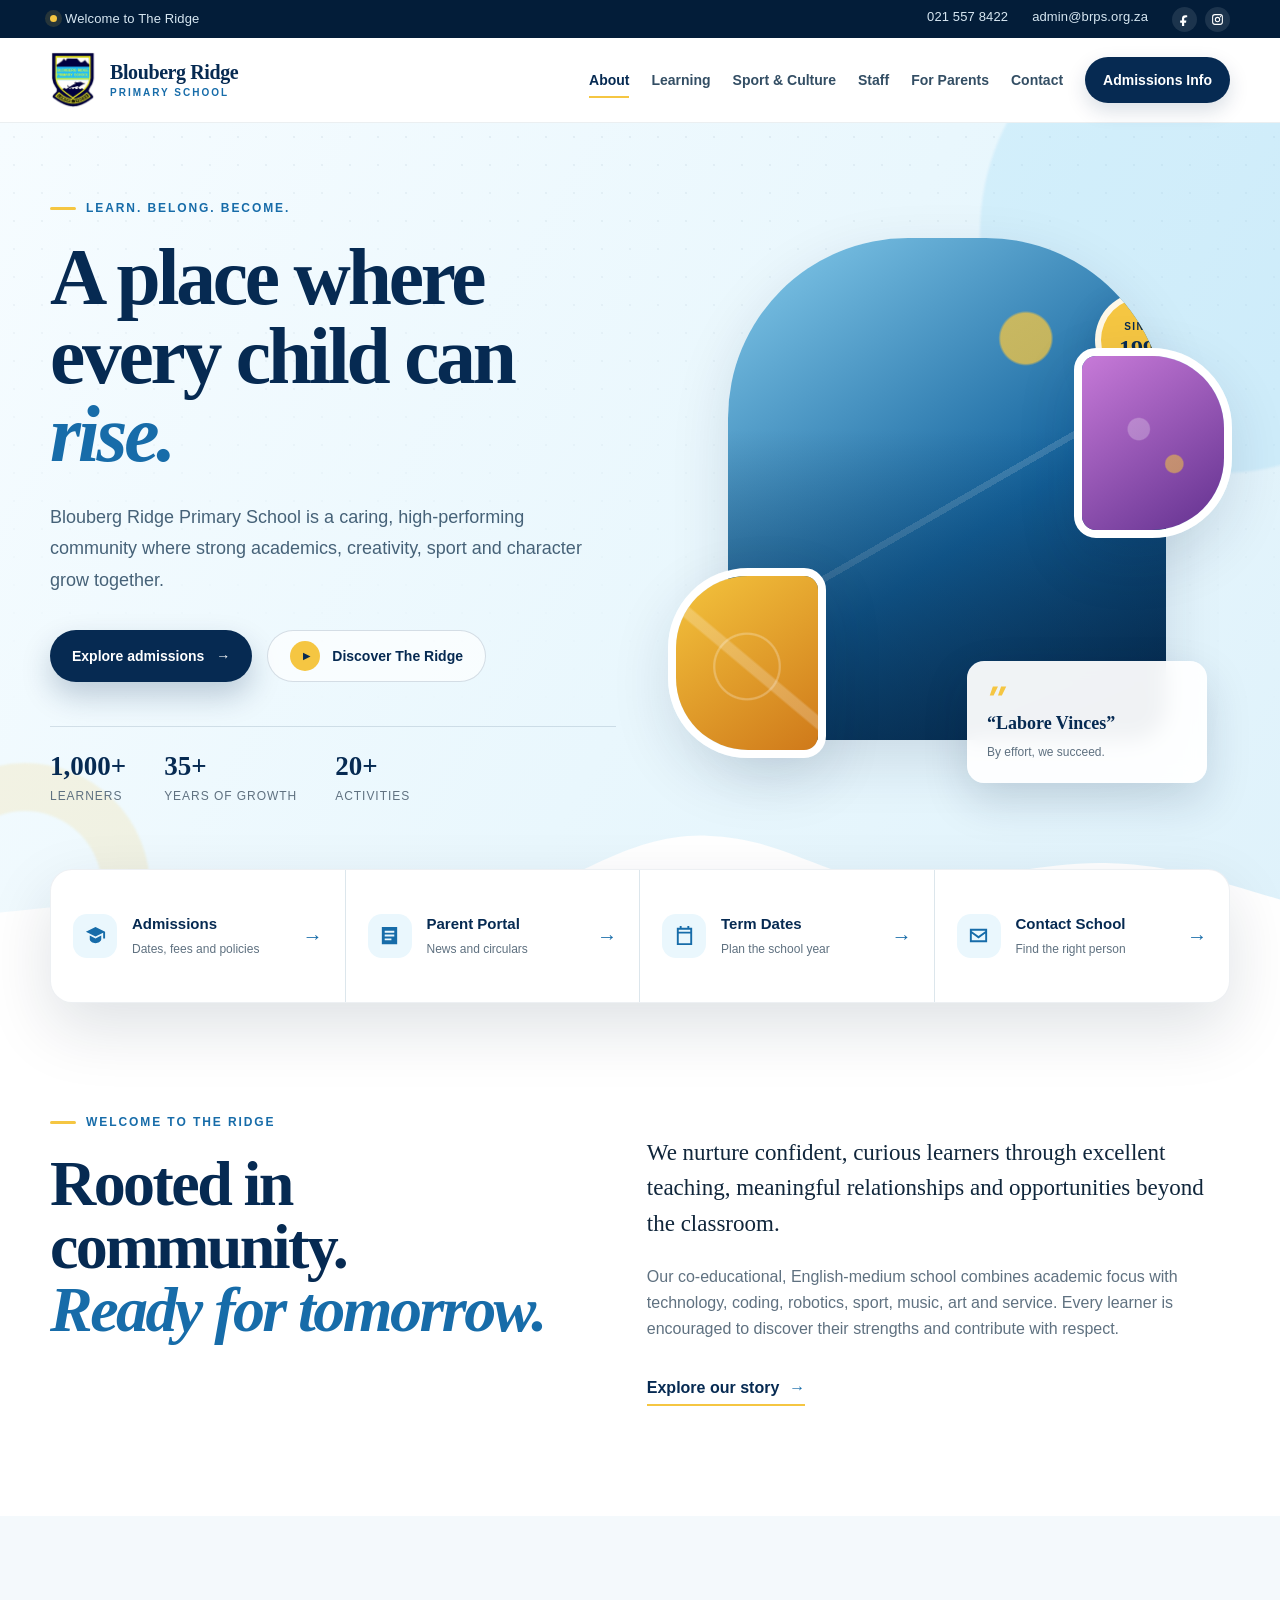
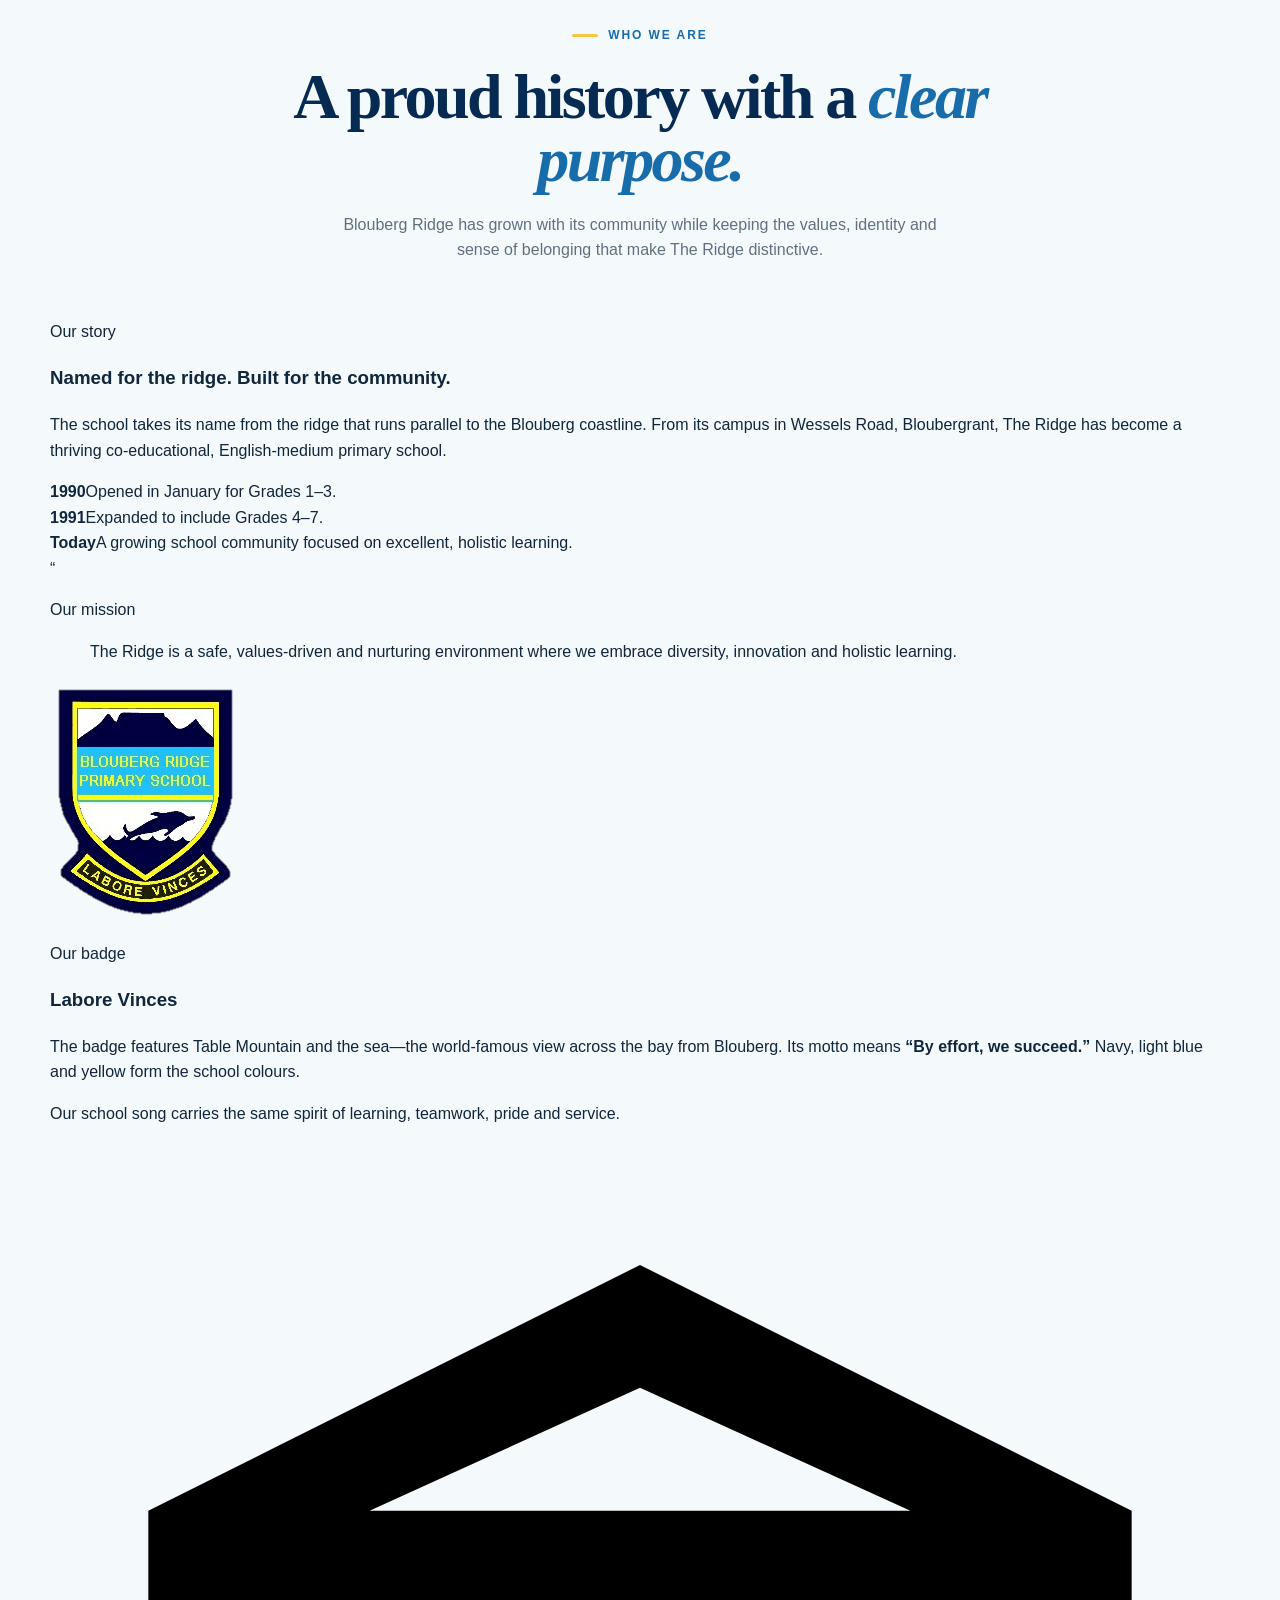
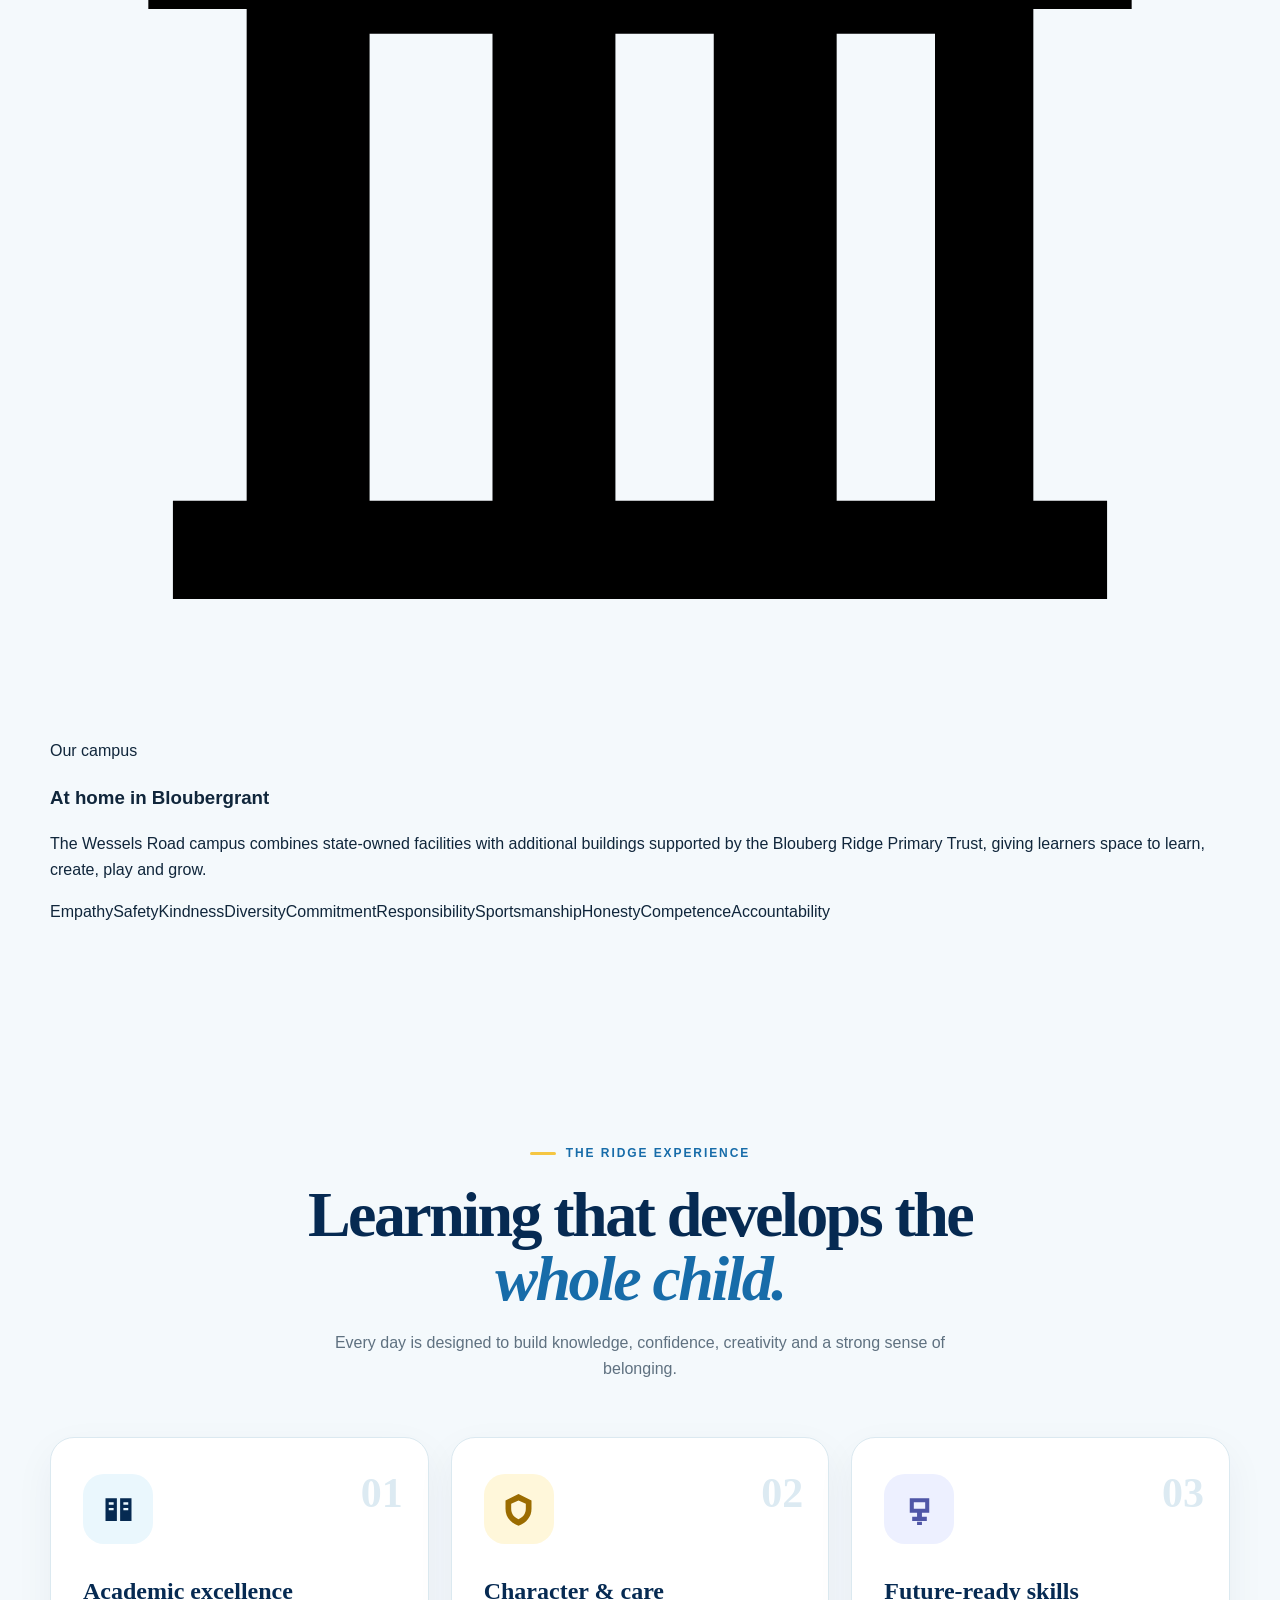
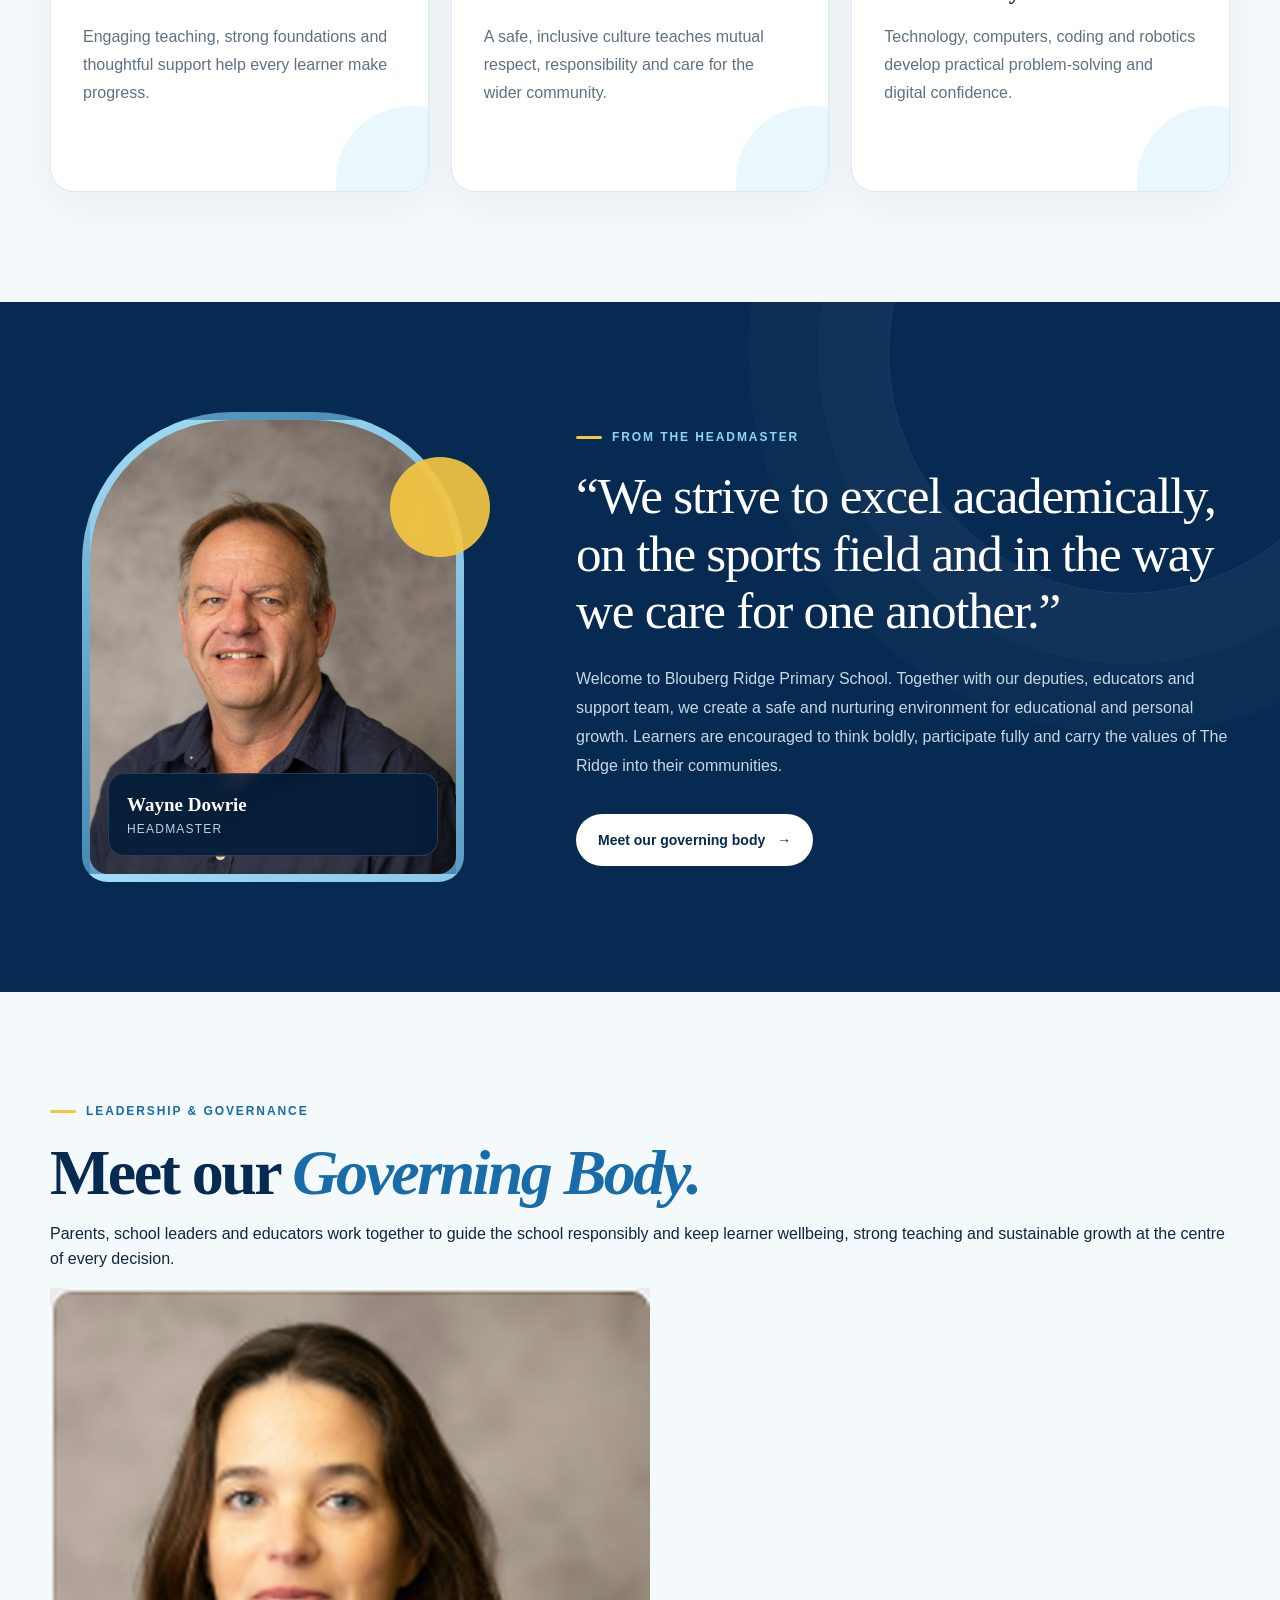
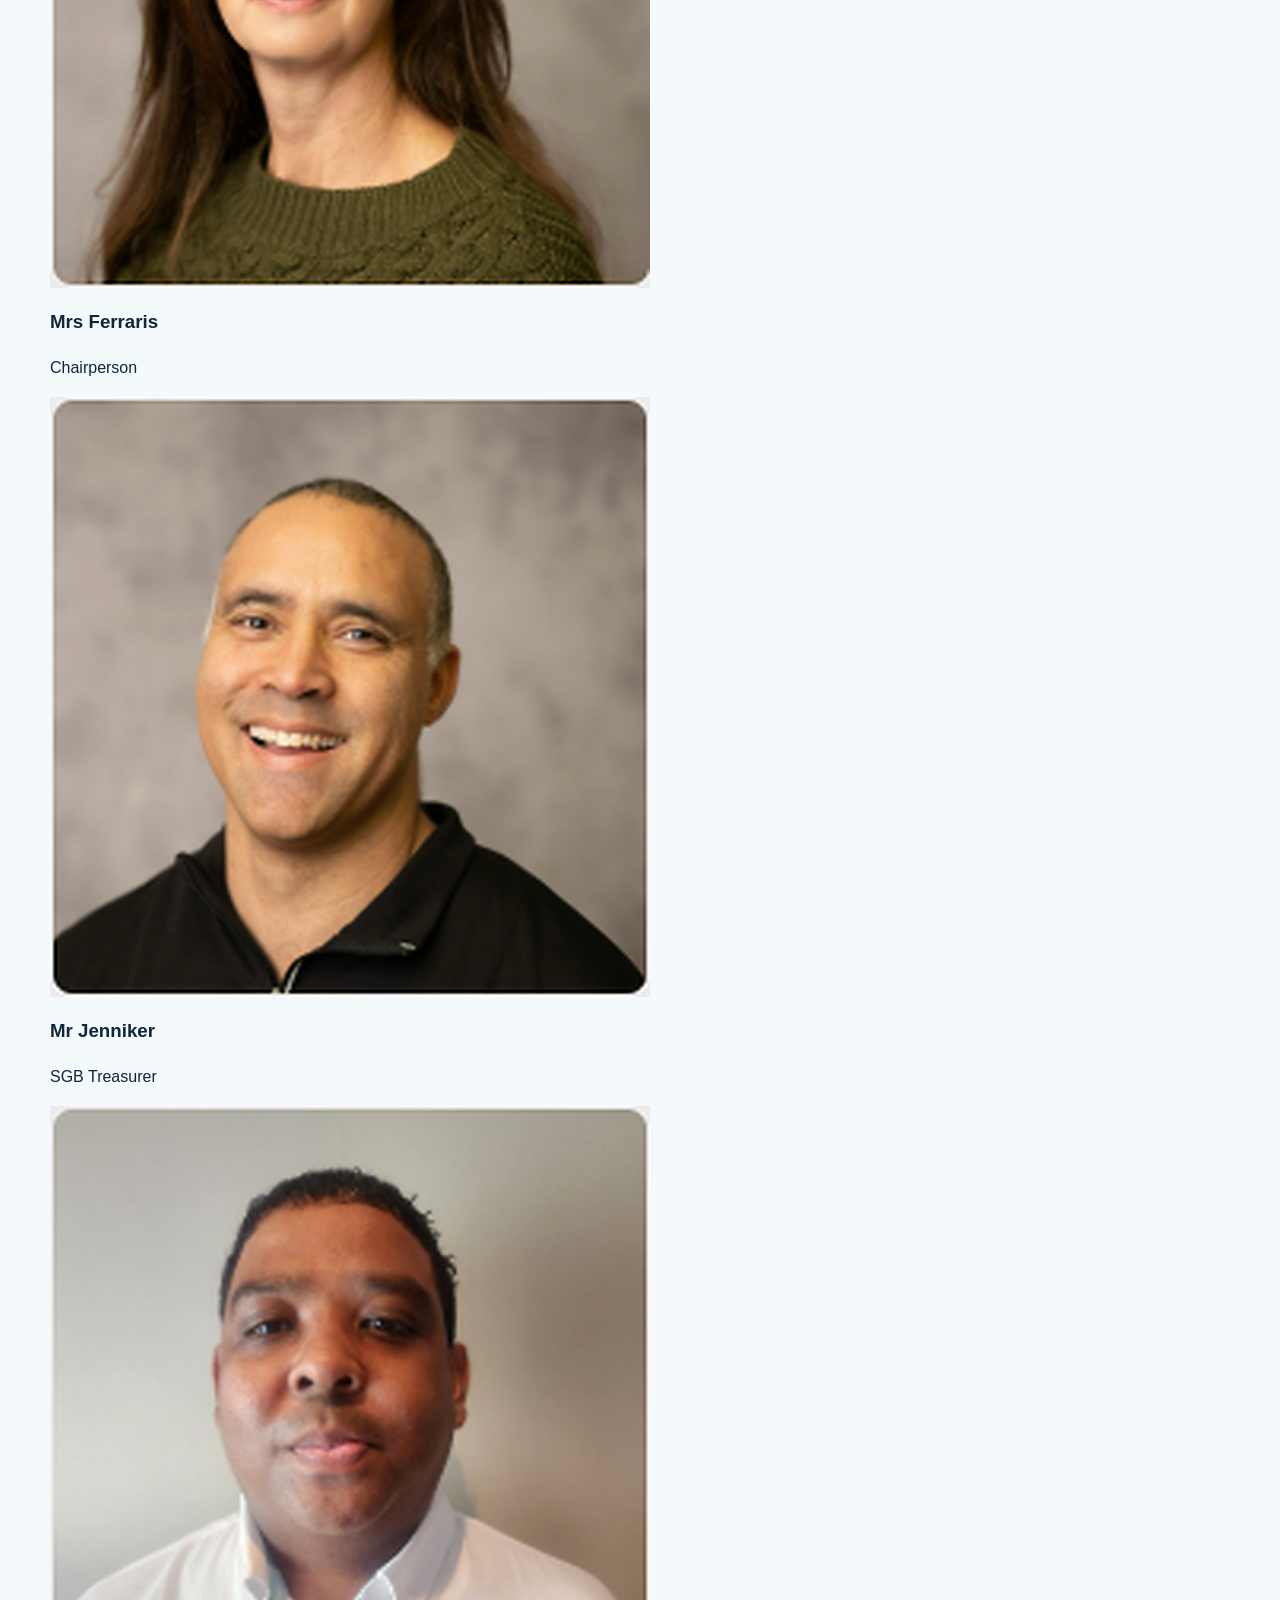
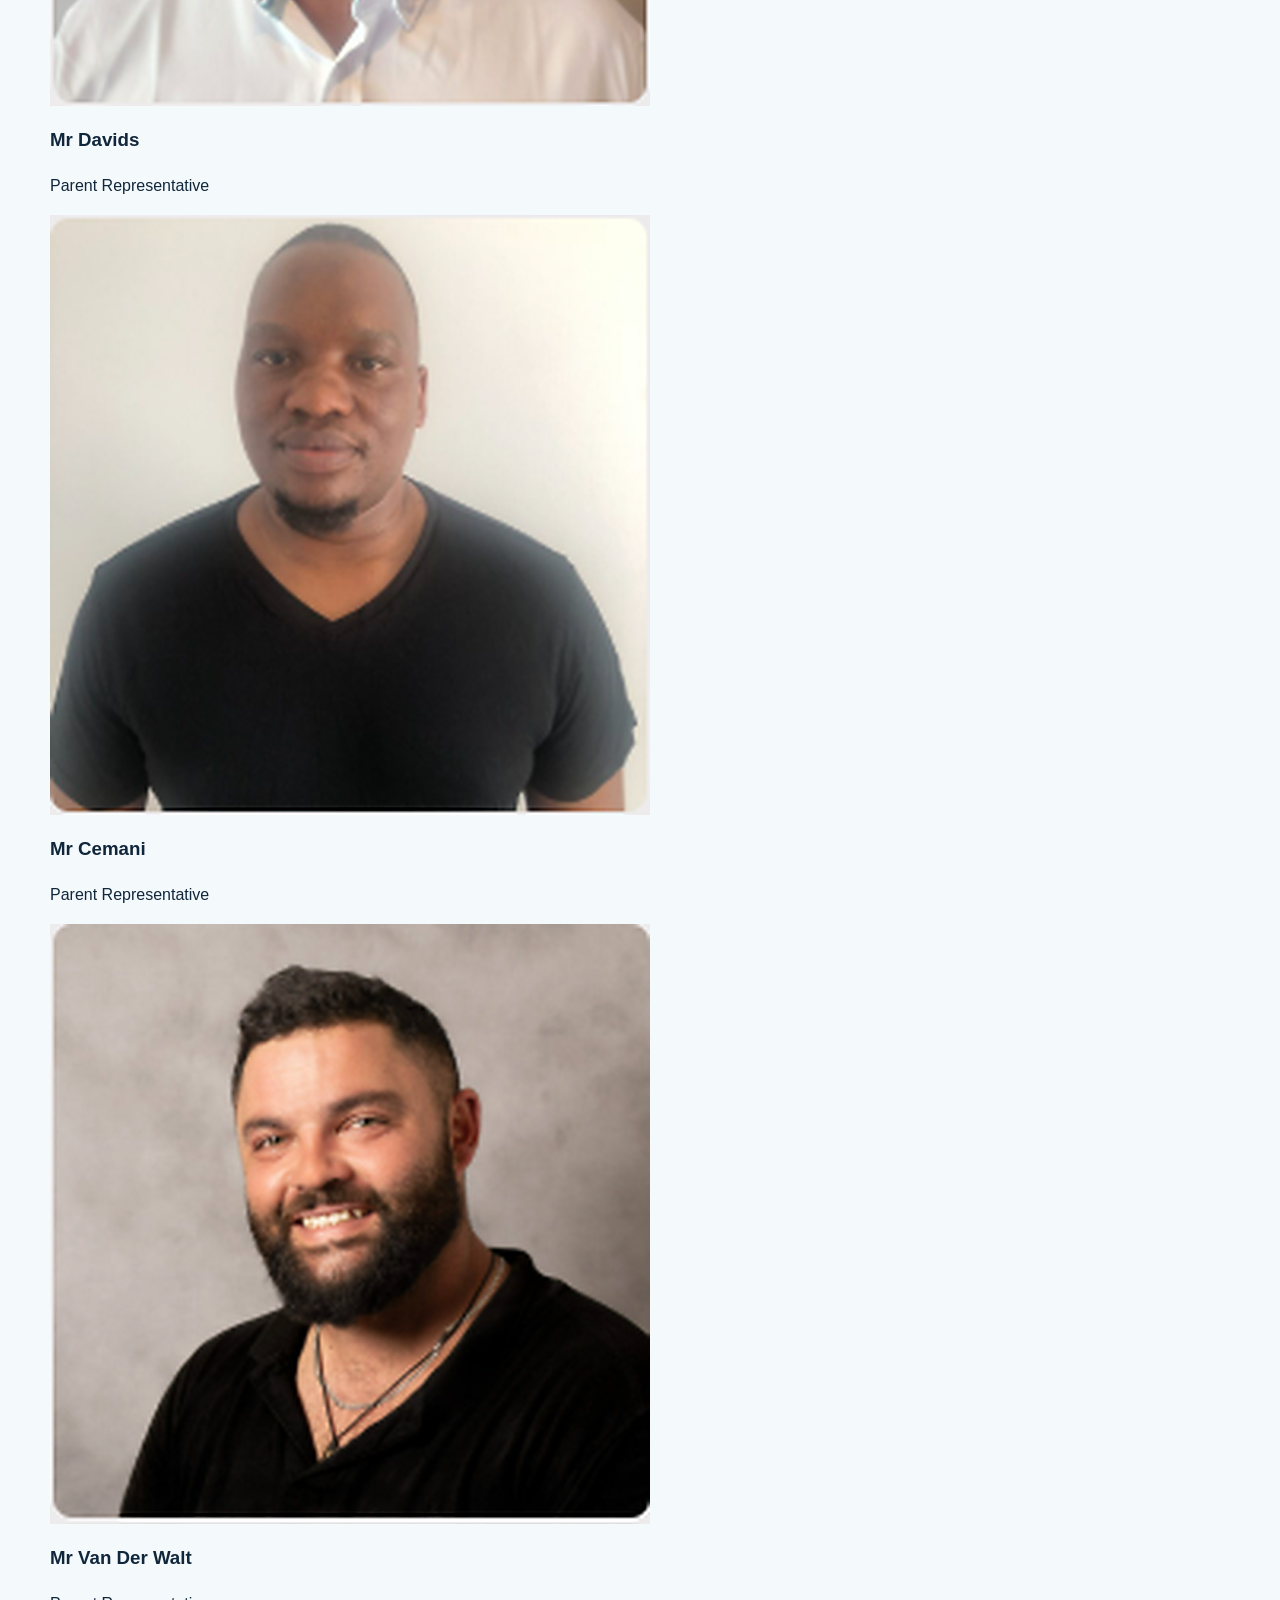
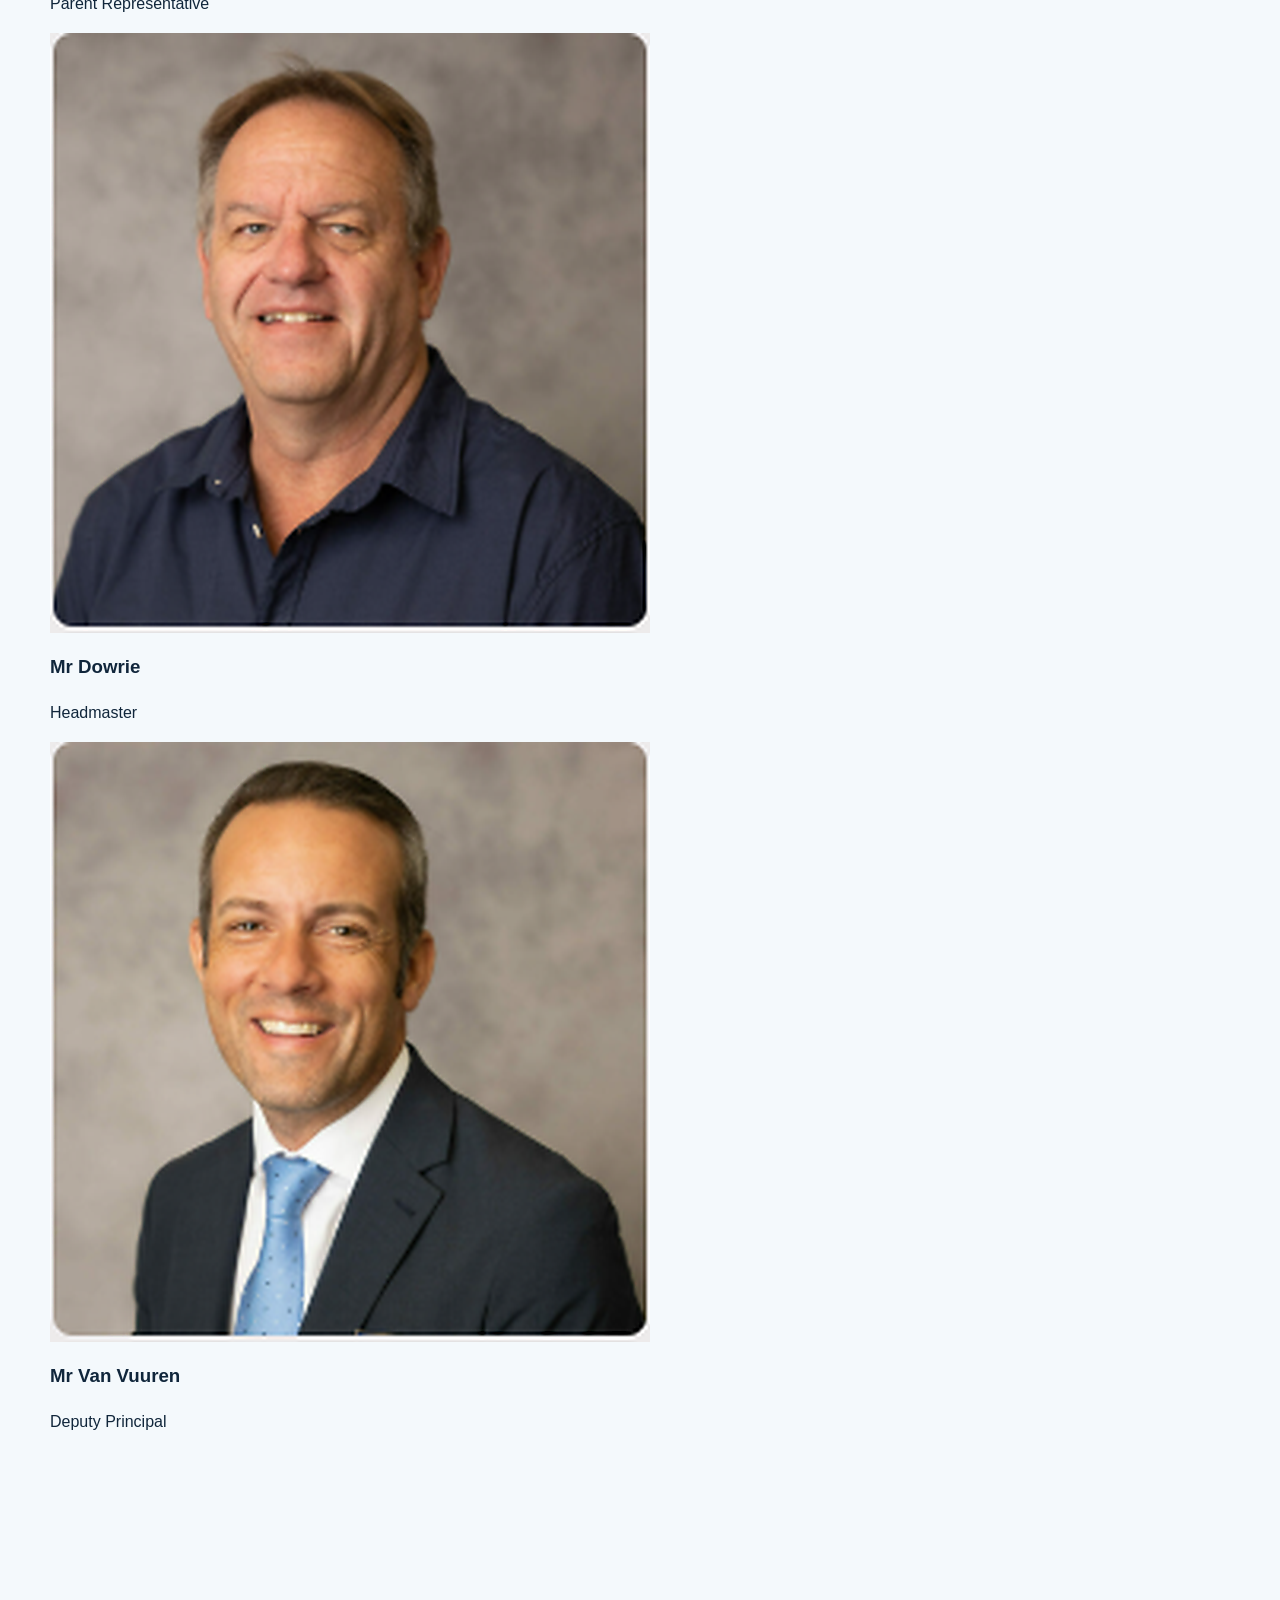
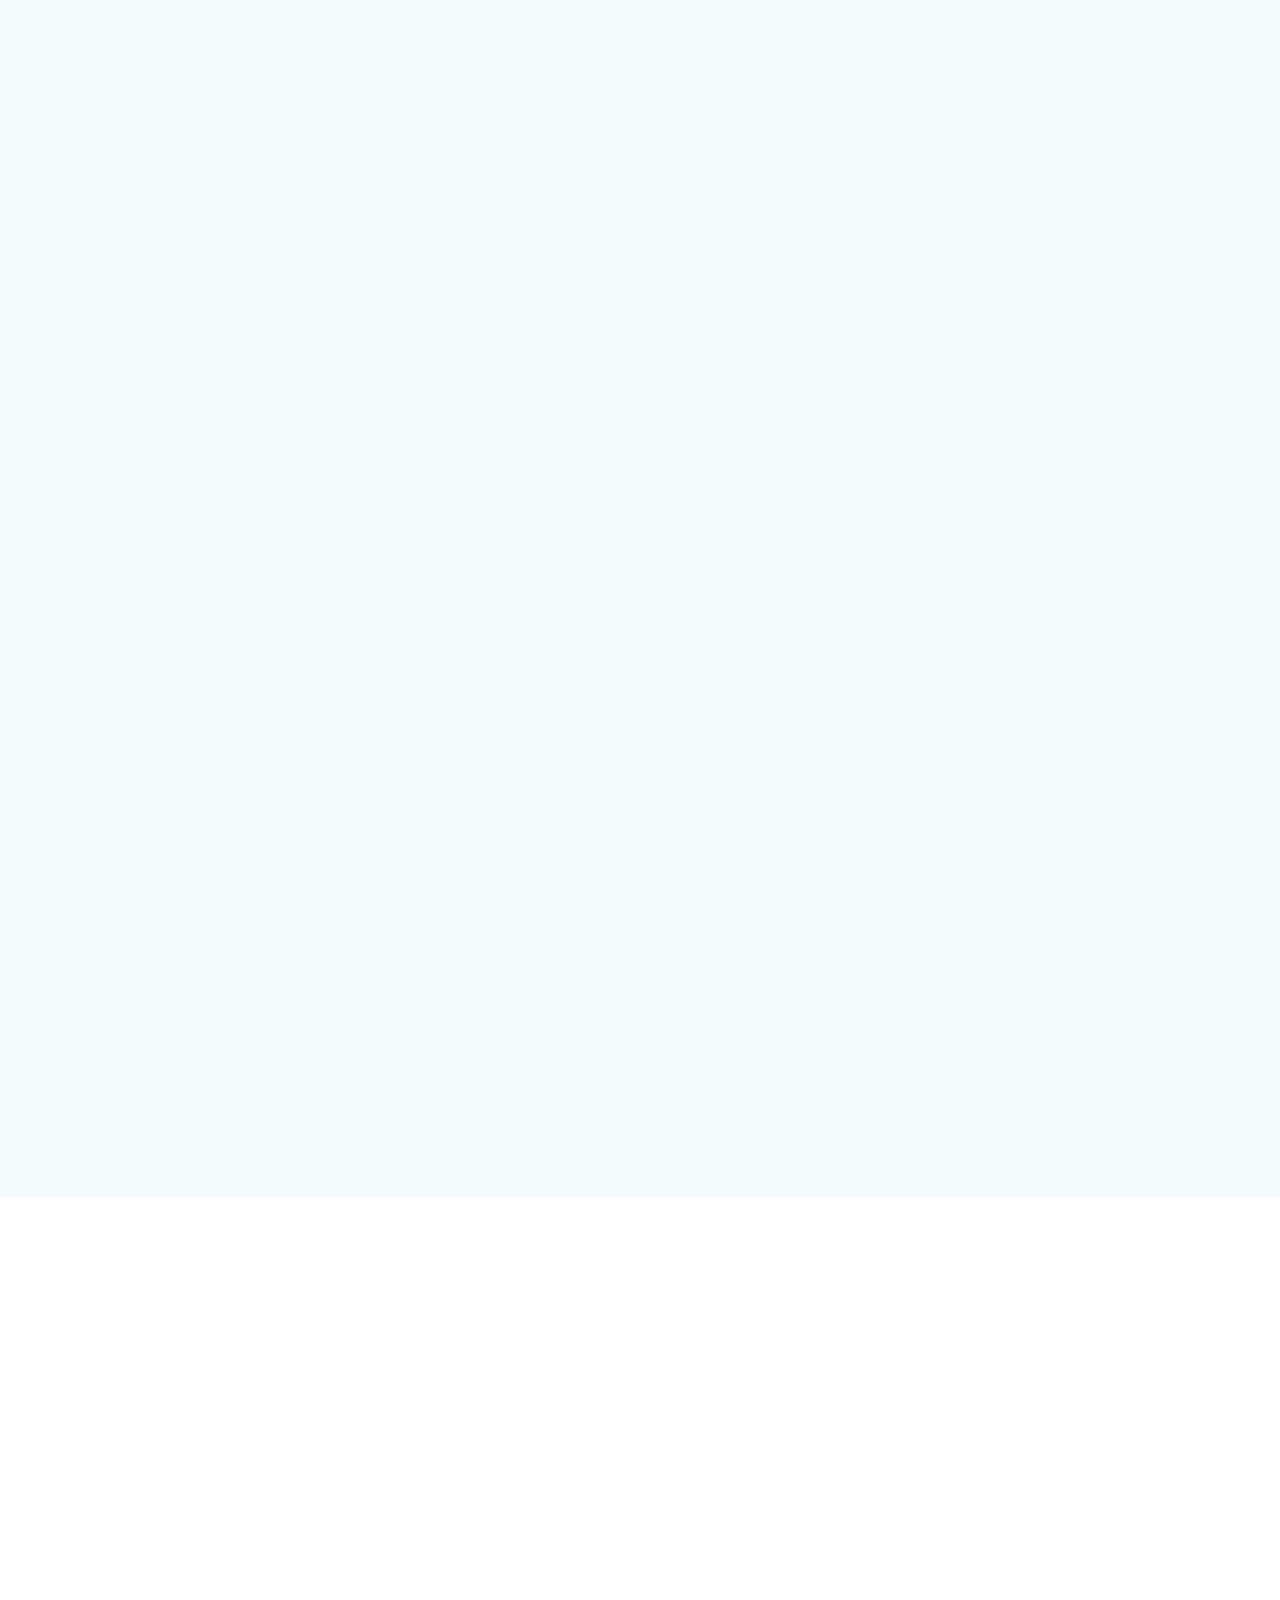
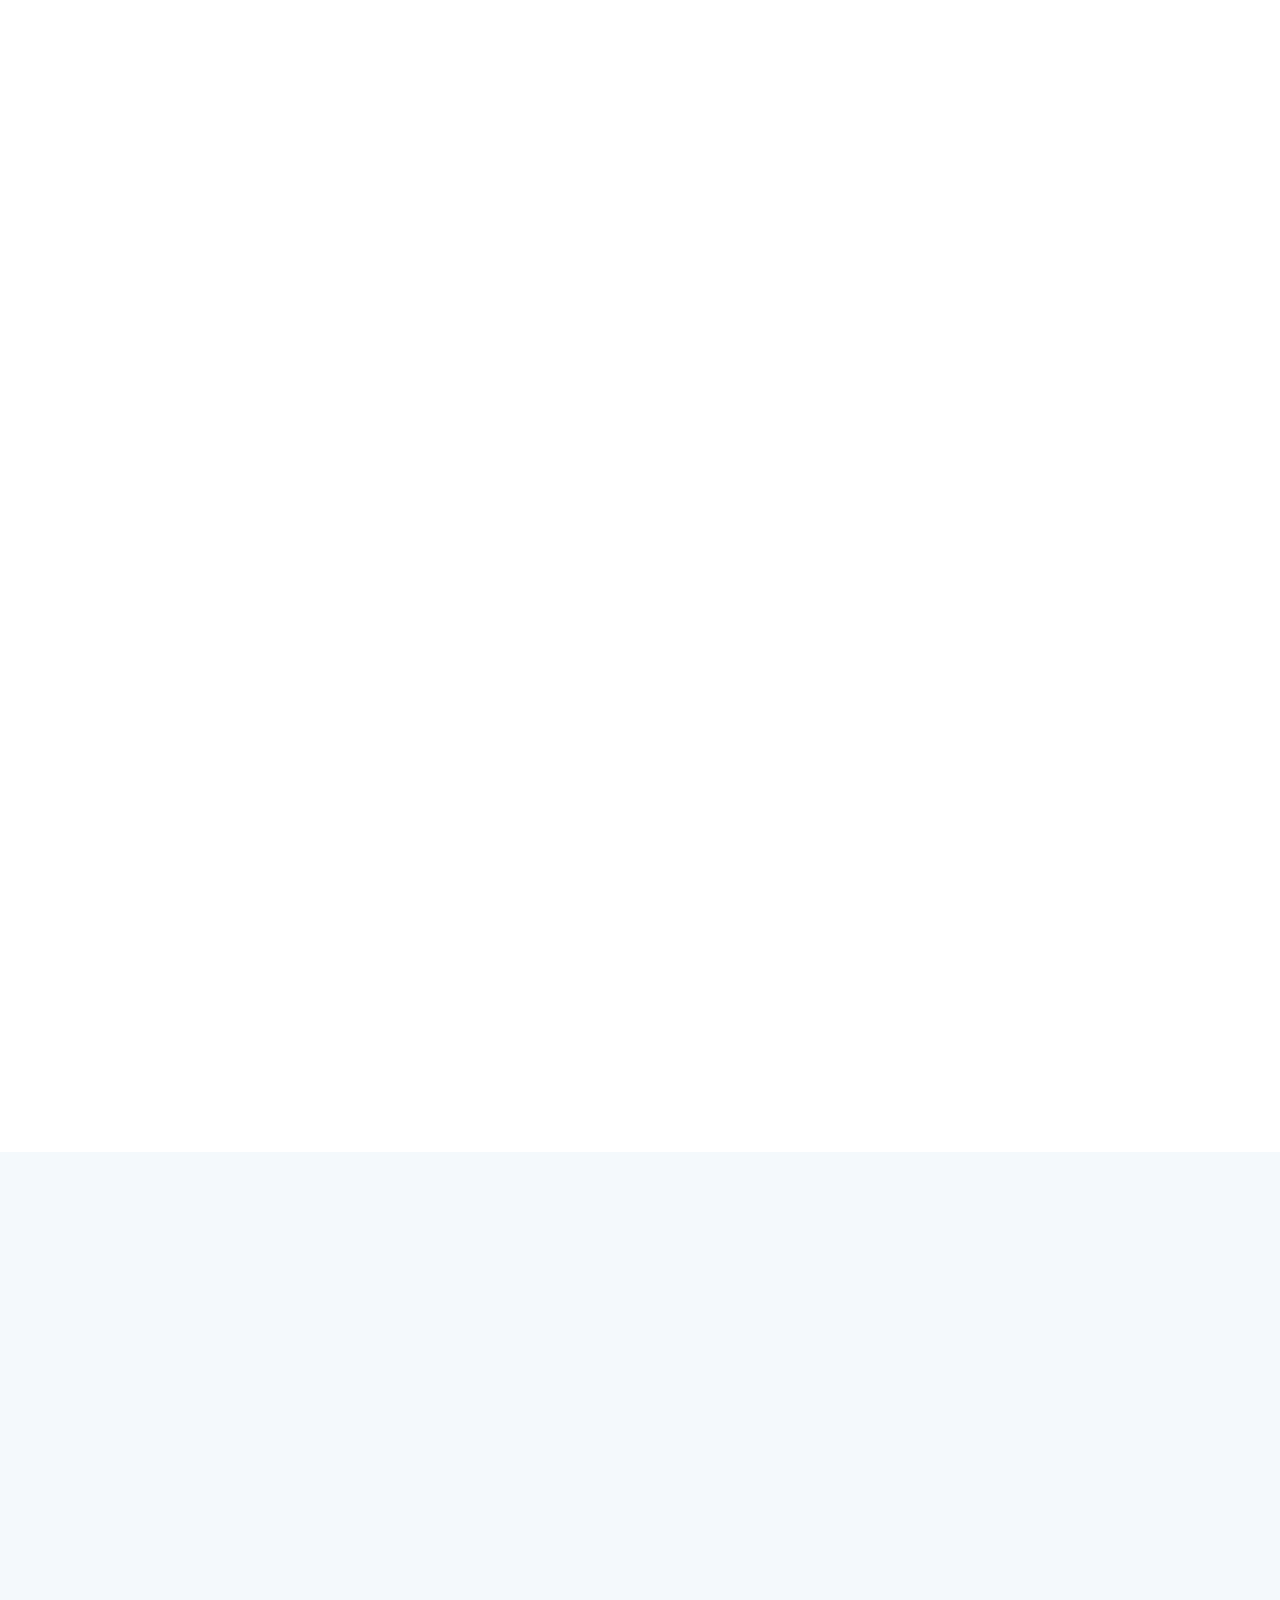
==== index.html @ 6272993c "Complete BRPS website redesign" ====
<!DOCTYPE html>

<html lang="en">
<head>
<meta charset="utf-8"/>
<meta content="width=device-width, initial-scale=1.0" name="viewport"/>
<meta content="Blouberg Ridge Primary School — a modern, inclusive school community in Bloubergrant, Cape Town." name="description"/>
<title>Blouberg Ridge Primary School — Redesign Concept</title>
<link href="assets/brps-badge.png" rel="icon" type="image/png"/>
<link href="styles.css" rel="stylesheet"/>
</head>
<body>
<a class="skip-link" href="#main">Skip to content</a>
<div class="topbar">
<div class="shell topbar__inner">
<p><span class="pulse"></span> Welcome to The Ridge</p>
<div class="topbar__links">
<a href="tel:+27215578422">021 557 8422</a>
<a href="mailto:admin@brps.org.za">admin@brps.org.za</a>
<span aria-label="School social media" class="topbar__socials">
<a aria-label="Blouberg Ridge Primary School on Facebook" class="social-icon social-icon--compact" href="https://www.facebook.com/BloubergRidgePrimarySchool" rel="noopener noreferrer" target="_blank" title="Facebook">
<svg aria-hidden="true" viewbox="0 0 24 24"><path d="M14 8h3V4.5c-.7-.1-2-.3-3.7-.3-3.6 0-6 2.2-6 6.2V14H4v4h3.3v6h4.1v-6h3.4l.6-4h-4v-3.2c0-1.2.3-2 2.6-2Z"></path></svg>
</a>
<a aria-label="Blouberg Ridge Primary School on Instagram" class="social-icon social-icon--compact" href="https://www.instagram.com/bloubergridgeprimaryschool/" rel="noopener noreferrer" target="_blank" title="Instagram">
<svg aria-hidden="true" viewbox="0 0 24 24"><path d="M7.2 2h9.6A5.2 5.2 0 0 1 22 7.2v9.6a5.2 5.2 0 0 1-5.2 5.2H7.2A5.2 5.2 0 0 1 2 16.8V7.2A5.2 5.2 0 0 1 7.2 2Zm0 2A3.2 3.2 0 0 0 4 7.2v9.6A3.2 3.2 0 0 0 7.2 20h9.6a3.2 3.2 0 0 0 3.2-3.2V7.2A3.2 3.2 0 0 0 16.8 4H7.2Zm10.3 1.5a1.2 1.2 0 1 1 0 2.4 1.2 1.2 0 0 1 0-2.4ZM12 7a5 5 0 1 1 0 10 5 5 0 0 1 0-10Zm0 2a3 3 0 1 0 0 6 3 3 0 0 0 0-6Z"></path></svg>
</a>
</span>
</div>
</div>
</div>
<header class="site-header" id="top">
<div class="shell nav-wrap">
<a aria-label="Blouberg Ridge Primary School home" class="brand" href="index.html">
<span class="brand__crest">
<img alt="Blouberg Ridge Primary School badge" src="assets/brps-badge.png"/>
</span>
<span class="brand__copy">
<strong>Blouberg Ridge</strong>
<small>Primary School</small>
</span>
</a>
<button aria-controls="primary-nav" aria-expanded="false" class="menu-toggle">
<span></span><span></span><span></span>
<span class="sr-only">Toggle navigation</span>
</button>
<nav aria-label="Primary navigation" class="primary-nav" id="primary-nav"><a aria-current="page" class="active" href="index.html#about">About</a><a href="learning.html">Learning</a><a href="sport-culture.html">Sport &amp; Culture</a><a href="staff.html">Staff</a><a href="parents.html">For Parents</a><a href="contact.html">Contact</a><a class="nav-cta" href="admissions.html">Admissions Info</a></nav>
</div>
</header>
<main id="main">
<section class="hero">
<div class="hero__shape hero__shape--one"></div>
<div class="hero__shape hero__shape--two"></div>
<div class="shell hero__grid">
<div class="hero__content reveal">
<p class="eyebrow"><span></span> Learn. Belong. Become.</p>
<h1>A place where every child can <em>rise.</em></h1>
<p class="hero__lead">Blouberg Ridge Primary School is a caring, high-performing community where strong academics, creativity, sport and character grow together.</p>
<div class="hero__actions">
<a class="button button--primary" href="#admissions">Explore admissions <span aria-hidden="true">→</span></a>
<a class="button button--ghost" href="#about"><span class="play">▶</span> Discover The Ridge</a>
</div>
<div aria-label="School highlights" class="hero__proof">
<div><strong>1,000+</strong><span>learners</span></div>
<div><strong>35+</strong><span>years of growth</span></div>
<div><strong>20+</strong><span>activities</span></div>
</div>
</div>
<div class="hero__visual reveal reveal--delay">
<div aria-label="Learners enjoying school life" class="photo photo--main" role="img">
<div class="photo__badge"><span>Since</span><strong>1990</strong></div>
</div>
<div aria-label="School sport" class="photo photo--small photo--sport" role="img"></div>
<div aria-label="Culture and creativity" class="photo photo--small photo--culture" role="img"></div>
<div class="hero__quote">
<svg aria-hidden="true" viewbox="0 0 24 24"><path d="M7.2 17H3l3.4-10H12L7.2 17Zm9 0H12l3.4-10H21l-4.8 10Z"></path></svg>
<p>“Labore Vinces”</p>
<span>By effort, we succeed.</span>
</div>
</div>
</div>
<div aria-hidden="true" class="mountain-line">
<svg preserveaspectratio="none" viewbox="0 0 1440 160">
<path d="M0 135c145-13 250-38 360-34 66 2 112 20 179 20 92 0 152-78 256-75 93 3 135 54 222 55 86 0 153-26 233-23 72 2 125 23 190 42v40H0v-25Z"></path>
</svg>
</div>
</section>
<section aria-label="Quick links" class="quick-links" id="parents">
<div class="shell quick-links__grid">
<a class="quick-card" href="#admissions">
<span class="quick-card__icon">
<svg viewbox="0 0 24 24"><path d="M12 3 2 8l10 5 8-4v6h2V8L12 3Zm-6 9v4c0 2 3 4 6 4s6-2 6-4v-4l-6 3-6-3Z"></path></svg>
</span>
<span><strong>Admissions</strong><small>Dates, fees and policies</small></span>
<b>→</b>
</a>
<a class="quick-card" href="https://d6.co.za" rel="noopener" target="_blank">
<span class="quick-card__icon">
<svg viewbox="0 0 24 24"><path d="M4 3h16v18H4V3Zm3 4v2h10V7H7Zm0 4v2h10v-2H7Zm0 4v2h7v-2H7Z"></path></svg>
</span>
<span><strong>Parent Portal</strong><small>News and circulars</small></span>
<b>→</b>
</a>
<a class="quick-card" href="https://www.westerncape.gov.za/education" rel="noopener" target="_blank">
<span class="quick-card__icon">
<svg viewbox="0 0 24 24"><path d="M7 2h2v2h6V2h2v2h3v18H4V4h3V2Zm11 8H6v10h12V10ZM6 6v2h12V6H6Z"></path></svg>
</span>
<span><strong>Term Dates</strong><small>Plan the school year</small></span>
<b>→</b>
</a>
<a class="quick-card" href="#contact">
<span class="quick-card__icon">
<svg viewbox="0 0 24 24"><path d="M3 5h18v14H3V5Zm2 2v.5l7 5 7-5V7H5Zm14 10V10l-7 5-7-5v7h14Z"></path></svg>
</span>
<span><strong>Contact School</strong><small>Find the right person</small></span>
<b>→</b>
</a>
</div>
</section>
<section class="intro section" id="about">
<div class="shell intro__grid">
<div class="section-heading reveal">
<p class="eyebrow eyebrow--dark"><span></span> Welcome to The Ridge</p>
<h2>Rooted in community.<br/><em>Ready for tomorrow.</em></h2>
</div>
<div class="intro__copy reveal reveal--delay">
<p class="intro__lead">We nurture confident, curious learners through excellent teaching, meaningful relationships and opportunities beyond the classroom.</p>
<p>Our co-educational, English-medium school combines academic focus with technology, coding, robotics, sport, music, art and service. Every learner is encouraged to discover their strengths and contribute with respect.</p>
<a class="text-link" href="#our-story">Explore our story <span>→</span></a>
</div>
</div>
</section>
<section class="heritage section section--soft" id="our-story">
<div class="shell">
<div class="section-heading section-heading--center reveal">
<p class="eyebrow eyebrow--dark"><span></span> Who we are</p>
<h2>A proud history with a <em>clear purpose.</em></h2>
<p>Blouberg Ridge has grown with its community while keeping the values, identity and sense of belonging that make The Ridge distinctive.</p>
</div>
<div class="heritage__grid">
<article class="heritage-card heritage-card--story reveal">
<p class="card-kicker">Our story</p>
<h3>Named for the ridge. Built for the community.</h3>
<p>The school takes its name from the ridge that runs parallel to the Blouberg coastline. From its campus in Wessels Road, Bloubergrant, The Ridge has become a thriving co-educational, English-medium primary school.</p>
<div aria-label="School history timeline" class="heritage-timeline">
<div><strong>1990</strong><span>Opened in January for Grades 1–3.</span></div>
<div><strong>1991</strong><span>Expanded to include Grades 4–7.</span></div>
<div><strong>Today</strong><span>A growing school community focused on excellent, holistic learning.</span></div>
</div>
</article>
<article class="heritage-card heritage-card--mission reveal reveal--delay-sm">
<div aria-hidden="true" class="mission-mark">“</div>
<p class="card-kicker">Our mission</p>
<blockquote>The Ridge is a safe, values-driven and nurturing environment where we embrace diversity, innovation and holistic learning.</blockquote>
</article>
<article class="heritage-card heritage-card--badge reveal reveal--delay-sm">
<div class="badge-feature">
<img alt="Blouberg Ridge Primary School badge" src="assets/brps-badge.png"/>
</div>
<div>
<p class="card-kicker">Our badge</p>
<h3>Labore Vinces</h3>
<p>The badge features Table Mountain and the sea—the world-famous view across the bay from Blouberg. Its motto means <strong>“By effort, we succeed.”</strong> Navy, light blue and yellow form the school colours.</p>
<p class="school-spirit">Our school song carries the same spirit of learning, teamwork, pride and service.</p>
</div>
</article>
<article class="heritage-card heritage-card--campus reveal reveal--delay-md">
<div aria-hidden="true" class="campus-icon">
<svg viewbox="0 0 48 48"><path d="M24 5 4 15v4h4v20H5v4h38v-4h-3V19h4v-4L24 5Zm0 5 11 5H13l11-5ZM13 20h5v19h-5V20Zm10 0h4v19h-4V20Zm9 0h4v19h-4V20Z"></path></svg>
</div>
<div>
<p class="card-kicker">Our campus</p>
<h3>At home in Bloubergrant</h3>
<p>The Wessels Road campus combines state-owned facilities with additional buildings supported by the Blouberg Ridge Primary Trust, giving learners space to learn, create, play and grow.</p>
</div>
</article>
</div>
<div aria-label="School values" class="school-values reveal">
<span>Empathy</span><span>Safety</span><span>Kindness</span><span>Diversity</span><span>Commitment</span><span>Responsibility</span><span>Sportsmanship</span><span>Honesty</span><span>Competence</span><span>Accountability</span>
</div>
</div>
</section>
<section class="values section section--soft" id="learning">
<div class="shell">
<div class="section-heading section-heading--center reveal">
<p class="eyebrow eyebrow--dark"><span></span> The Ridge experience</p>
<h2>Learning that develops the <em>whole child.</em></h2>
<p>Every day is designed to build knowledge, confidence, creativity and a strong sense of belonging.</p>
</div>
<div class="values__grid">
<article class="value-card reveal">
<div class="value-card__number">01</div>
<div class="value-card__icon">
<svg viewbox="0 0 48 48"><path d="M8 10h14v28H8V10Zm18 0h14v28H26V10ZM12 15v3h6v-3h-6Zm0 7v3h6v-3h-6Zm18-7v3h6v-3h-6Zm0 7v3h6v-3h-6Z"></path></svg>
</div>
<h3>Academic excellence</h3>
<p>Engaging teaching, strong foundations and thoughtful support help every learner make progress.</p>
</article>
<article class="value-card reveal reveal--delay-sm">
<div class="value-card__number">02</div>
<div class="value-card__icon">
<svg viewbox="0 0 48 48"><path d="M24 5 8 13v10c0 10 6 17 16 21 10-4 16-11 16-21V13L24 5Zm0 8 9 4v6c0 6-3 10-9 13-6-3-9-7-9-13v-6l9-4Z"></path></svg>
</div>
<h3>Character &amp; care</h3>
<p>A safe, inclusive culture teaches mutual respect, responsibility and care for the wider community.</p>
</article>
<article class="value-card reveal reveal--delay-md">
<div class="value-card__number">03</div>
<div class="value-card__icon">
<svg viewbox="0 0 48 48"><path d="M12 10h24v18H27v5h6v5H15v-5h6v-5h-9V10Zm5 5v8h14v-8H17Zm4 24h6v4h-6v-4Z"></path></svg>
</div>
<h3>Future-ready skills</h3>
<p>Technology, computers, coding and robotics develop practical problem-solving and digital confidence.</p>
</article>
</div>
</div>
</section>
<section class="headmaster section">
<div class="shell headmaster__grid">
<div class="headmaster__portrait reveal">
<div class="portrait-card">
<div class="portrait-card__figure">
<img alt="Wayne Dowrie, Headmaster of Blouberg Ridge Primary School" src="teachers/pic 1.png"/>
</div>
<div class="portrait-card__caption"><strong>Wayne Dowrie</strong><span>Headmaster</span></div>
</div>
<div class="portrait-accent"></div>
</div>
<div class="headmaster__copy reveal reveal--delay">
<p class="eyebrow eyebrow--light"><span></span> From the Headmaster</p>
<blockquote>“We strive to excel academically, on the sports field and in the way we care for one another.”</blockquote>
<p>Welcome to Blouberg Ridge Primary School. Together with our deputies, educators and support team, we create a safe and nurturing environment for educational and personal growth. Learners are encouraged to think boldly, participate fully and carry the values of The Ridge into their communities.</p>
<a class="button button--white" href="#governing-body">Meet our governing body <span>→</span></a>
</div>
</div>
</section>
<section class="governing section section--soft" id="governing-body">
<div class="shell">
<div class="governing__header">
<div class="section-heading reveal">
<p class="eyebrow eyebrow--dark"><span></span> Leadership &amp; governance</p>
<h2>Meet our <em>Governing Body.</em></h2>
</div>
<p class="governing__intro reveal reveal--delay">Parents, school leaders and educators work together to guide the school responsibly and keep learner wellbeing, strong teaching and sustainable growth at the centre of every decision.</p>
</div>
<div class="governors-grid">
<article class="governor-card reveal">
<div class="governor-card__photo"><img alt="Mrs Ferraris, Chairperson" loading="lazy" src="teachers/governing-body/mrs-ferraris.png"/></div>
<div class="governor-card__body"><h3>Mrs Ferraris</h3><p>Chairperson</p></div>
</article>
<article class="governor-card reveal reveal--delay-sm">
<div class="governor-card__photo"><img alt="Mr Jenniker, SGB Treasurer" loading="lazy" src="teachers/governing-body/mr-jenniker.png"/></div>
<div class="governor-card__body"><h3>Mr Jenniker</h3><p>SGB Treasurer</p></div>
</article>
<article class="governor-card reveal reveal--delay-md">
<div class="governor-card__photo"><img alt="Mr Davids, Parent Representative" loading="lazy" src="teachers/governing-body/mr-davids.png"/></div>
<div class="governor-card__body"><h3>Mr Davids</h3><p>Parent Representative</p></div>
</article>
<article class="governor-card reveal">
<div class="governor-card__photo"><img alt="Mr Cemani, Parent Representative" loading="lazy" src="teachers/governing-body/mr-cemani.png"/></div>
<div class="governor-card__body"><h3>Mr Cemani</h3><p>Parent Representative</p></div>
</article>
<article class="governor-card reveal">
<div class="governor-card__photo"><img alt="Mr Van Der Walt, Parent Representative" loading="lazy" src="teachers/governing-body/mr-van-der-walt.png"/></div>
<div class="governor-card__body"><h3>Mr Van Der Walt</h3><p>Parent Representative</p></div>
</article>
<article class="governor-card reveal reveal--delay-sm">
<div class="governor-card__photo"><img alt="Mr Dowrie, Headmaster" loading="lazy" src="teachers/governing-body/mr-dowrie.png"/></div>
<div class="governor-card__body"><h3>Mr Dowrie</h3><p>Headmaster</p></div>
</article>
<article class="governor-card reveal reveal--delay-md">
<div class="governor-card__photo"><img alt="Mr Van Vuuren, Deputy Principal" loading="lazy" src="teachers/governing-body/mr-van-vuuren.png"/></div>
<div class="governor-card__body"><h3>Mr Van Vuuren</h3><p>Deputy Principal</p></div>
</article>
<article class="governor-card reveal">
<div class="governor-card__photo"><img alt="Mrs Scholtz, Deputy Principal" loading="lazy" src="teachers/governing-body/mrs-scholtz.png"/></div>
<div class="governor-card__body"><h3>Mrs Scholtz</h3><p>Deputy Principal</p></div>
</article>
<article class="governor-card reveal">
<div class="governor-card__photo"><img alt="Mrs Prinsloo, Educator Representative" loading="lazy" src="teachers/governing-body/mrs-prinsloo.png"/></div>
<div class="governor-card__body"><h3>Mrs Prinsloo</h3><p>Educator Representative</p></div>
</article>
<article class="governor-card reveal reveal--delay-sm">
<div class="governor-card__photo"><img alt="Mr Van Der Merwe, Educator Representative" loading="lazy" src="teachers/governing-body/mr-van-der-merwe.png"/></div>
<div class="governor-card__body"><h3>Mr Van Der Merwe</h3><p>Educator Representative</p></div>
</article>
<article class="governor-card reveal reveal--delay-md">
<div class="governor-card__photo"><img alt="Mrs Naude, Secretary" loading="lazy" src="teachers/governing-body/mrs-naude.png"/></div>
<div class="governor-card__body"><h3>Mrs Naude</h3><p>Secretary</p></div>
</article>
</div>
</div>
</section>
<section class="school-life section" id="school-life">
<div class="shell">
<div class="section-heading reveal">
<p class="eyebrow eyebrow--dark"><span></span> Beyond the classroom</p>
<h2>There is more than one way to <em>shine.</em></h2>
</div>
<div class="life-grid">
<a class="life-card life-card--large reveal" href="#">
<div class="life-card__visual life-card__visual--sport">
<span class="life-card__tag">Sport</span>
<svg aria-hidden="true" viewbox="0 0 180 180"><circle cx="90" cy="90" r="64"></circle><path d="m90 31 24 17-9 29H75l-9-29 24-17Zm-49 48 24-2 11 28-20 16-15-42Zm98 0-15 42-20-16 11-28 24 2Zm-83 42 24 11v24c-18-4-31-16-38-32l14-3Zm68 0 14 3c-7 16-20 28-38 32v-24l24-11Z"></path></svg>
</div>
<div class="life-card__body"><h3>Move with purpose</h3><p>From athletics and rugby to hockey, netball, cricket, soccer and more.</p><span>Explore sport →</span></div>
</a>
<a class="life-card reveal reveal--delay-sm" href="#">
<div class="life-card__visual life-card__visual--culture">
<span class="life-card__tag">Culture</span>
<svg aria-hidden="true" viewbox="0 0 180 180"><path d="M44 39h56v77c0 18-12 31-29 31-14 0-25-9-25-22s11-23 25-23c7 0 12 2 17 6V53H44V39Zm66 21h27v56c0 16-10 27-25 27-12 0-22-8-22-20s10-20 22-20c5 0 9 1 13 4V73h-15V60Z"></path></svg>
</div>
<div class="life-card__body"><h3>Create and perform</h3><p>Choir, drama, art, marimba, music and clubs for every creative voice.</p><span>Explore culture →</span></div>
</a>
<a class="life-card reveal reveal--delay-md" href="#">
<div class="life-card__visual life-card__visual--robotics">
<span class="life-card__tag">Innovation</span>
<svg aria-hidden="true" viewbox="0 0 180 180"><path d="M80 29h20v21h-20V29Zm-35 35h90v77H45V64Zm15 17v43h60V81H60Zm12 10h12v12H72V91Zm24 0h12v12H96V91Zm-23 22h34v7H73v-7ZM29 82h12v39H29V82Zm110 0h12v39h-12V82Z"></path></svg>
</div>
<div class="life-card__body"><h3>Build the future</h3><p>Coding, computers and robotics turn curiosity into real-world skills.</p><span>Explore innovation →</span></div>
</a>
</div>
</div>
</section>
<section class="admissions section" id="admissions">
<div class="shell admissions__box reveal">
<div class="admissions__content">
<p class="eyebrow eyebrow--light"><span></span> Admissions</p>
<h2>Start your journey at <em>The Ridge.</em></h2>
<p>Find application dates, the WCED application link, school fees, the admission policy and code of conduct in one clear place.</p>
<div class="admissions__actions">
<a class="button button--yellow" href="https://www.brps.org.za/admissions-2/" rel="noopener" target="_blank">View admissions information <span>→</span></a>
<a class="admissions__phone" href="tel:+27215578422"><small>Admissions office</small><strong>021 557 8422</strong></a>
</div>
</div>
<div aria-label="Admissions steps" class="admissions__steps">
<div><span>1</span><p><strong>Check dates</strong><small>Review the WCED timeline.</small></p></div>
<div><span>2</span><p><strong>Prepare documents</strong><small>Gather the required information.</small></p></div>
<div><span>3</span><p><strong>Apply online</strong><small>Complete the WCED application.</small></p></div>
</div>
</div>
</section>
<section class="news section section--soft">
<div class="shell">
<div class="news__header">
<div class="section-heading reveal">
<p class="eyebrow eyebrow--dark"><span></span> News &amp; notices</p>
<h2>What’s happening at <em>The Ridge.</em></h2>
</div>
<a class="text-link reveal" href="https://www.facebook.com/BloubergRidgePrimarySchool" rel="noopener noreferrer" target="_blank">Follow school updates <span>→</span></a>
</div>
<div class="news__grid">
<article class="news-card reveal">
<div class="news-card__image news-card__image--one"><span>School life</span></div>
<div class="news-card__body"><time datetime="2026-07-18">18 July 2026</time><h3>A strong start to the new term</h3><p>Key dates, reminders and highlights for learners and parents.</p><a href="#">Read update →</a></div>
</article>
<article class="news-card reveal reveal--delay-sm">
<div class="news-card__image news-card__image--two"><span>Sport</span></div>
<div class="news-card__body"><time datetime="2026-07-12">12 July 2026</time><h3>Winter sport fixtures and results</h3><p>Keep up with the latest teams, fixtures and achievements.</p><a href="#">Read update →</a></div>
</article>
<article class="news-card reveal reveal--delay-md">
<div class="news-card__image news-card__image--three"><span>Culture</span></div>
<div class="news-card__body"><time datetime="2026-07-05">5 July 2026</time><h3>Celebrating creativity at The Ridge</h3><p>A look at performances, art and cultural activities this term.</p><a href="#">Read update →</a></div>
</article>
</div>
</div>
</section>
</main>
<footer class="site-footer" id="contact">
<div class="shell footer__top">
<div class="footer__brand">
<a class="brand brand--footer" href="#top">
<span class="brand__crest">
<img alt="Blouberg Ridge Primary School badge" src="assets/brps-badge.png"/>
</span>
<span class="brand__copy"><strong>Blouberg Ridge</strong><small>Primary School</small></span>
</a>
<p>A caring, inclusive school community helping every learner rise.</p>
<div aria-label="Follow Blouberg Ridge Primary School" class="footer-socials">
<a aria-label="Facebook" class="social-icon" href="https://www.facebook.com/BloubergRidgePrimarySchool" rel="noopener noreferrer" target="_blank" title="Facebook">
<svg aria-hidden="true" viewbox="0 0 24 24"><path d="M14 8h3V4.5c-.7-.1-2-.3-3.7-.3-3.6 0-6 2.2-6 6.2V14H4v4h3.3v6h4.1v-6h3.4l.6-4h-4v-3.2c0-1.2.3-2 2.6-2Z"></path></svg>
</a>
<a aria-label="Instagram" class="social-icon" href="https://www.instagram.com/bloubergridgeprimaryschool/" rel="noopener noreferrer" target="_blank" title="Instagram">
<svg aria-hidden="true" viewbox="0 0 24 24"><path d="M7.2 2h9.6A5.2 5.2 0 0 1 22 7.2v9.6a5.2 5.2 0 0 1-5.2 5.2H7.2A5.2 5.2 0 0 1 2 16.8V7.2A5.2 5.2 0 0 1 7.2 2Zm0 2A3.2 3.2 0 0 0 4 7.2v9.6A3.2 3.2 0 0 0 7.2 20h9.6a3.2 3.2 0 0 0 3.2-3.2V7.2A3.2 3.2 0 0 0 16.8 4H7.2Zm10.3 1.5a1.2 1.2 0 1 1 0 2.4 1.2 1.2 0 0 1 0-2.4ZM12 7a5 5 0 1 1 0 10 5 5 0 0 1 0-10Zm0 2a3 3 0 1 0 0 6 3 3 0 0 0 0-6Z"></path></svg>
</a>
</div>
</div>
<div class="footer__col"><h3>Explore</h3><a href="index.html#about">About us</a><a href="learning.html">Learning</a><a href="sport-culture.html">Sport &amp; culture</a><a href="staff.html">Staff</a><a href="parents.html">For parents</a><a href="admissions.html">Admissions</a></div>
<div class="footer__col"><h3>For parents</h3><a href="https://karripay.com" rel="noopener" target="_blank">Karri</a><a href="https://d6.co.za" rel="noopener" target="_blank">D6 Communicator</a><a href="https://www.classdojo.com" rel="noopener" target="_blank">ClassDojo</a><a href="https://www.westerncape.gov.za/education" rel="noopener" target="_blank">WCED term dates</a></div>
<div class="footer__col footer__contact"><h3>Contact</h3><p>Wessels Road, Bloubergrant<br/>Cape Town, South Africa</p><a href="tel:+27215578422">021 557 8422</a><a href="mailto:admin@brps.org.za">admin@brps.org.za</a></div>
</div>
<div class="shell footer__bottom"><p>© 2026 Blouberg Ridge Primary School. Redesign concept.</p><div><a href="#">Privacy</a><a href="#">Terms</a></div></div>
</footer>
<script src="script.js"></script>
</body>
</html>
---- styles.css ----
:root {
  --navy: #062a52;
  --navy-deep: #031d39;
  --blue: #176ca9;
  --sky: #8dd5f7;
  --sky-pale: #eaf7fd;
  --yellow: #f5c642;
  --cream: #fffdf7;
  --ink: #10263b;
  --muted: #5f7180;
  --line: #dce6ec;
  --white: #ffffff;
  --shadow: 0 20px 60px rgba(2, 35, 67, .12);
  --radius: 24px;
  --shell: min(1180px, calc(100% - 40px));
}

* { box-sizing: border-box; }
html { scroll-behavior: smooth; }
body { margin: 0; color: var(--ink); background: var(--white); font-family: "Inter", "Lato", Arial, sans-serif; line-height: 1.6; -webkit-font-smoothing: antialiased; }
a { color: inherit; text-decoration: none; }
img, svg { display: block; max-width: 100%; }
button, input { font: inherit; }
.shell { width: var(--shell); margin-inline: auto; }
.sr-only { position: absolute; width: 1px; height: 1px; overflow: hidden; clip: rect(0,0,0,0); white-space: nowrap; }
.skip-link { position: fixed; top: 8px; left: 8px; padding: 10px 14px; background: var(--yellow); color: var(--navy); transform: translateY(-140%); z-index: 999; border-radius: 8px; font-weight: 800; }
.skip-link:focus { transform: none; }

.topbar { background: var(--navy-deep); color: #d7e7f2; font-size: 13px; letter-spacing: .01em; }
.topbar__inner { min-height: 38px; display: flex; align-items: center; justify-content: space-between; gap: 24px; }
.topbar p { margin: 0; display: flex; align-items: center; gap: 8px; }
.pulse { width: 7px; height: 7px; border-radius: 50%; background: var(--yellow); box-shadow: 0 0 0 5px rgba(245,198,66,.14); }
.topbar__links { display: flex; gap: 24px; }
.topbar a:hover { color: var(--white); }

.topbar__socials, .footer-socials { display: inline-flex; align-items: center; gap: 8px; }
.social-icon { width: 38px; height: 38px; display: inline-grid; place-items: center; border-radius: 50%; background: rgba(255,255,255,.09); color: var(--white); transition: transform .2s ease, background .2s ease; }
.social-icon svg { width: 18px; height: 18px; fill: currentColor; }
.social-icon:hover { transform: translateY(-2px); background: var(--blue); }
.social-icon--compact { width: 25px; height: 25px; background: rgba(255,255,255,.1); }
.social-icon--compact svg { width: 13px; height: 13px; }
.footer-socials { margin-top: 20px; }

.site-header { position: sticky; top: 0; z-index: 80; background: rgba(255,255,255,.94); backdrop-filter: blur(14px); border-bottom: 1px solid rgba(7, 50, 84, .08); }
.nav-wrap { position: relative; min-height: 84px; display: flex; align-items: center; justify-content: space-between; gap: 40px; }
.brand { display: inline-flex; align-items: center; gap: 12px; flex: 0 0 auto; }
.brand__crest { width: 48px; color: var(--navy); }
.brand__copy { display: flex; flex-direction: column; line-height: 1.02; }
.brand__copy strong { color: var(--navy); font-family: Georgia, "Times New Roman", serif; font-size: 20px; letter-spacing: -.02em; }
.brand__copy small { margin-top: 5px; color: var(--blue); font-size: 10px; text-transform: uppercase; letter-spacing: .2em; font-weight: 800; }
.primary-nav { display: flex; align-items: center; gap: 22px; font-size: 14px; font-weight: 700; }
.primary-nav > a:not(.nav-cta) { position: relative; padding: 30px 0; color: #334e64; }
.primary-nav > a:not(.nav-cta)::after { content: ""; position: absolute; left: 0; right: 100%; bottom: 23px; height: 2px; background: var(--yellow); transition: right .25s ease; }
.primary-nav > a:hover::after, .primary-nav > a.active::after { right: 0; }
.primary-nav > a:hover, .primary-nav > a.active { color: var(--navy); }
.nav-cta { padding: 12px 18px; border-radius: 999px; background: var(--navy); color: var(--white); box-shadow: 0 8px 20px rgba(6,42,82,.15); }
.nav-cta:hover, .nav-cta.active { transform: translateY(-2px); background: var(--blue); }
.menu-toggle { display: none; border: 0; padding: 8px; background: transparent; }
.menu-toggle span:not(.sr-only) { display: block; width: 26px; height: 2px; margin: 5px; background: var(--navy); transition: .25s; }

.hero { position: relative; overflow: hidden; background: linear-gradient(120deg, #f6fcff 0%, #e9f7fd 55%, #dff2fb 100%); min-height: 740px; display: grid; align-items: center; }
.hero::before { content: ""; position: absolute; inset: 0; background-image: radial-gradient(rgba(6,42,82,.055) 1px, transparent 1px); background-size: 28px 28px; mask-image: linear-gradient(to bottom, #000 0%, transparent 75%); }
.hero__shape { position: absolute; border-radius: 50%; filter: blur(1px); }
.hero__shape--one { width: 480px; height: 480px; background: rgba(141,213,247,.24); right: -180px; top: -130px; }
.hero__shape--two { width: 250px; height: 250px; border: 48px solid rgba(245,198,66,.14); left: -100px; bottom: -80px; }
.hero__grid { position: relative; z-index: 2; display: grid; grid-template-columns: 1.02fr .98fr; gap: 70px; align-items: center; padding: 76px 0 126px; }
.eyebrow { margin: 0 0 20px; display: flex; align-items: center; gap: 10px; color: var(--blue); text-transform: uppercase; letter-spacing: .16em; font-size: 12px; font-weight: 900; }
.eyebrow span { width: 26px; height: 3px; background: var(--yellow); border-radius: 99px; }
.hero h1, .section-heading h2, .admissions h2 { margin: 0; color: var(--navy); font-family: Georgia, "Times New Roman", serif; letter-spacing: -.04em; line-height: .99; }
.hero h1 { max-width: 650px; font-size: clamp(54px, 6.2vw, 82px); }
.hero h1 em, .section-heading h2 em, .admissions h2 em { color: var(--blue); font-weight: inherit; }
.hero__lead { max-width: 620px; margin: 28px 0 0; color: #466278; font-size: 18px; line-height: 1.75; }
.hero__actions { display: flex; align-items: center; gap: 15px; margin-top: 34px; flex-wrap: wrap; }
.button { min-height: 52px; display: inline-flex; align-items: center; justify-content: center; gap: 12px; padding: 0 22px; border-radius: 999px; font-size: 14px; font-weight: 800; transition: transform .2s ease, box-shadow .2s ease, background .2s ease; }
.button:hover { transform: translateY(-3px); }
.button--primary { background: var(--navy); color: var(--white); box-shadow: 0 14px 30px rgba(6,42,82,.22); }
.button--primary:hover { background: var(--blue); box-shadow: 0 17px 35px rgba(23,108,169,.25); }
.button--ghost { border: 1px solid rgba(6,42,82,.15); background: rgba(255,255,255,.66); color: var(--navy); }
.play { width: 30px; height: 30px; border-radius: 50%; display: grid; place-items: center; background: var(--yellow); font-size: 9px; padding-left: 2px; }
.hero__proof { margin-top: 44px; padding-top: 26px; border-top: 1px solid rgba(6,42,82,.13); display: flex; gap: 38px; }
.hero__proof div { display: flex; flex-direction: column; }
.hero__proof strong { color: var(--navy); font-family: Georgia, serif; font-size: 27px; line-height: 1; }
.hero__proof span { margin-top: 7px; color: var(--muted); font-size: 12px; text-transform: uppercase; letter-spacing: .08em; }

.hero__visual { min-height: 530px; position: relative; }
.photo { position: absolute; overflow: hidden; box-shadow: var(--shadow); background-position: center; background-size: cover; isolation: isolate; }
.photo::before { content: ""; position: absolute; inset: 0; z-index: -1; background: linear-gradient(145deg, #5aabd4, #0a4678 70%); }
.photo::after { content: ""; position: absolute; inset: 0; background: linear-gradient(to top, rgba(3,29,57,.34), transparent 56%), repeating-linear-gradient(135deg, transparent 0 24px, rgba(255,255,255,.055) 24px 25px); }
.photo--main { inset: 0 64px 28px 42px; border-radius: 180px 180px 34px 34px; background-image: url('https://www.brps.org.za/wp-content/uploads/2023/09/DSC3767WEB-e1700041843620.jpg'); }
.photo--main::before { background: linear-gradient(145deg, #86ccec 0%, #14639d 58%, #052b51 100%); }
.photo--main::after { background: linear-gradient(to top, rgba(3,29,57,.55), transparent 62%), radial-gradient(circle at 68% 20%, rgba(245,198,66,.75) 0 5%, transparent 5.5%), linear-gradient(150deg, transparent 0 52%, rgba(255,255,255,.15) 52% 53%, transparent 53%); }
.photo__badge { position: absolute; z-index: 3; top: 54px; right: -25px; width: 96px; height: 96px; border-radius: 50%; background: var(--yellow); color: var(--navy); display: grid; place-content: center; text-align: center; box-shadow: 0 16px 34px rgba(6,42,82,.22); border: 6px solid rgba(255,255,255,.88); }
.photo__badge span { font-size: 10px; text-transform: uppercase; letter-spacing: .14em; font-weight: 800; }
.photo__badge strong { font-family: Georgia, serif; font-size: 24px; line-height: 1.1; }
.photo--small { width: 158px; height: 190px; border: 8px solid var(--white); }
.photo--sport { left: -18px; bottom: 10px; border-radius: 80px 22px 22px 80px; background-image: url('https://www.brps.org.za/wp-content/uploads/2023/09/rugbyWEB-2-Copy.jpg'); }
.photo--sport::before { background: linear-gradient(145deg, #f4c43d, #cf791a); }
.photo--sport::after { background: radial-gradient(circle at 50% 52%, transparent 0 27%, rgba(255,255,255,.25) 28% 29%, transparent 30%), linear-gradient(40deg, transparent 47%, rgba(255,255,255,.22) 48% 52%, transparent 53%); }
.photo--culture { right: -2px; top: 110px; border-radius: 22px 80px 80px 22px; background-image: url('https://www.brps.org.za/wp-content/uploads/2023/11/DSC3700-copy-scaled-e1700042125342.jpg'); }
.photo--culture::before { background: linear-gradient(145deg, #c77ad8, #62318f); }
.photo--culture::after { background: radial-gradient(circle at 40% 42%, rgba(255,255,255,.25) 0 8%, transparent 9%), radial-gradient(circle at 65% 62%, rgba(245,198,66,.55) 0 6%, transparent 7%); }
.hero__quote { position: absolute; right: 23px; bottom: -15px; width: 240px; padding: 19px 20px; border-radius: 17px; background: rgba(255,255,255,.94); box-shadow: 0 18px 45px rgba(2,35,67,.15); backdrop-filter: blur(10px); }
.hero__quote svg { width: 22px; fill: var(--yellow); margin-bottom: 7px; }
.hero__quote p { margin: 0; color: var(--navy); font-family: Georgia, serif; font-size: 18px; font-weight: 700; }
.hero__quote span { color: var(--muted); font-size: 12px; }
.mountain-line { position: absolute; z-index: 1; left: 0; right: 0; bottom: -1px; height: 138px; color: var(--white); }
.mountain-line svg { width: 100%; height: 100%; fill: currentColor; }

.quick-links { position: relative; z-index: 5; margin-top: -64px; }
.quick-links__grid { display: grid; grid-template-columns: repeat(4, 1fr); background: var(--white); border-radius: 22px; box-shadow: 0 25px 65px rgba(3,29,57,.13); border: 1px solid rgba(6,42,82,.07); overflow: hidden; }
.quick-card { min-height: 132px; padding: 24px 22px; display: grid; grid-template-columns: auto 1fr auto; align-items: center; gap: 15px; border-right: 1px solid var(--line); transition: background .2s, transform .2s; }
.quick-card:last-child { border-right: 0; }
.quick-card:hover { background: var(--sky-pale); transform: translateY(-4px); }
.quick-card__icon { width: 44px; height: 44px; border-radius: 14px; display: grid; place-items: center; background: var(--sky-pale); color: var(--blue); }
.quick-card__icon svg { width: 23px; fill: currentColor; }
.quick-card > span:nth-child(2) { display: flex; flex-direction: column; }
.quick-card strong { color: var(--navy); font-size: 15px; }
.quick-card small { color: var(--muted); font-size: 12px; margin-top: 4px; }
.quick-card b { color: var(--blue); font-size: 20px; }

.section { padding: 110px 0; }
.section--soft { background: #f4f9fc; }
.intro__grid { display: grid; grid-template-columns: .92fr 1.08fr; gap: 100px; align-items: start; }
.section-heading h2 { font-size: clamp(42px, 5vw, 64px); }
.eyebrow--dark { color: var(--blue); }
.intro__copy { padding-top: 22px; }
.intro__copy p { color: var(--muted); font-size: 16px; }
.intro__copy .intro__lead { margin-top: 0; color: var(--ink); font-size: 23px; line-height: 1.55; font-family: Georgia, serif; }
.text-link { display: inline-flex; align-items: center; gap: 10px; margin-top: 18px; color: var(--navy); font-weight: 800; border-bottom: 2px solid var(--yellow); padding-bottom: 3px; }
.text-link span { color: var(--blue); transition: transform .2s; }
.text-link:hover span { transform: translateX(5px); }

.section-heading--center { max-width: 720px; margin: 0 auto 56px; text-align: center; }
.section-heading--center .eyebrow { justify-content: center; }
.section-heading--center > p:last-child { max-width: 620px; margin: 20px auto 0; color: var(--muted); }
.values__grid { display: grid; grid-template-columns: repeat(3, 1fr); gap: 22px; }
.value-card { position: relative; min-height: 355px; padding: 36px 32px 31px; border: 1px solid #dbe9f0; border-radius: var(--radius); background: var(--white); box-shadow: 0 14px 40px rgba(6,42,82,.05); overflow: hidden; transition: transform .25s, box-shadow .25s; }
.value-card:hover { transform: translateY(-8px); box-shadow: var(--shadow); }
.value-card::after { content: ""; position: absolute; width: 150px; height: 150px; border-radius: 50%; right: -58px; bottom: -65px; background: var(--sky-pale); }
.value-card__number { position: absolute; right: 25px; top: 22px; color: #dceaf2; font-family: Georgia, serif; font-size: 42px; font-weight: 700; }
.value-card__icon { width: 70px; height: 70px; border-radius: 21px; display: grid; place-items: center; color: var(--navy); background: var(--sky-pale); }
.value-card:nth-child(2) .value-card__icon { background: #fff7da; color: #9b6c00; }
.value-card:nth-child(3) .value-card__icon { background: #edf0ff; color: #4f56a7; }
.value-card__icon svg { width: 39px; fill: currentColor; }
.value-card h3 { margin: 28px 0 12px; color: var(--navy); font-family: Georgia, serif; font-size: 24px; }
.value-card p { margin: 0; color: var(--muted); line-height: 1.75; }

.headmaster { background: var(--navy); color: var(--white); position: relative; overflow: hidden; }
.headmaster::before { content: ""; position: absolute; width: 480px; height: 480px; border: 1px solid rgba(255,255,255,.09); border-radius: 50%; right: -90px; top: -190px; box-shadow: 0 0 0 70px rgba(255,255,255,.025), 0 0 0 140px rgba(255,255,255,.018); }
.headmaster__grid { position: relative; z-index: 2; display: grid; grid-template-columns: .8fr 1.2fr; gap: 90px; align-items: center; }
.headmaster__portrait { position: relative; min-height: 470px; }
.portrait-card { position: absolute; inset: 0 22px 0 32px; border-radius: 150px 150px 26px 26px; overflow: hidden; background: linear-gradient(160deg, #96d9f5, #367eac); border: 8px solid rgba(255,255,255,.09); }
.portrait-card__figure { height: 100%; display: grid; place-items: end center; overflow: hidden; }
.portrait-card__figure svg { width: 90%; fill: rgba(255,255,255,.76); }
.portrait-card__caption { position: absolute; left: 18px; right: 18px; bottom: 18px; padding: 16px 18px; display: flex; flex-direction: column; background: rgba(3,29,57,.88); border: 1px solid rgba(255,255,255,.14); border-radius: 16px; backdrop-filter: blur(8px); }
.portrait-card__caption strong { font-family: Georgia, serif; font-size: 19px; }
.portrait-card__caption span { color: #b9d3e4; font-size: 12px; text-transform: uppercase; letter-spacing: .1em; }
.portrait-accent { position: absolute; width: 100px; height: 100px; right: -4px; top: 45px; border-radius: 50%; background: var(--yellow); opacity: .92; }
.eyebrow--light { color: var(--sky); }
.headmaster__copy blockquote { margin: 0 0 26px; max-width: 680px; font-family: Georgia, serif; font-size: clamp(34px, 4vw, 53px); line-height: 1.12; letter-spacing: -.025em; }
.headmaster__copy > p:not(.eyebrow) { color: #c6d8e4; font-size: 16px; line-height: 1.8; }
.button--white { margin-top: 18px; background: var(--white); color: var(--navy); }
.button--white:hover { background: var(--yellow); }

.school-life .section-heading { max-width: 700px; margin-bottom: 50px; }
.life-grid { display: grid; grid-template-columns: 1.25fr .875fr .875fr; gap: 22px; }
.life-card { min-width: 0; border-radius: var(--radius); background: var(--white); border: 1px solid var(--line); overflow: hidden; box-shadow: 0 14px 35px rgba(6,42,82,.06); transition: transform .25s, box-shadow .25s; }
.life-card:hover { transform: translateY(-7px); box-shadow: var(--shadow); }
.life-card__visual { height: 265px; position: relative; overflow: hidden; display: grid; place-items: center; }
.life-card--large .life-card__visual { height: 310px; }
.life-card__visual svg { width: 155px; fill: rgba(255,255,255,.75); }
.life-card__visual::after { content: ""; position: absolute; inset: 0; background: radial-gradient(circle at 20% 15%, rgba(255,255,255,.25), transparent 35%), repeating-linear-gradient(45deg, transparent 0 26px, rgba(255,255,255,.05) 26px 27px); }
.life-card__visual--sport { background: linear-gradient(145deg, #0f77ac, #05365f); }
.life-card__visual--culture { background: linear-gradient(145deg, #a14ba0, #502665); }
.life-card__visual--robotics { background: linear-gradient(145deg, #e39d24, #a14e08); }
.life-card__tag { position: absolute; z-index: 2; top: 18px; left: 18px; padding: 7px 11px; border-radius: 999px; color: var(--white); background: rgba(3,29,57,.42); backdrop-filter: blur(8px); font-size: 11px; font-weight: 900; text-transform: uppercase; letter-spacing: .12em; }
.life-card__body { padding: 25px 25px 27px; }
.life-card__body h3 { margin: 0; color: var(--navy); font-family: Georgia, serif; font-size: 24px; }
.life-card__body p { margin: 11px 0 18px; color: var(--muted); }
.life-card__body span { color: var(--blue); font-weight: 800; font-size: 13px; }

.admissions { padding-top: 70px; }
.admissions__box { position: relative; min-height: 430px; padding: 62px 65px; border-radius: 36px; background: linear-gradient(125deg, var(--navy) 0%, #084477 100%); color: var(--white); display: grid; grid-template-columns: 1.1fr .9fr; gap: 70px; align-items: center; overflow: hidden; box-shadow: 0 30px 80px rgba(6,42,82,.22); }
.admissions__box::before { content: ""; position: absolute; width: 340px; height: 340px; border-radius: 50%; background: rgba(141,213,247,.11); left: -130px; bottom: -180px; }
.admissions__box::after { content: ""; position: absolute; width: 290px; height: 290px; border-radius: 50%; border: 45px solid rgba(245,198,66,.11); right: -95px; top: -120px; }
.admissions__content, .admissions__steps { position: relative; z-index: 2; }
.admissions h2 { color: var(--white); font-size: clamp(42px, 5vw, 61px); }
.admissions h2 em { color: var(--yellow); }
.admissions__content > p:not(.eyebrow) { color: #c9dce8; max-width: 620px; }
.admissions__actions { display: flex; align-items: center; gap: 25px; margin-top: 28px; flex-wrap: wrap; }
.button--yellow { background: var(--yellow); color: var(--navy); }
.button--yellow:hover { background: #ffdc6c; }
.admissions__phone { display: flex; flex-direction: column; }
.admissions__phone small { color: #b8d4e3; font-size: 11px; text-transform: uppercase; letter-spacing: .12em; }
.admissions__phone strong { font-size: 18px; }
.admissions__steps { display: grid; gap: 12px; }
.admissions__steps > div { display: grid; grid-template-columns: 46px 1fr; gap: 15px; align-items: center; padding: 16px 18px; border-radius: 17px; background: rgba(255,255,255,.08); border: 1px solid rgba(255,255,255,.1); backdrop-filter: blur(10px); }
.admissions__steps span { width: 42px; height: 42px; border-radius: 50%; display: grid; place-items: center; background: rgba(141,213,247,.16); color: var(--yellow); font-family: Georgia, serif; font-weight: 700; }
.admissions__steps p { margin: 0; display: flex; flex-direction: column; }
.admissions__steps strong { font-size: 14px; }
.admissions__steps small { color: #bcd3e1; }

.news__header { display: flex; justify-content: space-between; align-items: end; gap: 30px; margin-bottom: 42px; }
.news__header .section-heading { max-width: 670px; }
.news__grid { display: grid; grid-template-columns: repeat(3, 1fr); gap: 22px; }
.news-card { background: var(--white); border: 1px solid var(--line); border-radius: var(--radius); overflow: hidden; box-shadow: 0 12px 32px rgba(6,42,82,.05); transition: transform .25s, box-shadow .25s; }
.news-card:hover { transform: translateY(-6px); box-shadow: var(--shadow); }
.news-card__image { height: 205px; position: relative; overflow: hidden; display: grid; place-items: center; }
.news-card__image::before { content: ""; width: 120px; height: 120px; border-radius: 50%; border: 24px solid rgba(255,255,255,.15); }
.news-card__image span { position: absolute; left: 17px; bottom: 16px; padding: 6px 10px; border-radius: 99px; background: rgba(3,29,57,.55); color: var(--white); font-size: 10px; text-transform: uppercase; letter-spacing: .12em; font-weight: 900; }
.news-card__image--one { background: linear-gradient(140deg, #72c9ed, #176ca9); }
.news-card__image--two { background: linear-gradient(140deg, #f5c642, #d37816); }
.news-card__image--three { background: linear-gradient(140deg, #b47bc9, #653079); }
.news-card__body { padding: 24px; }
.news-card time { color: var(--blue); font-size: 11px; font-weight: 900; letter-spacing: .08em; text-transform: uppercase; }
.news-card h3 { margin: 10px 0; color: var(--navy); font-family: Georgia, serif; font-size: 23px; line-height: 1.2; }
.news-card p { color: var(--muted); }
.news-card a { color: var(--navy); font-weight: 800; font-size: 13px; }

.site-footer { background: var(--navy-deep); color: #c4d6e2; padding: 75px 0 25px; }
.footer__top { display: grid; grid-template-columns: 1.35fr .7fr .9fr 1fr; gap: 55px; padding-bottom: 55px; }
.brand--footer .brand__crest { color: var(--white); }
.brand--footer .brand__copy strong { color: var(--white); }
.footer__brand > p { max-width: 300px; margin-top: 22px; color: #91aec1; }
.footer__col { display: flex; flex-direction: column; gap: 10px; }
.footer__col h3 { margin: 5px 0 12px; color: var(--white); font-size: 12px; text-transform: uppercase; letter-spacing: .14em; }
.footer__col a, .footer__col p { color: #9bb4c5; font-size: 14px; }
.footer__col a:hover { color: var(--yellow); }
.footer__contact p { margin: 0 0 8px; }
.footer__bottom { padding-top: 22px; border-top: 1px solid rgba(255,255,255,.09); display: flex; justify-content: space-between; gap: 20px; font-size: 12px; color: #7594a9; }
.footer__bottom p { margin: 0; }
.footer__bottom div { display: flex; gap: 20px; }

.reveal { opacity: 0; transform: translateY(24px); transition: opacity .75s ease, transform .75s ease; }
.reveal.is-visible { opacity: 1; transform: none; }
.reveal--delay, .reveal--delay-sm, .reveal--delay-md { transition-delay: .13s; }
.reveal--delay-sm { transition-delay: .1s; }
.reveal--delay-md { transition-delay: .2s; }

@media (max-width: 1050px) {
  .menu-toggle { display: block; position: relative; z-index: 91; }
  .primary-nav { position: absolute; top: calc(100% + 10px); right: 0; width: min(370px, calc(100vw - 28px)); padding: 22px; border: 1px solid var(--line); border-radius: 22px; background: rgba(255,255,255,.98); box-shadow: var(--shadow); flex-direction: column; align-items: stretch; gap: 0; transform: translateY(-12px); opacity: 0; visibility: hidden; pointer-events: none; transition: .25s; }
  .primary-nav.is-open { transform: none; opacity: 1; visibility: visible; pointer-events: auto; }
  .primary-nav > a:not(.nav-cta) { display: block; padding: 12px 8px; }
  .primary-nav > a:not(.nav-cta)::after { display: none; }
  .nav-cta { margin-top: 10px; text-align: center; }
  .menu-toggle.is-open span:nth-child(1) { transform: translateY(7px) rotate(45deg); }
  .menu-toggle.is-open span:nth-child(2) { opacity: 0; }
  .menu-toggle.is-open span:nth-child(3) { transform: translateY(-7px) rotate(-45deg); }
  .hero__grid { gap: 30px; }
  .hero__visual { transform: scale(.9); transform-origin: center; }
  .quick-links__grid { grid-template-columns: repeat(2, 1fr); }
  .quick-card:nth-child(2) { border-right: 0; }
  .quick-card:nth-child(-n+2) { border-bottom: 1px solid var(--line); }
  .life-grid { grid-template-columns: repeat(2, 1fr); }
  .life-card--large { grid-column: 1 / -1; display: grid; grid-template-columns: 1.1fr .9fr; }
  .life-card--large .life-card__visual { height: 100%; min-height: 300px; }
  .life-card--large .life-card__body { align-self: center; }
  .footer__top { grid-template-columns: 1.4fr 1fr 1fr; }
  .footer__contact { grid-column: 2 / -1; }
}

@media (max-width: 800px) {
  :root { --shell: min(100% - 28px, 680px); }
  .topbar__links a:first-child { display: none; }
  .nav-wrap { min-height: 72px; }
  .brand__crest { width: 41px; }
  .brand__copy strong { font-size: 18px; }
  .hero { min-height: auto; }
  .hero__grid { grid-template-columns: 1fr; padding-top: 65px; padding-bottom: 120px; }
  .hero__content { text-align: center; }
  .eyebrow { justify-content: center; }
  .hero__lead { margin-inline: auto; }
  .hero__actions, .hero__proof { justify-content: center; }
  .hero__visual { margin: 0 auto; width: min(100%, 570px); min-height: 500px; transform: none; }
  .quick-links { margin-top: -45px; }
  .section { padding: 82px 0; }
  .intro__grid, .headmaster__grid, .admissions__box { grid-template-columns: 1fr; gap: 45px; }
  .section-heading, .intro__copy { text-align: center; }
  .intro__copy { padding-top: 0; }
  .section-heading .eyebrow { justify-content: center; }
  .values__grid, .news__grid { grid-template-columns: 1fr; }
  .value-card { min-height: 0; }
  .headmaster__portrait { width: min(100%, 420px); margin-inline: auto; }
  .headmaster__copy { text-align: center; }
  .headmaster__copy .eyebrow { justify-content: center; }
  .admissions__box { padding: 48px 35px; }
  .admissions__content { text-align: center; }
  .admissions__content .eyebrow, .admissions__actions { justify-content: center; }
  .news__header { display: block; text-align: center; }
  .news__header .text-link { margin-top: 25px; }
  .footer__top { grid-template-columns: repeat(2, 1fr); }
  .footer__brand, .footer__contact { grid-column: 1 / -1; }
}

@media (max-width: 560px) {
  .topbar { display: none; }
  .site-header { top: 0; }
  .hero h1 { font-size: 50px; }
  .hero__lead { font-size: 16px; }
  .hero__proof { gap: 17px; }
  .hero__proof strong { font-size: 23px; }
  .hero__proof span { font-size: 9px; }
  .hero__visual { min-height: 420px; }
  .photo--main { inset: 0 35px 20px 35px; }
  .photo--small { width: 115px; height: 140px; border-width: 6px; }
  .photo--sport { left: 0; }
  .photo--culture { right: 0; top: 90px; }
  .hero__quote { width: 200px; right: 20px; }
  .photo__badge { width: 78px; height: 78px; right: -13px; }
  .photo__badge strong { font-size: 19px; }
  .quick-links__grid { grid-template-columns: 1fr; }
  .quick-card { min-height: 105px; border-right: 0; border-bottom: 1px solid var(--line); }
  .quick-card:last-child { border-bottom: 0; }
  .section-heading h2, .admissions h2 { font-size: 42px; }
  .intro__copy .intro__lead { font-size: 20px; }
  .life-grid { grid-template-columns: 1fr; }
  .life-card--large { grid-column: auto; display: block; }
  .life-card--large .life-card__visual { min-height: 0; height: 265px; }
  .admissions__box { padding: 42px 22px; border-radius: 25px; }
  .admissions__actions { align-items: stretch; flex-direction: column; }
  .footer__top { grid-template-columns: 1fr; }
  .footer__brand, .footer__contact { grid-column: auto; }
  .footer__bottom { flex-direction: column; }
}

@media (prefers-reduced-motion: reduce) {
  *, *::before, *::after { scroll-behavior: auto !important; transition: none !important; animation: none !important; }
  .reveal { opacity: 1; transform: none; }
}
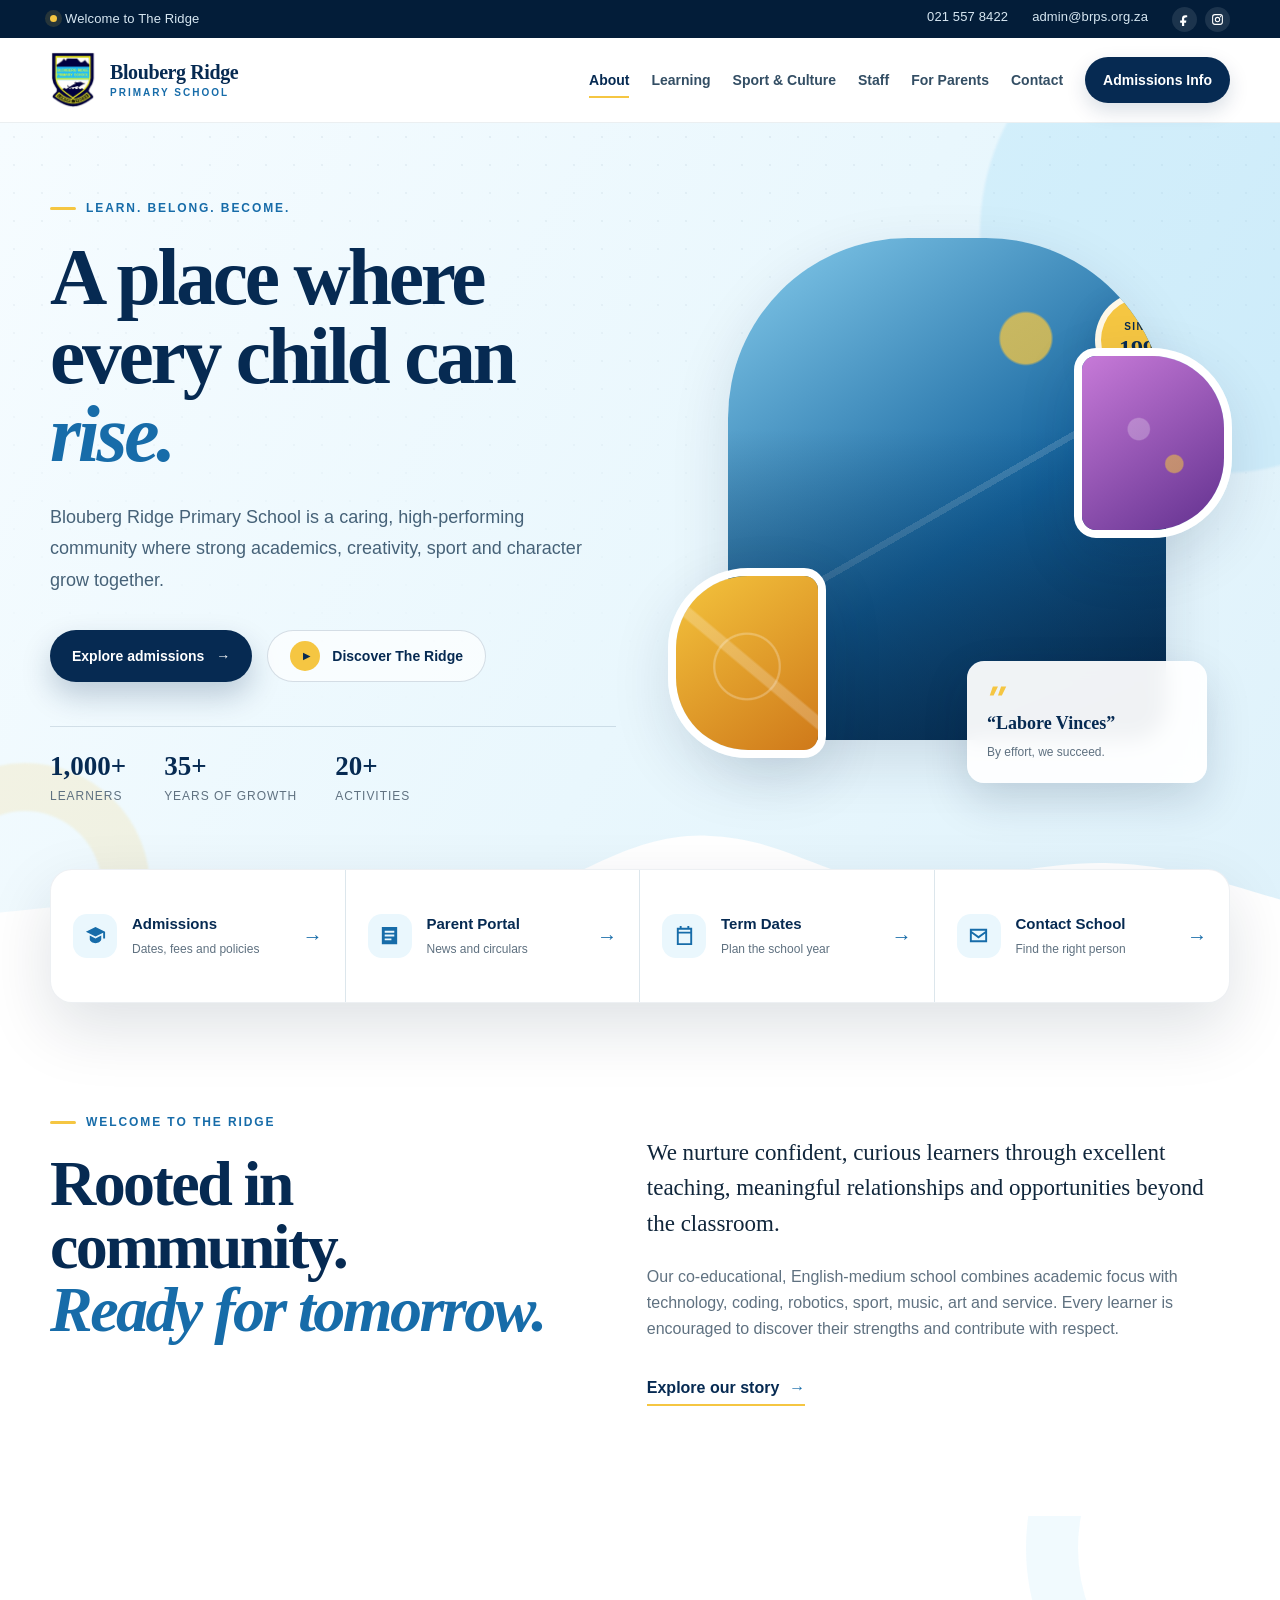
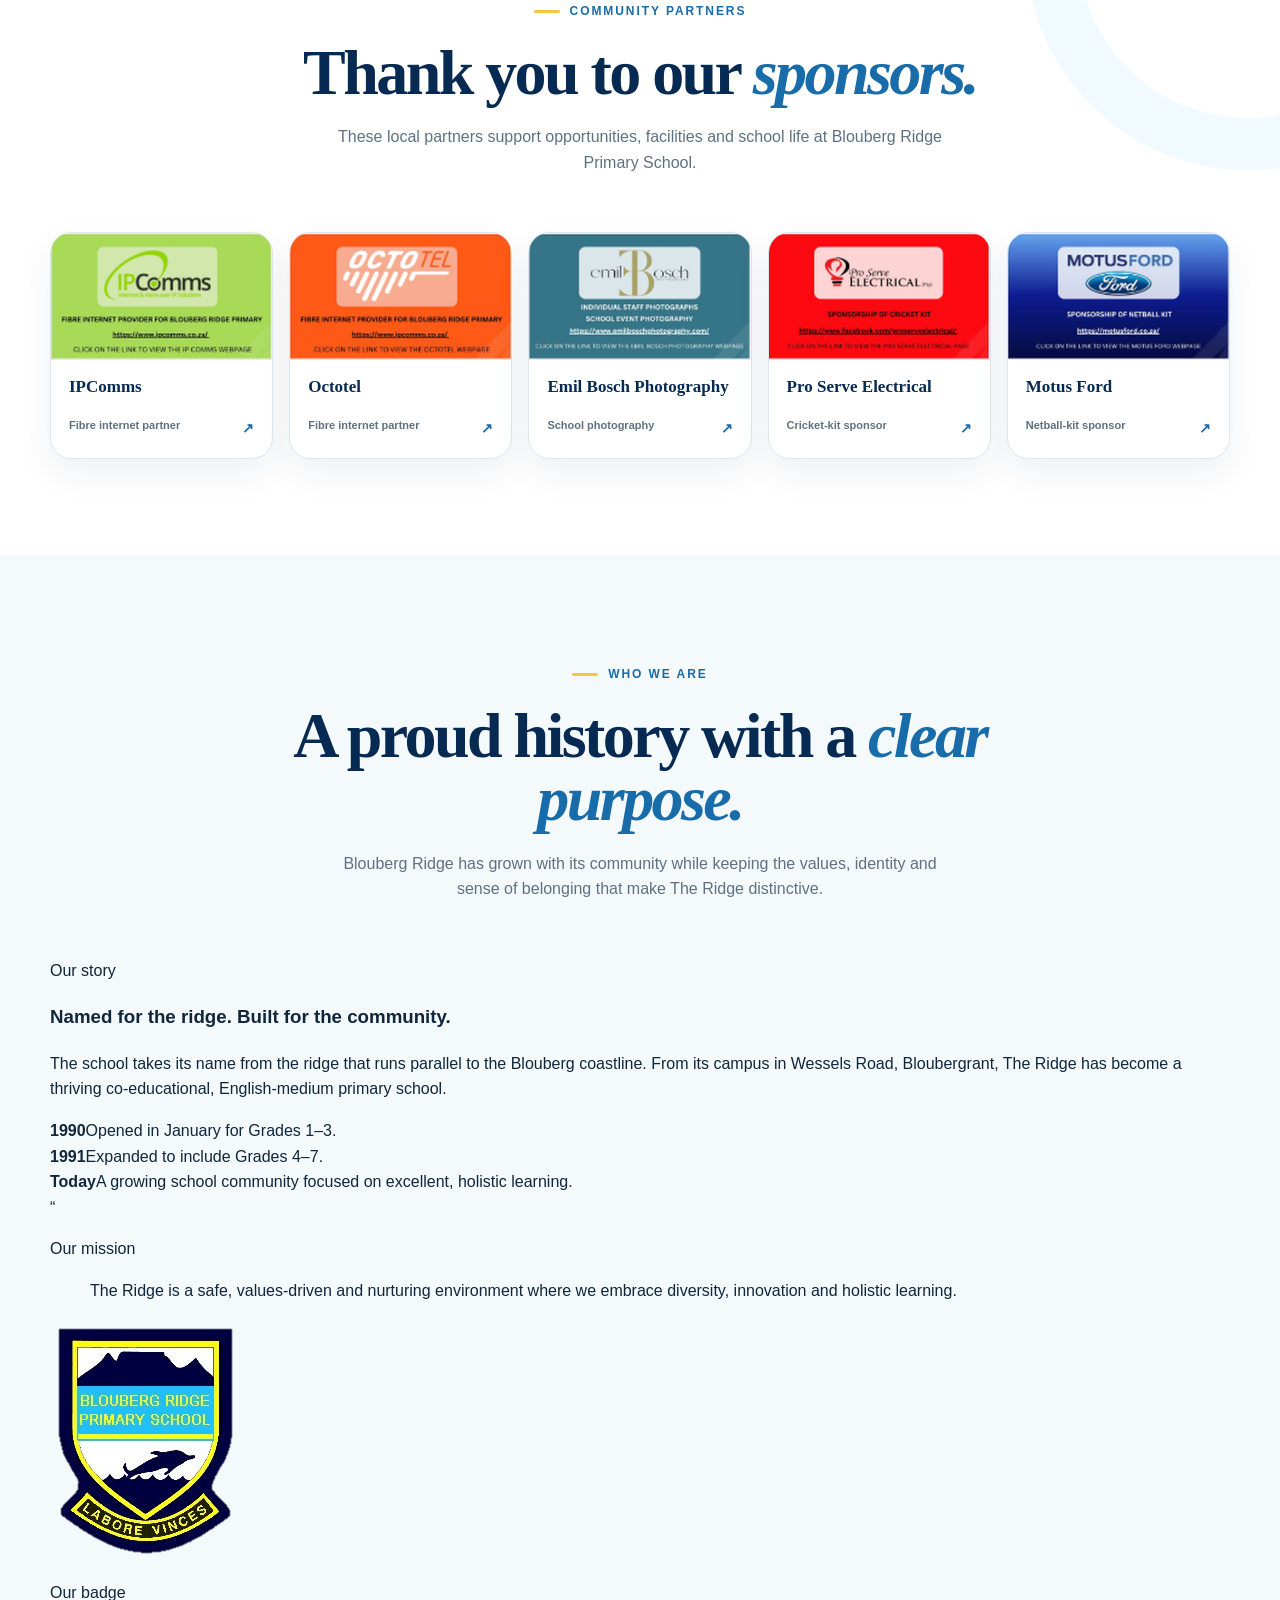
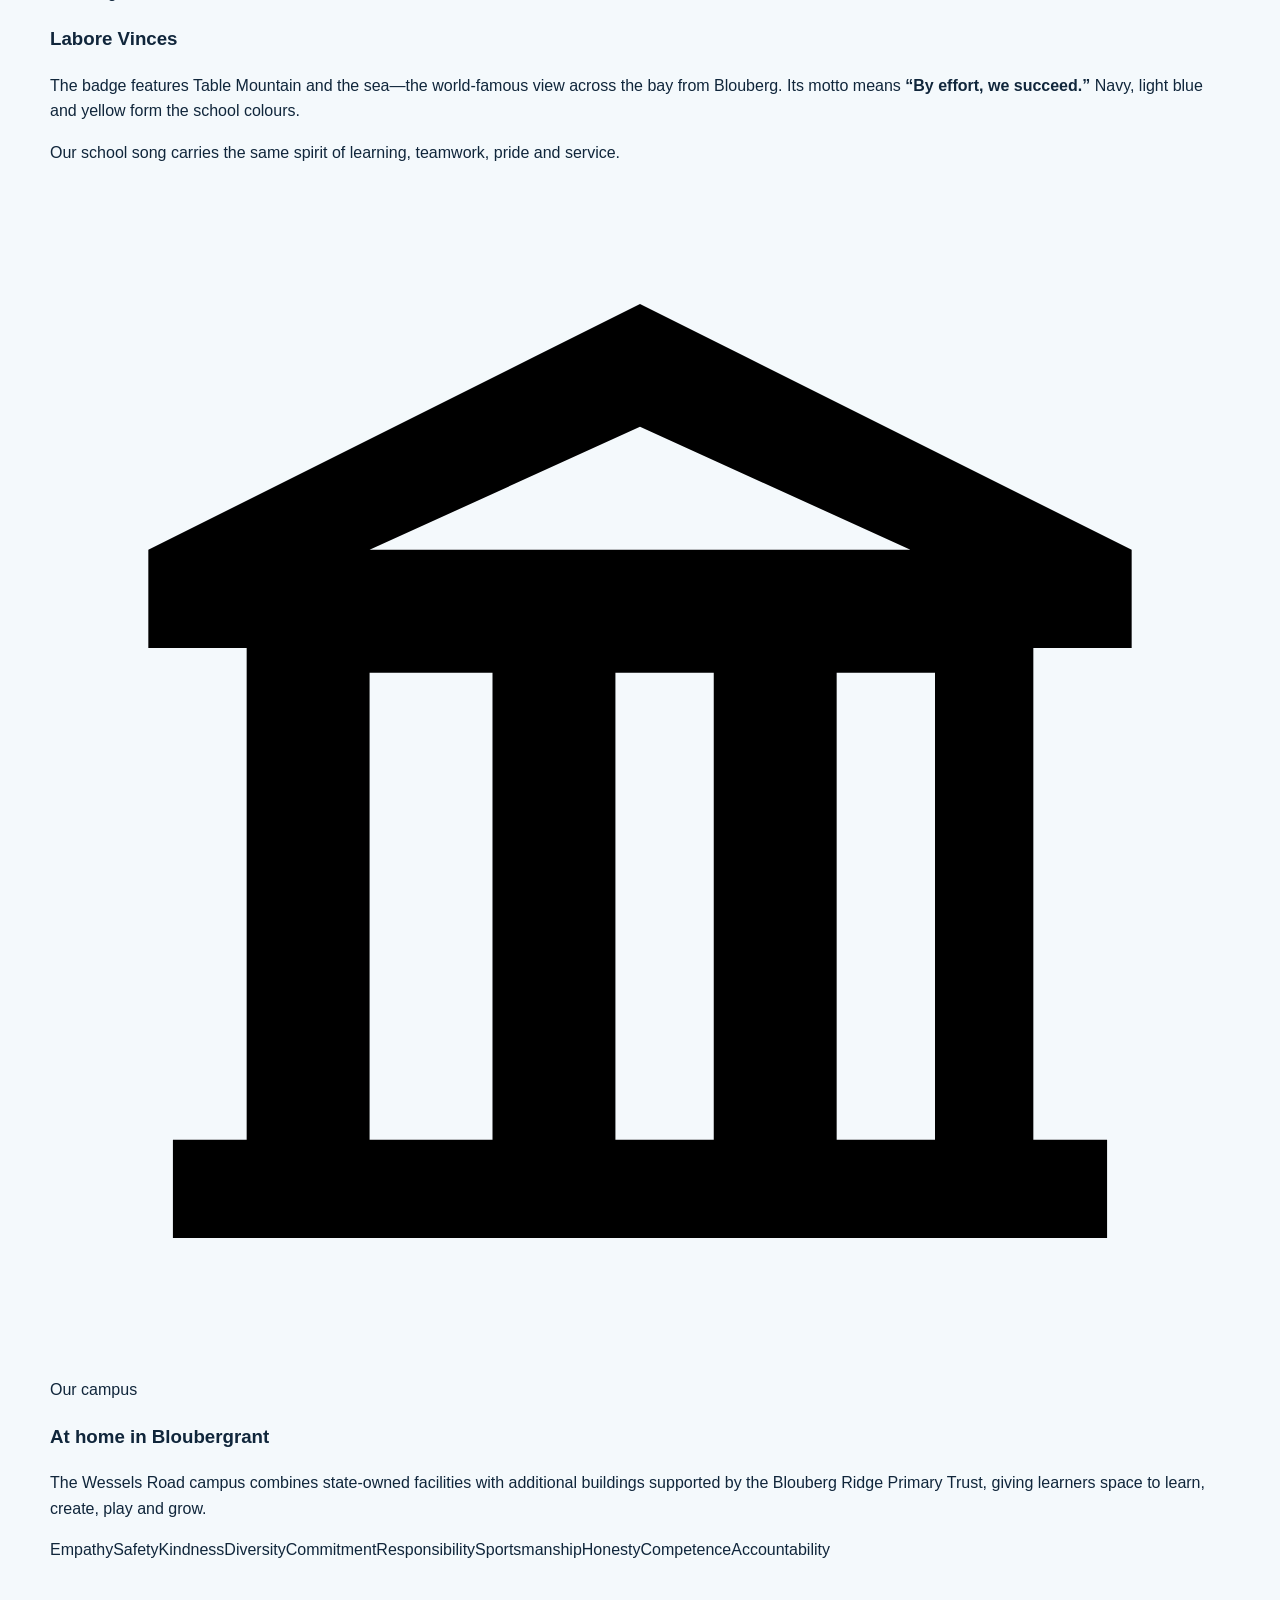
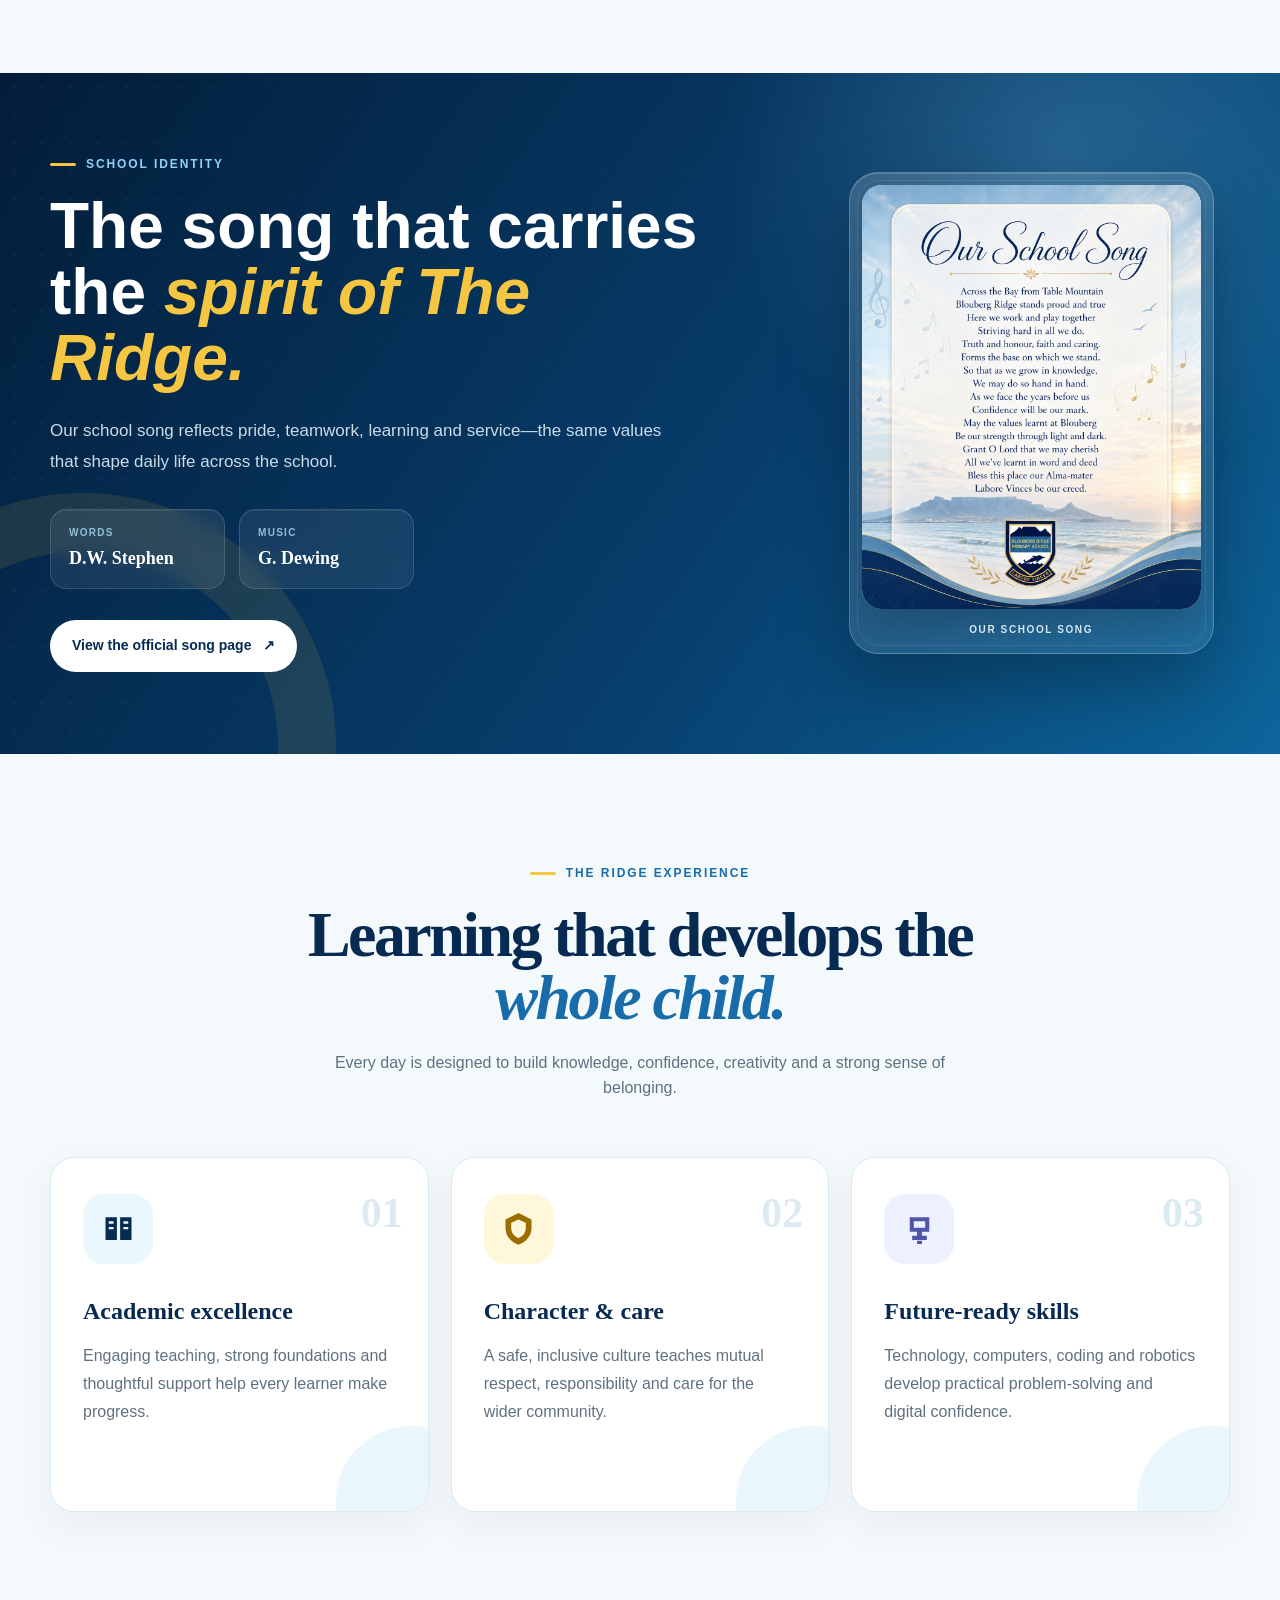
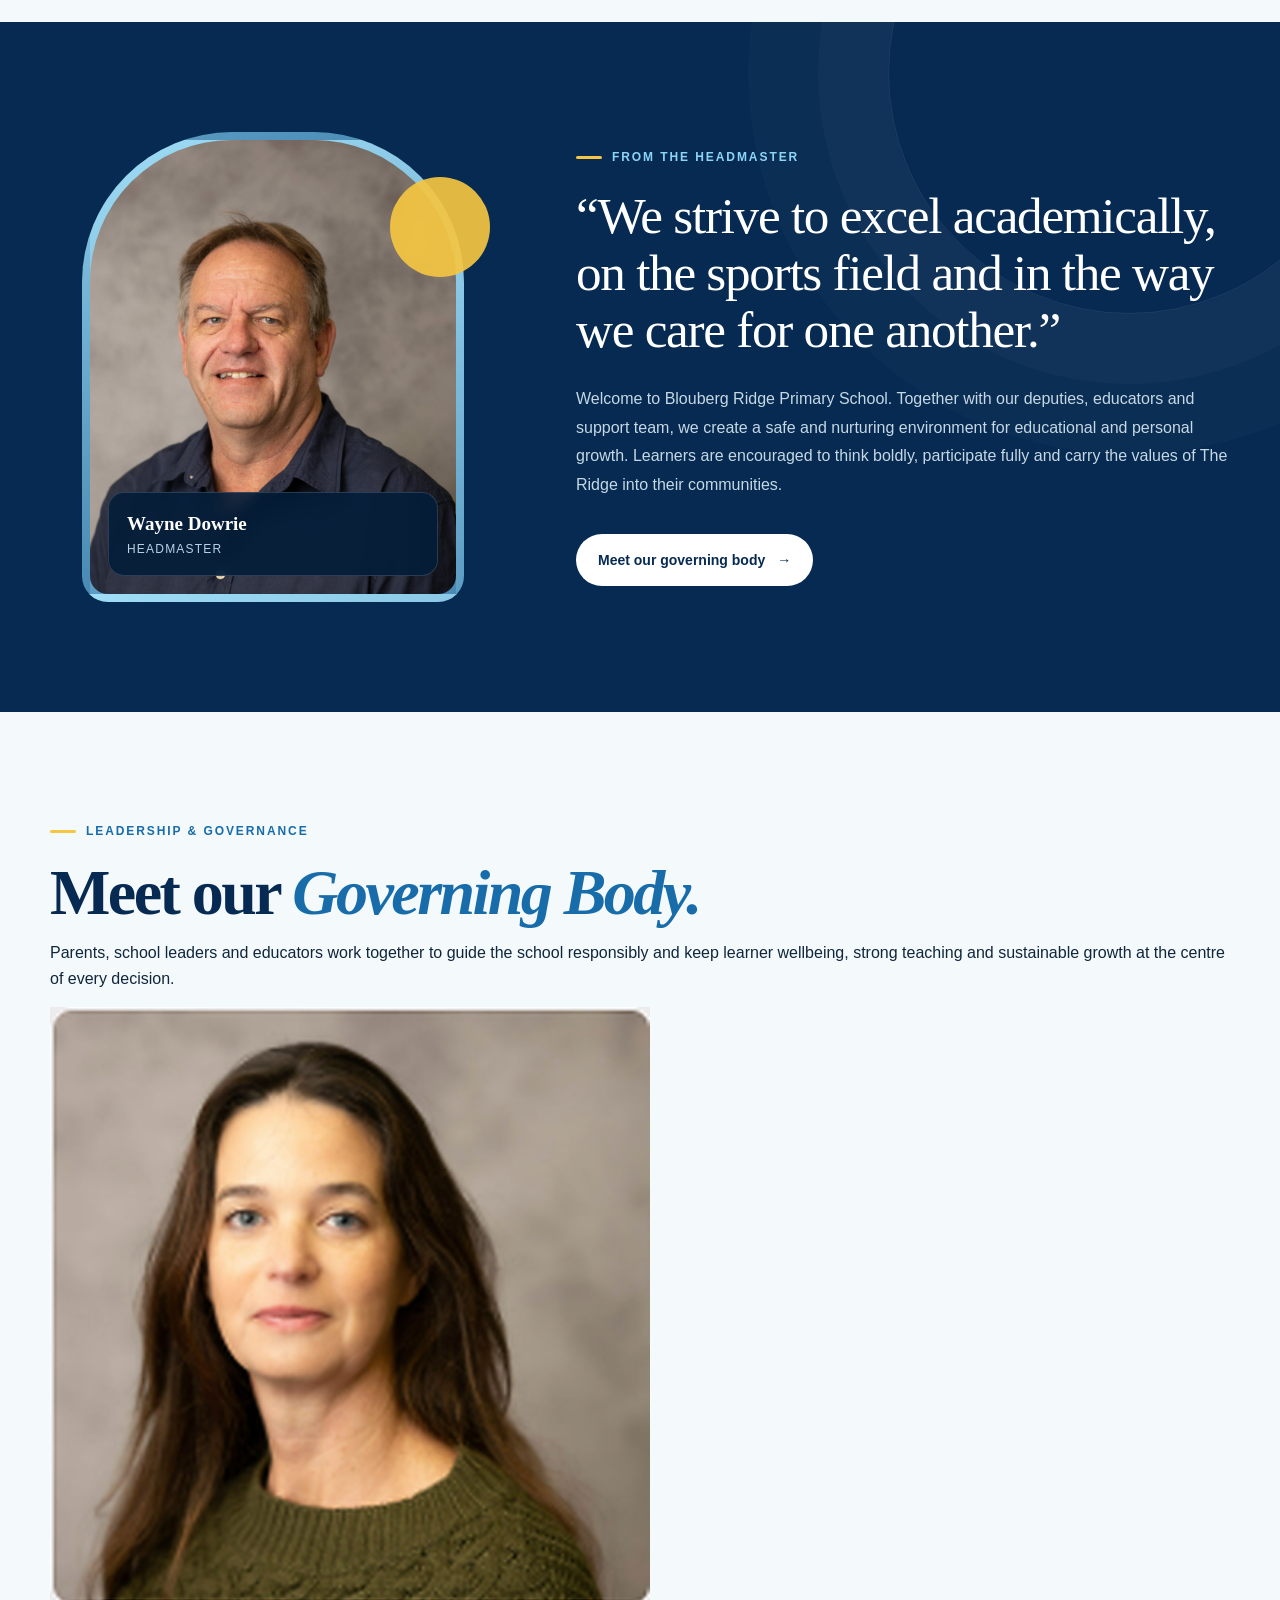
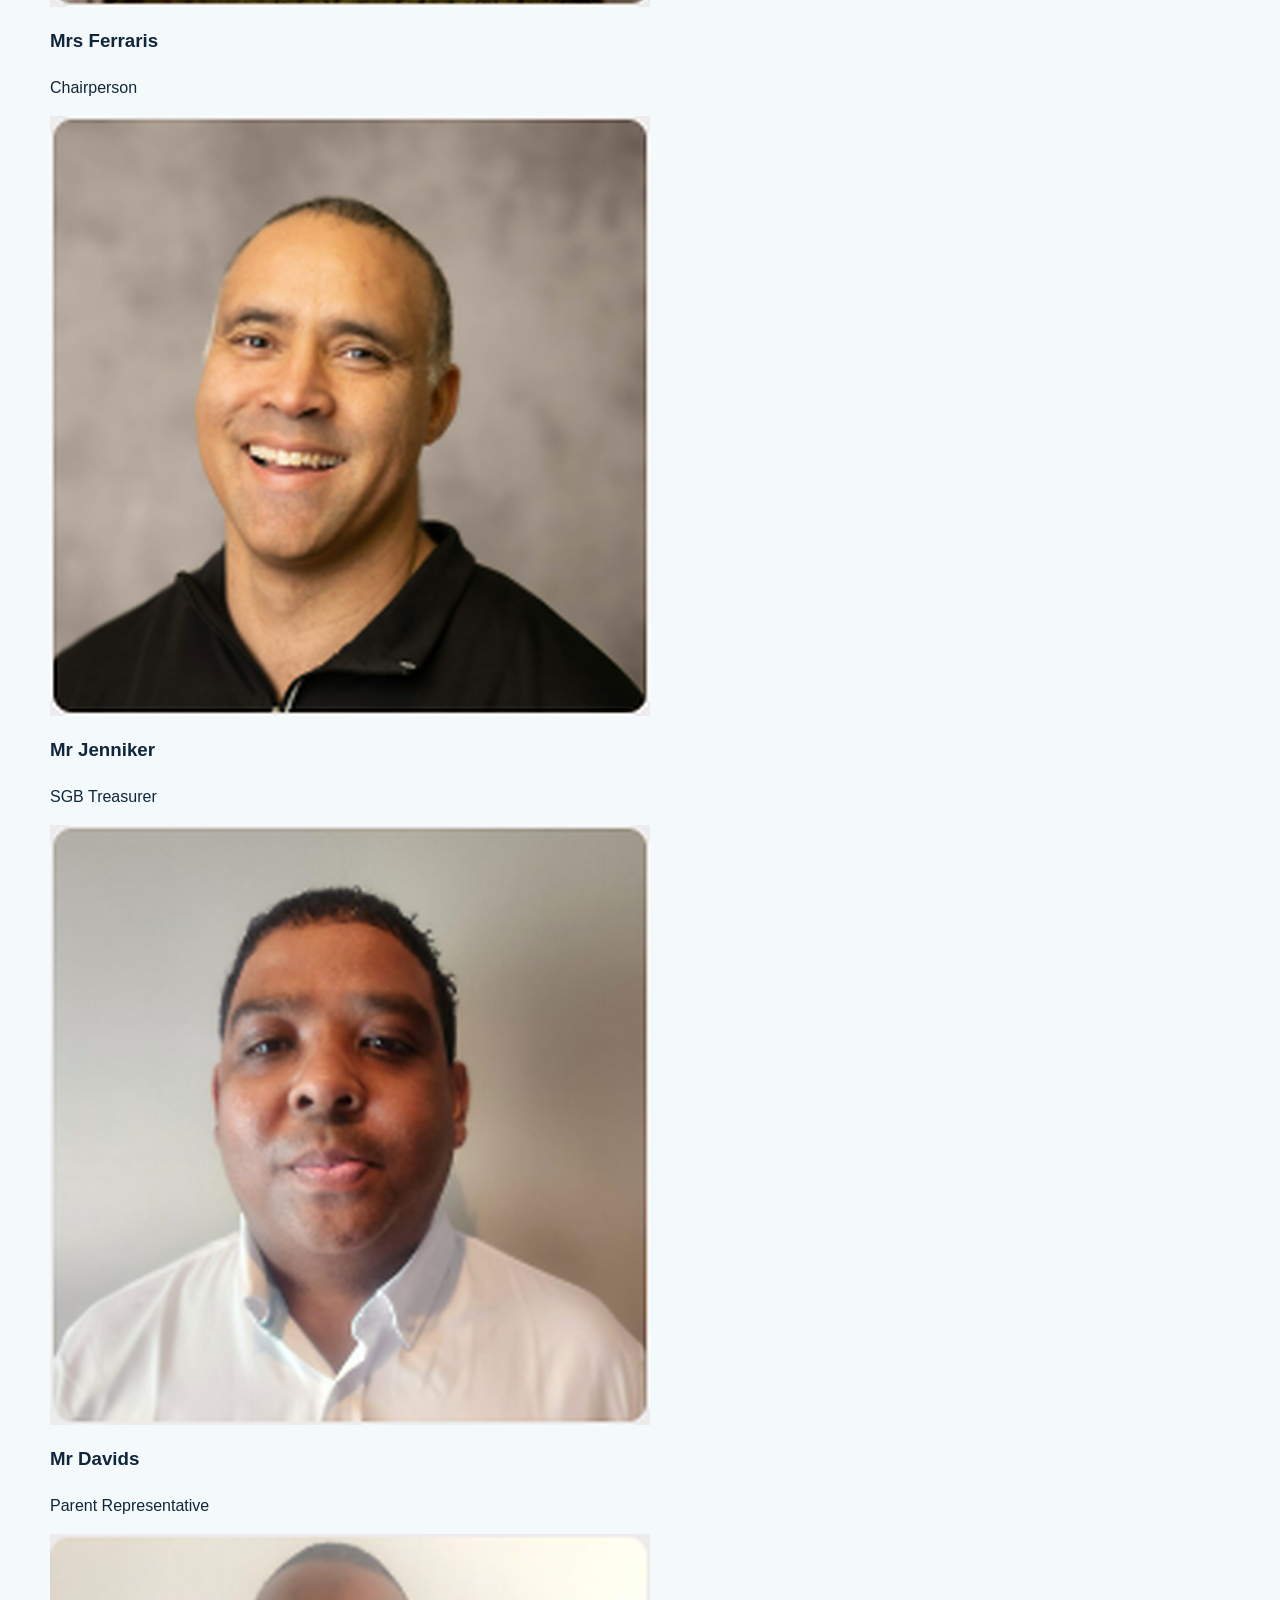
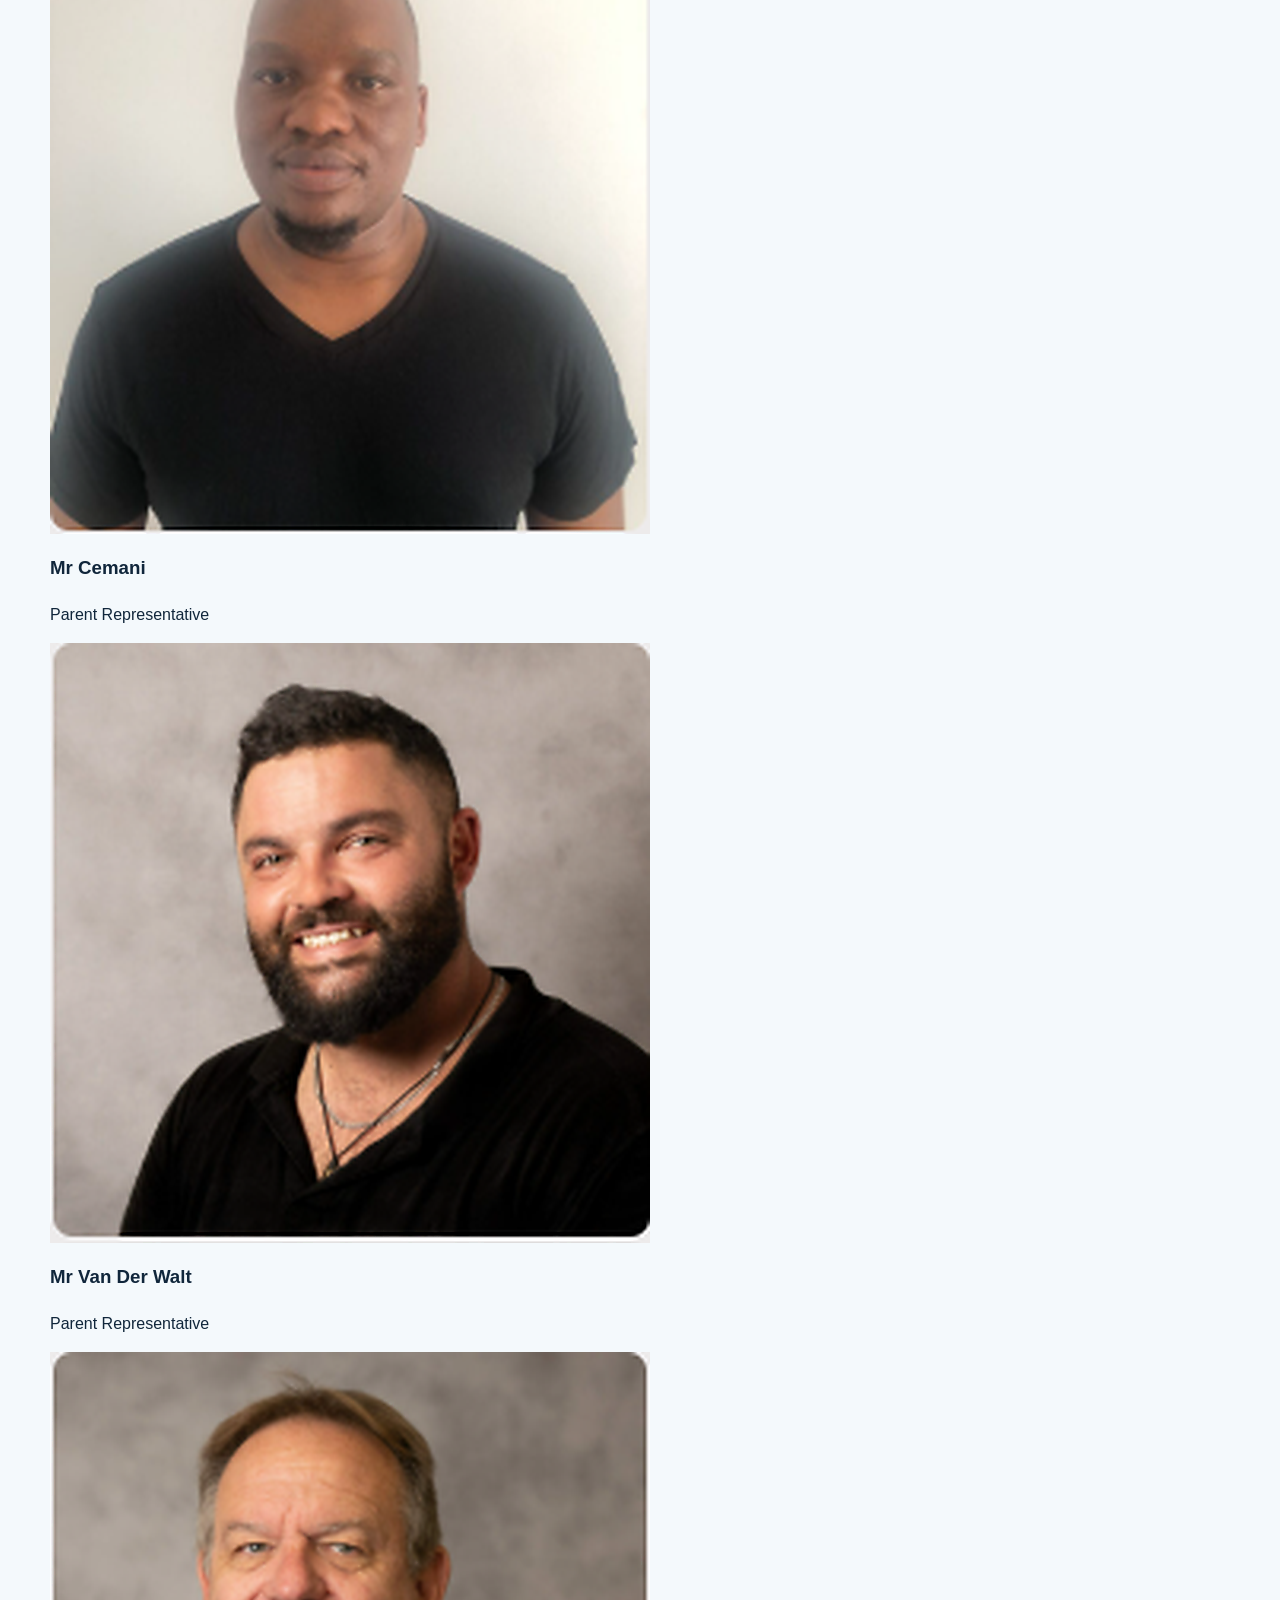
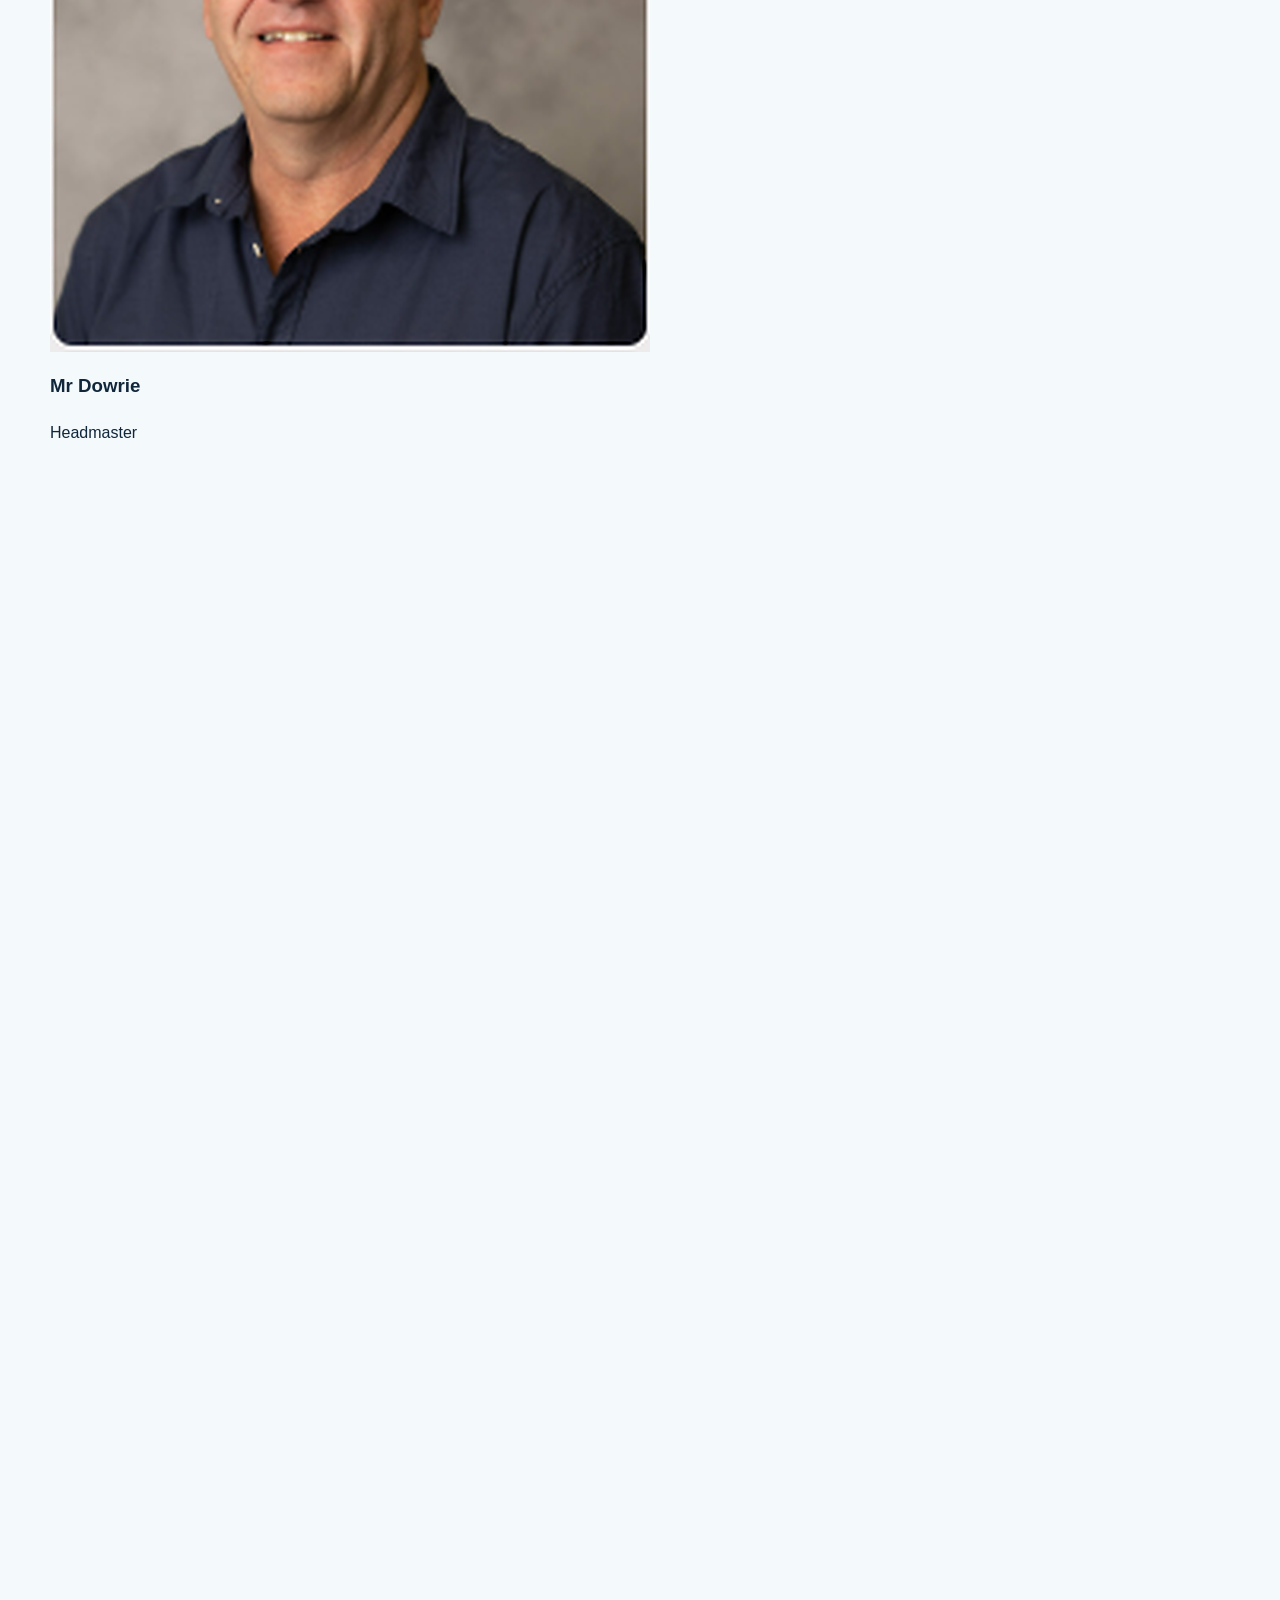
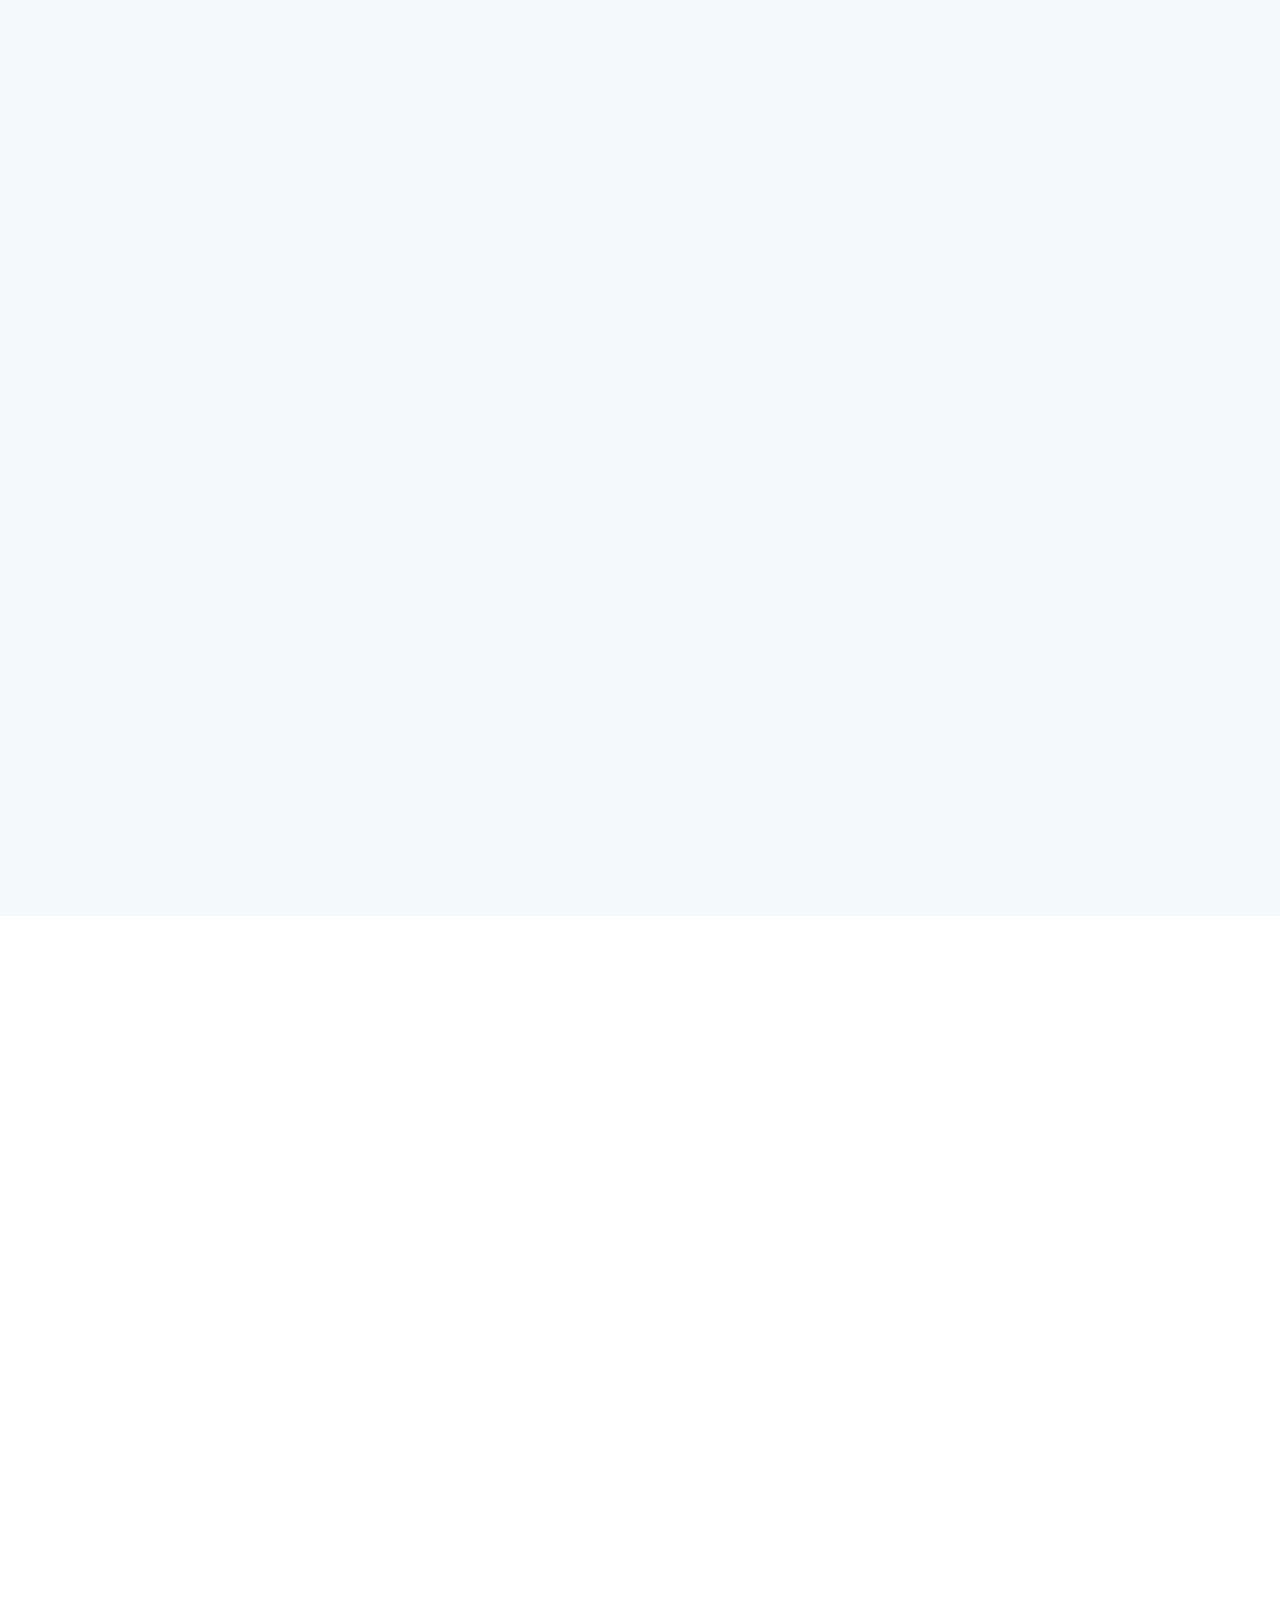
==== commit 6e714be3: "Update staff page, sponsors and school song section" ====
--- a/index.html
+++ b/index.html
@@ -129,6 +129,38 @@
 </div>
 </div>
 </section>
+
+<section aria-labelledby="sponsors-title" class="sponsors section">
+<div class="shell">
+<div class="section-heading section-heading--center reveal">
+<p class="eyebrow eyebrow--dark"><span></span> Community partners</p>
+<h2 id="sponsors-title">Thank you to our <em>sponsors.</em></h2>
+<p>These local partners support opportunities, facilities and school life at Blouberg Ridge Primary School.</p>
+</div>
+<div class="sponsors__grid">
+<a aria-label="Visit IPComms" class="sponsor-card reveal" href="https://www.ipcomms.co.za/" rel="noopener noreferrer" target="_blank">
+<div class="sponsor-card__image"><img alt="IPComms sponsor banner" loading="lazy" src="assets/sponsors/ipcomms.png"/></div>
+<div class="sponsor-card__meta"><strong>IPComms</strong><span>Fibre internet partner <b aria-hidden="true">↗</b></span></div>
+</a>
+<a aria-label="Visit Octotel" class="sponsor-card reveal reveal--delay-sm" href="https://www.octotel.co.za/" rel="noopener noreferrer" target="_blank">
+<div class="sponsor-card__image"><img alt="Octotel sponsor banner" loading="lazy" src="assets/sponsors/octotel.png"/></div>
+<div class="sponsor-card__meta"><strong>Octotel</strong><span>Fibre internet partner <b aria-hidden="true">↗</b></span></div>
+</a>
+<a aria-label="Visit Emil Bosch Photography" class="sponsor-card reveal reveal--delay-md" href="https://www.emilboschphotography.com/" rel="noopener noreferrer" target="_blank">
+<div class="sponsor-card__image"><img alt="Emil Bosch Photography sponsor banner" loading="lazy" src="assets/sponsors/emil-bosch.png"/></div>
+<div class="sponsor-card__meta"><strong>Emil Bosch Photography</strong><span>School photography <b aria-hidden="true">↗</b></span></div>
+</a>
+<a aria-label="Visit Pro Serve Electrical" class="sponsor-card reveal" href="https://www.facebook.com/proserveelectrical/" rel="noopener noreferrer" target="_blank">
+<div class="sponsor-card__image"><img alt="Pro Serve Electrical sponsor banner" loading="lazy" src="assets/sponsors/pro-serve-electrical.png"/></div>
+<div class="sponsor-card__meta"><strong>Pro Serve Electrical</strong><span>Cricket-kit sponsor <b aria-hidden="true">↗</b></span></div>
+</a>
+<a aria-label="Visit Motus Ford" class="sponsor-card reveal reveal--delay-sm" href="https://motusford.co.za/" rel="noopener noreferrer" target="_blank">
+<div class="sponsor-card__image"><img alt="Motus Ford sponsor banner" loading="lazy" src="assets/sponsors/motus-ford.png"/></div>
+<div class="sponsor-card__meta"><strong>Motus Ford</strong><span>Netball-kit sponsor <b aria-hidden="true">↗</b></span></div>
+</a>
+</div>
+</div>
+</section>
 <section class="heritage section section--soft" id="our-story">
 <div class="shell">
 <div class="section-heading section-heading--center reveal">
@@ -179,6 +211,25 @@
 </div>
 </div>
 </section>
+
+<section aria-labelledby="school-song-title" class="school-song section" id="school-song">
+<div class="shell school-song__grid">
+<div class="school-song__copy reveal">
+<p class="eyebrow eyebrow--light"><span></span> School identity</p>
+<h2 id="school-song-title">The song that carries the <em>spirit of The Ridge.</em></h2>
+<p>Our school song reflects pride, teamwork, learning and service—the same values that shape daily life across the school.</p>
+<div class="school-song__details">
+<div><span>Words</span><strong>D.W. Stephen</strong></div>
+<div><span>Music</span><strong>G. Dewing</strong></div>
+</div>
+<a class="button button--white" href="https://www.brps.org.za/the-school-song/" rel="noopener noreferrer" target="_blank">View the official song page <span aria-hidden="true">↗</span></a>
+</div>
+<figure class="school-song__card reveal reveal--delay">
+<div class="school-song__image-wrap"><img alt="Blouberg Ridge Primary School song lyrics poster" height="1402" loading="lazy" src="assets/school-song.png" width="1122"/></div>
+<figcaption>Our School Song</figcaption>
+</figure>
+</div>
+</section>
 <section class="values section section--soft" id="learning">
 <div class="shell">
 <div class="section-heading section-heading--center reveal">
--- a/styles.css
+++ b/styles.css
@@ -328,3 +328,243 @@
   *, *::before, *::after { scroll-behavior: auto !important; transition: none !important; animation: none !important; }
   .reveal { opacity: 1; transform: none; }
 }
+
+/* Homepage sponsors */
+.sponsors {
+  position: relative;
+  overflow: hidden;
+  padding-top: 86px;
+  padding-bottom: 96px;
+  background: var(--white);
+}
+.sponsors::before {
+  content: "";
+  position: absolute;
+  width: 340px;
+  height: 340px;
+  right: -190px;
+  top: -190px;
+  border-radius: 50%;
+  border: 52px solid rgba(141,213,247,.12);
+  pointer-events: none;
+}
+.sponsors__grid {
+  position: relative;
+  z-index: 1;
+  display: grid;
+  grid-template-columns: repeat(5, minmax(0, 1fr));
+  gap: 16px;
+}
+.sponsor-card {
+  min-width: 0;
+  overflow: hidden;
+  border: 1px solid var(--line);
+  border-radius: 21px;
+  background: var(--white);
+  box-shadow: 0 14px 34px rgba(6,42,82,.07);
+  transition: transform .24s ease, box-shadow .24s ease, border-color .24s ease;
+}
+.sponsor-card:hover {
+  transform: translateY(-7px);
+  border-color: rgba(23,108,169,.28);
+  box-shadow: 0 24px 48px rgba(6,42,82,.13);
+}
+.sponsor-card__image {
+  aspect-ratio: 1.74 / 1;
+  display: grid;
+  place-items: center;
+  overflow: hidden;
+  background: #eef5f8;
+}
+.sponsor-card__image img {
+  width: 100%;
+  height: 100%;
+  object-fit: cover;
+  transition: transform .28s ease;
+}
+.sponsor-card:hover .sponsor-card__image img { transform: scale(1.025); }
+.sponsor-card__meta {
+  min-height: 98px;
+  padding: 17px 18px 18px;
+  display: flex;
+  flex-direction: column;
+  justify-content: space-between;
+  gap: 8px;
+}
+.sponsor-card__meta strong {
+  color: var(--navy);
+  font-family: Georgia, "Times New Roman", serif;
+  font-size: 17px;
+  line-height: 1.2;
+}
+.sponsor-card__meta span {
+  display: flex;
+  justify-content: space-between;
+  gap: 8px;
+  color: var(--muted);
+  font-size: 11px;
+  font-weight: 750;
+}
+.sponsor-card__meta b {
+  color: var(--blue);
+  font-size: 14px;
+}
+
+/* Homepage school song */
+.school-song {
+  position: relative;
+  overflow: hidden;
+  padding: 82px 0;
+  color: var(--white);
+  background:
+    radial-gradient(circle at 83% 12%, rgba(141,213,247,.22), transparent 28%),
+    linear-gradient(125deg, var(--navy-deep) 0%, #073d6b 58%, #0d659b 100%);
+}
+.school-song::before {
+  content: "";
+  position: absolute;
+  inset: 0;
+  opacity: .16;
+  background-image: radial-gradient(rgba(255,255,255,.34) 1px, transparent 1px);
+  background-size: 28px 28px;
+  mask-image: linear-gradient(90deg, #000, transparent 86%);
+}
+.school-song::after {
+  content: "";
+  position: absolute;
+  width: 390px;
+  height: 390px;
+  left: -170px;
+  bottom: -245px;
+  border-radius: 50%;
+  border: 58px solid rgba(245,198,66,.1);
+}
+.school-song__grid {
+  position: relative;
+  z-index: 2;
+  min-height: 430px;
+  display: grid;
+  grid-template-columns: minmax(0, 1.08fr) minmax(300px, .62fr);
+  gap: clamp(54px, 7vw, 104px);
+  align-items: center;
+}
+.school-song__copy h2 {
+  max-width: 680px;
+  margin: 12px 0 24px;
+  color: var(--white);
+  font-size: clamp(46px, 5vw, 68px);
+  line-height: 1.03;
+}
+.school-song__copy h2 em { color: var(--yellow); }
+.school-song__copy > p:not(.eyebrow) {
+  max-width: 630px;
+  margin: 0;
+  color: #c9dce8;
+  font-size: 17px;
+  line-height: 1.82;
+}
+.school-song__details {
+  display: flex;
+  gap: 14px;
+  flex-wrap: wrap;
+  margin: 31px 0 13px;
+}
+.school-song__details div {
+  min-width: 175px;
+  padding: 15px 18px;
+  display: flex;
+  flex-direction: column;
+  border: 1px solid rgba(255,255,255,.13);
+  border-radius: 16px;
+  background: rgba(255,255,255,.075);
+  box-shadow: inset 0 1px rgba(255,255,255,.06);
+  backdrop-filter: blur(10px);
+}
+.school-song__details span {
+  color: #91bed7;
+  font-size: 10px;
+  font-weight: 900;
+  letter-spacing: .13em;
+  text-transform: uppercase;
+}
+.school-song__details strong {
+  margin-top: 3px;
+  color: var(--white);
+  font-family: Georgia, "Times New Roman", serif;
+  font-size: 18px;
+}
+.school-song__card {
+  position: relative;
+  width: min(100%, 365px);
+  margin: 0 auto;
+  padding: 12px 12px 15px;
+  border: 1px solid rgba(255,255,255,.22);
+  border-radius: 29px;
+  background: linear-gradient(145deg, rgba(255,255,255,.16), rgba(255,255,255,.09));
+  box-shadow: 0 32px 70px rgba(0,0,0,.27), inset 0 1px rgba(255,255,255,.15);
+  backdrop-filter: blur(14px);
+}
+.school-song__card::before {
+  content: "";
+  position: absolute;
+  inset: 7px;
+  pointer-events: none;
+  border: 1px solid rgba(255,255,255,.09);
+  border-radius: 23px;
+}
+.school-song__image-wrap {
+  position: relative;
+  z-index: 1;
+  overflow: hidden;
+  border-radius: 20px;
+  background: #eaf7fd;
+  box-shadow: 0 16px 34px rgba(0,0,0,.18);
+}
+.school-song__image-wrap img {
+  display: block;
+  width: 100%;
+  height: auto;
+  aspect-ratio: 4 / 5;
+  object-fit: cover;
+  object-position: center;
+}
+.school-song__card figcaption {
+  position: relative;
+  z-index: 1;
+  padding: 13px 8px 0;
+  color: #d6e8f2;
+  font-size: 10px;
+  font-weight: 900;
+  letter-spacing: .16em;
+  text-align: center;
+  text-transform: uppercase;
+}
+@media (max-width: 1050px) {
+  .sponsors__grid { grid-template-columns: repeat(3, minmax(0, 1fr)); }
+  .school-song__grid { grid-template-columns: minmax(0, 1fr) minmax(290px, .62fr); gap: 50px; }
+}
+
+@media (max-width: 800px) {
+  .sponsors { padding-top: 74px; padding-bottom: 78px; }
+  .sponsors__grid { grid-template-columns: repeat(2, minmax(0, 1fr)); }
+  .school-song { padding: 74px 0; }
+  .school-song__grid { min-height: 0; grid-template-columns: 1fr; gap: 50px; }
+  .school-song__copy { text-align: center; }
+  .school-song__copy .eyebrow { justify-content: center; }
+  .school-song__copy > p:not(.eyebrow) { margin-inline: auto; }
+  .school-song__details { justify-content: center; }
+  .school-song__card { width: min(100%, 380px); }
+}
+
+@media (max-width: 560px) {
+  .sponsors__grid { grid-template-columns: 1fr; }
+  .sponsor-card { display: grid; grid-template-columns: 145px 1fr; }
+  .sponsor-card__image { aspect-ratio: auto; min-height: 118px; }
+  .sponsor-card__meta { min-height: 118px; padding: 18px; }
+  .school-song__copy h2 { font-size: 42px; }
+  .school-song__details { display: grid; grid-template-columns: 1fr 1fr; }
+  .school-song__details div { min-width: 0; }
+  .school-song { padding: 64px 0; }
+  .school-song__card { width: min(100%, 340px); padding: 9px 9px 13px; border-radius: 24px; }
+  .school-song__image-wrap { border-radius: 17px; }
+}
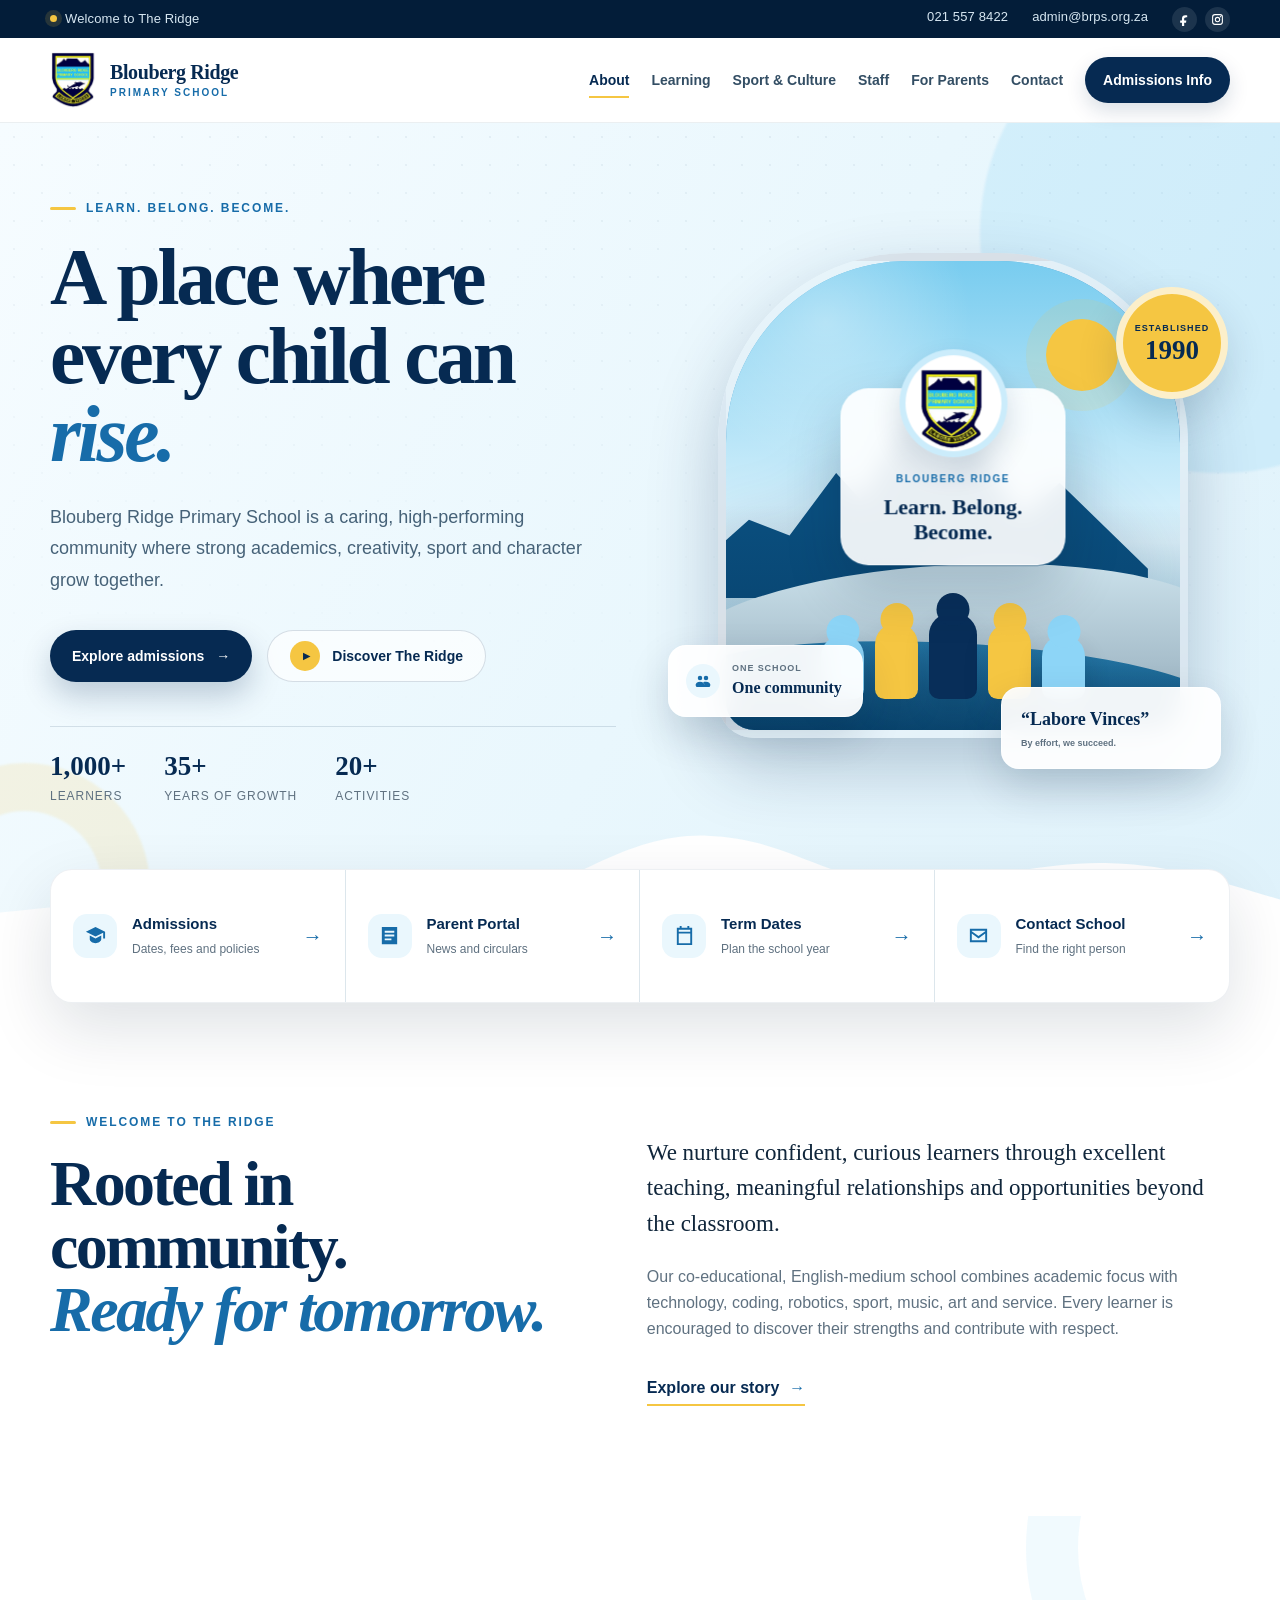
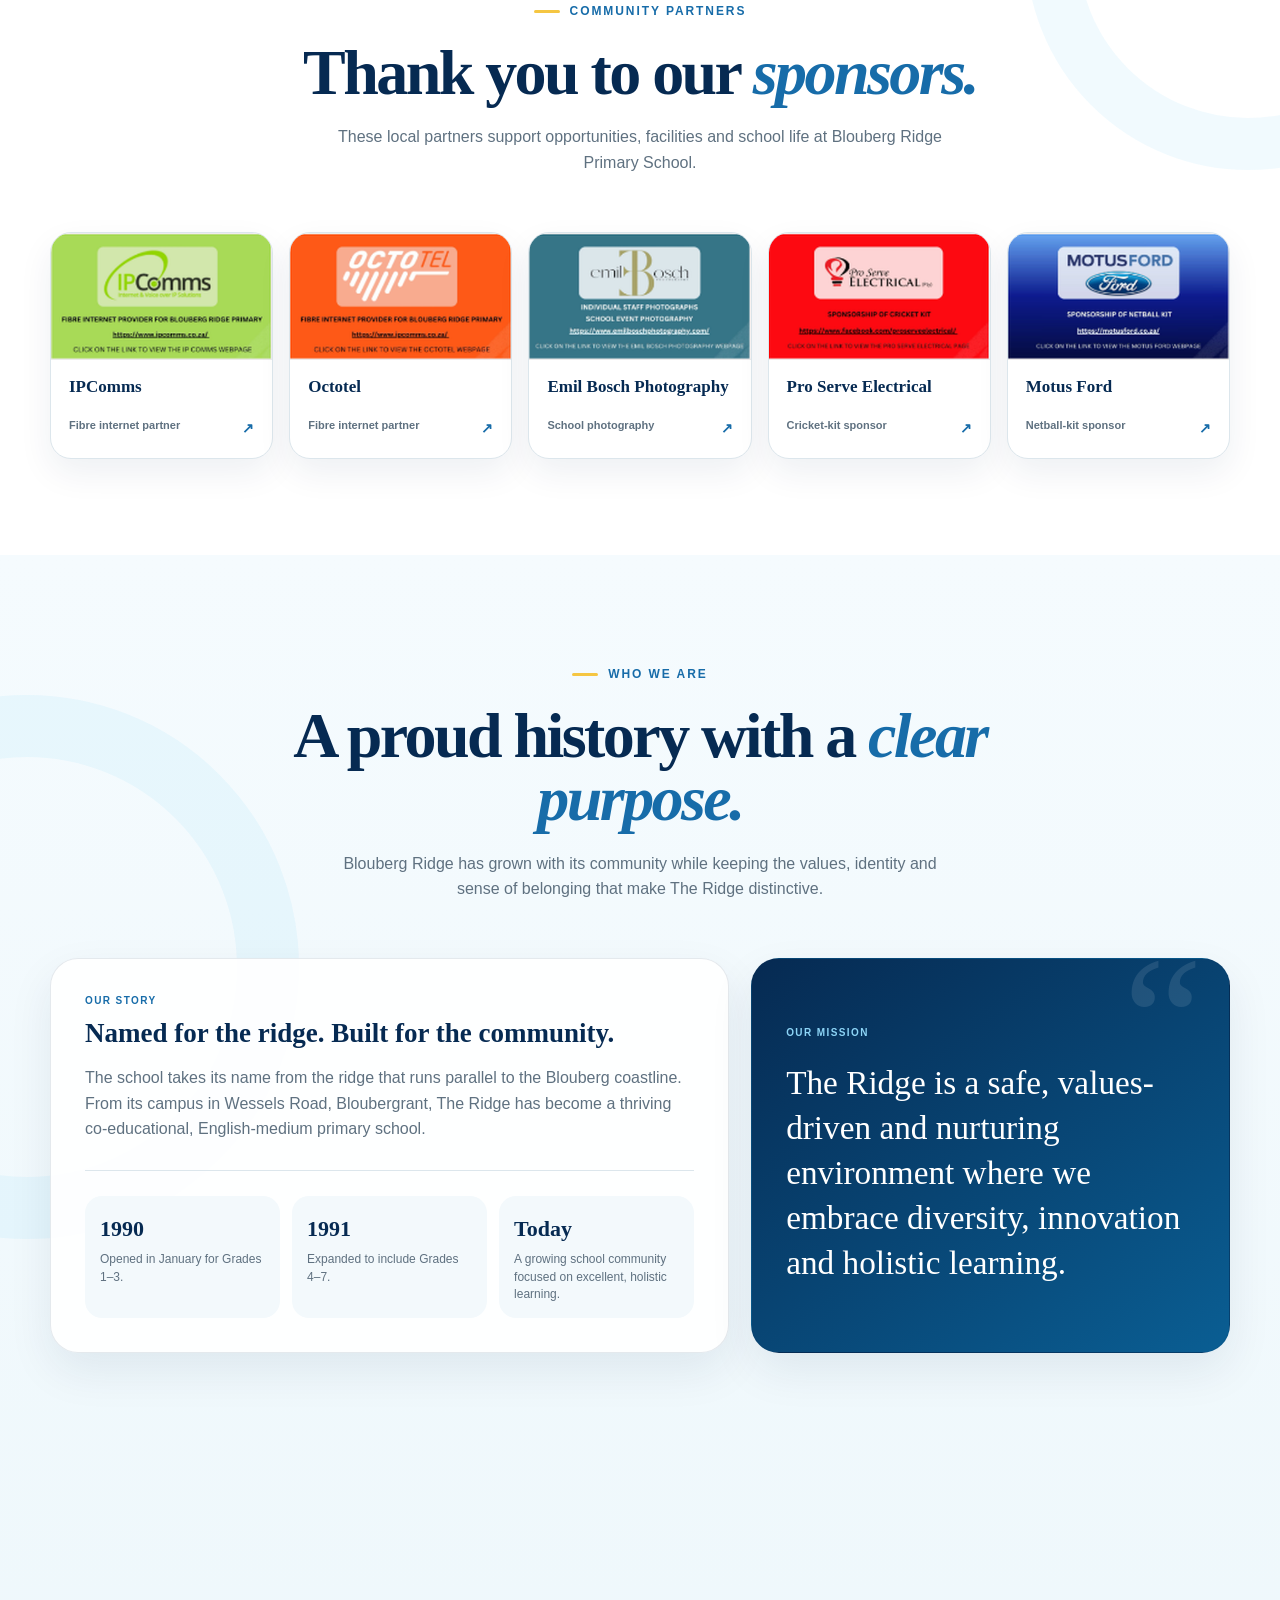
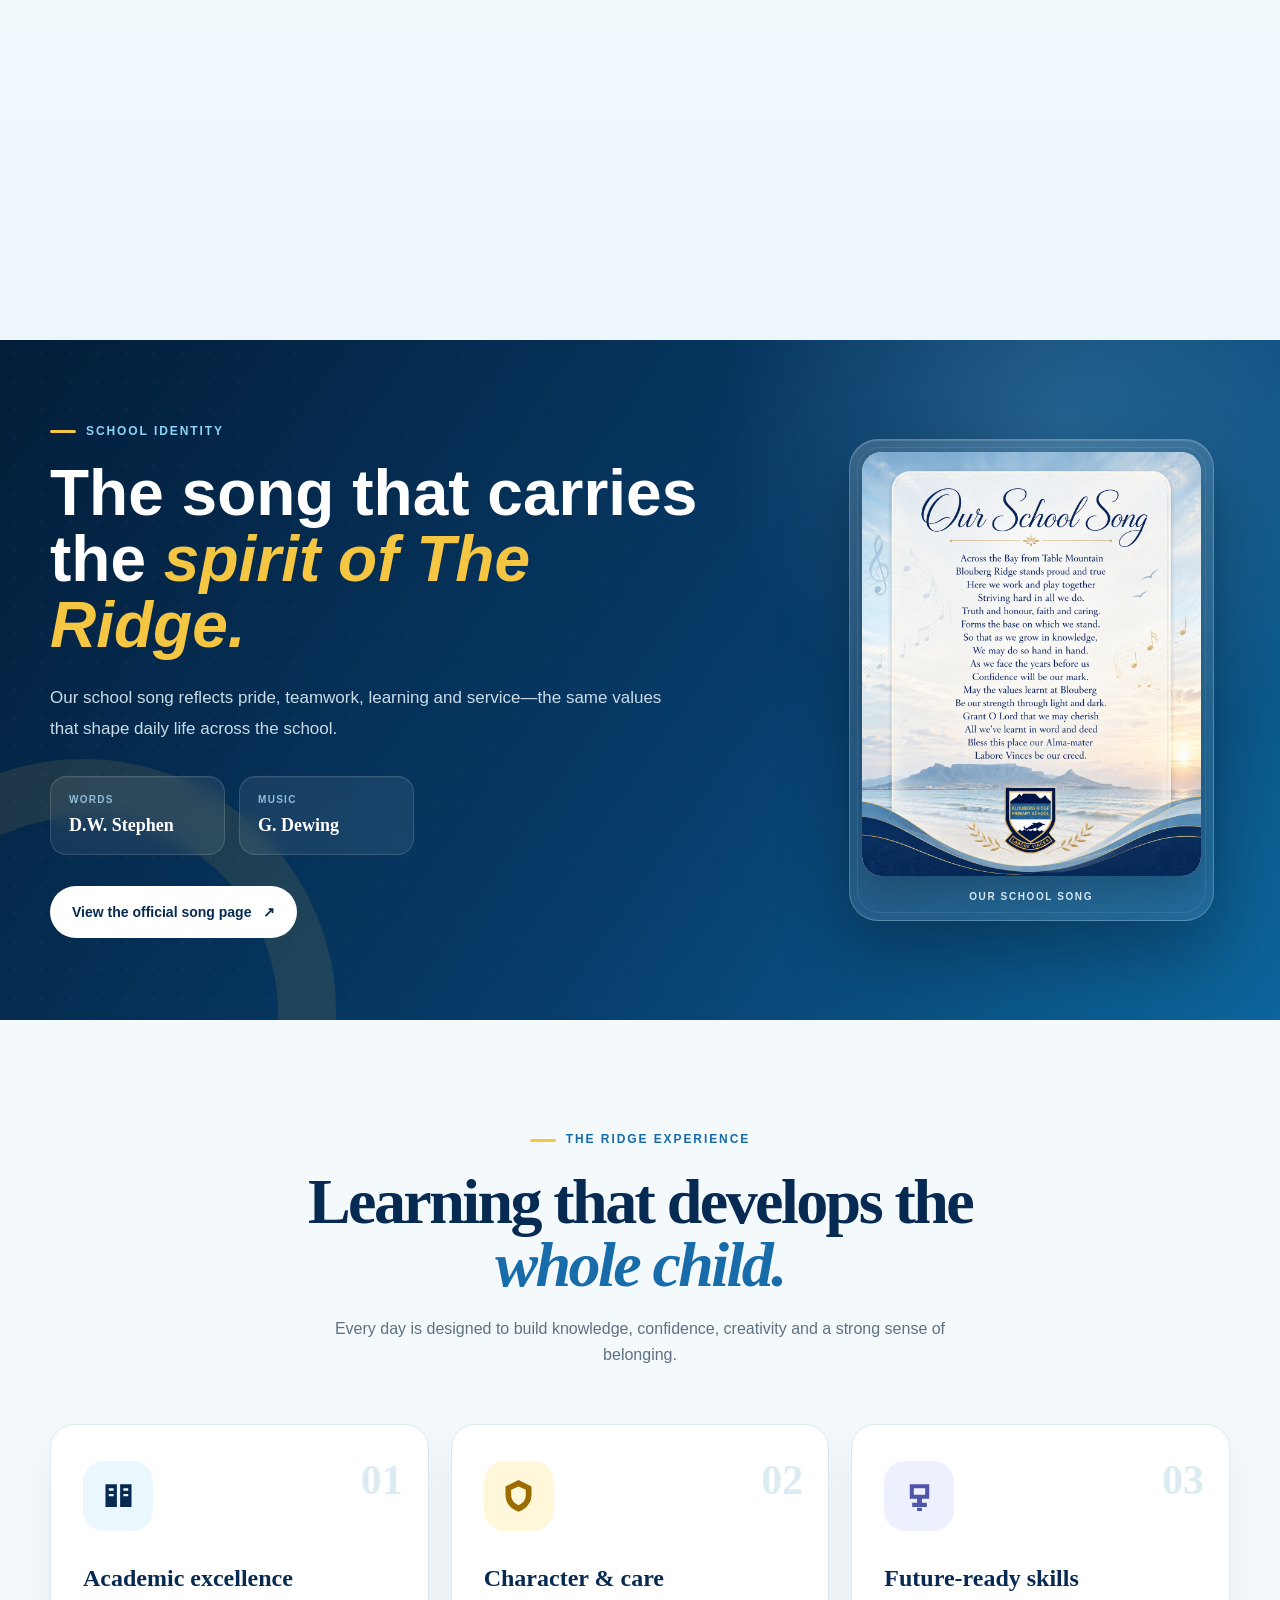
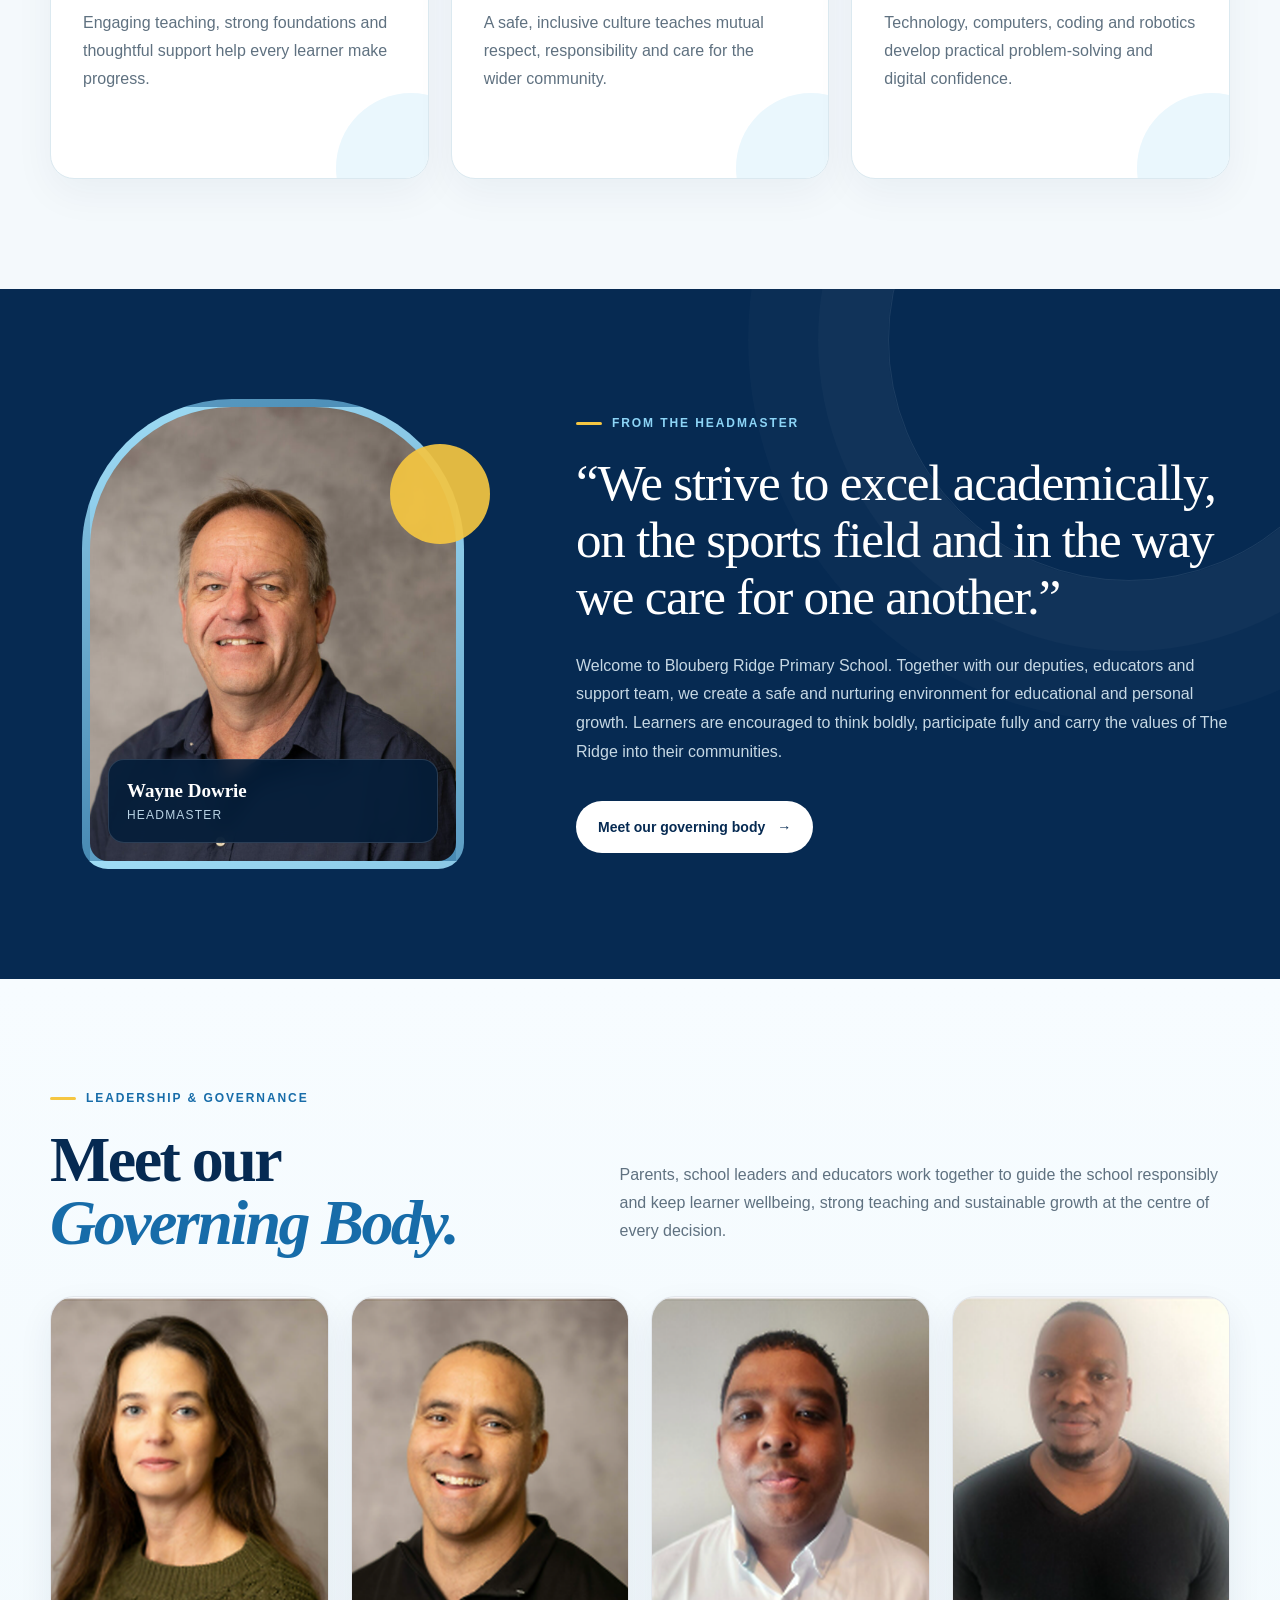
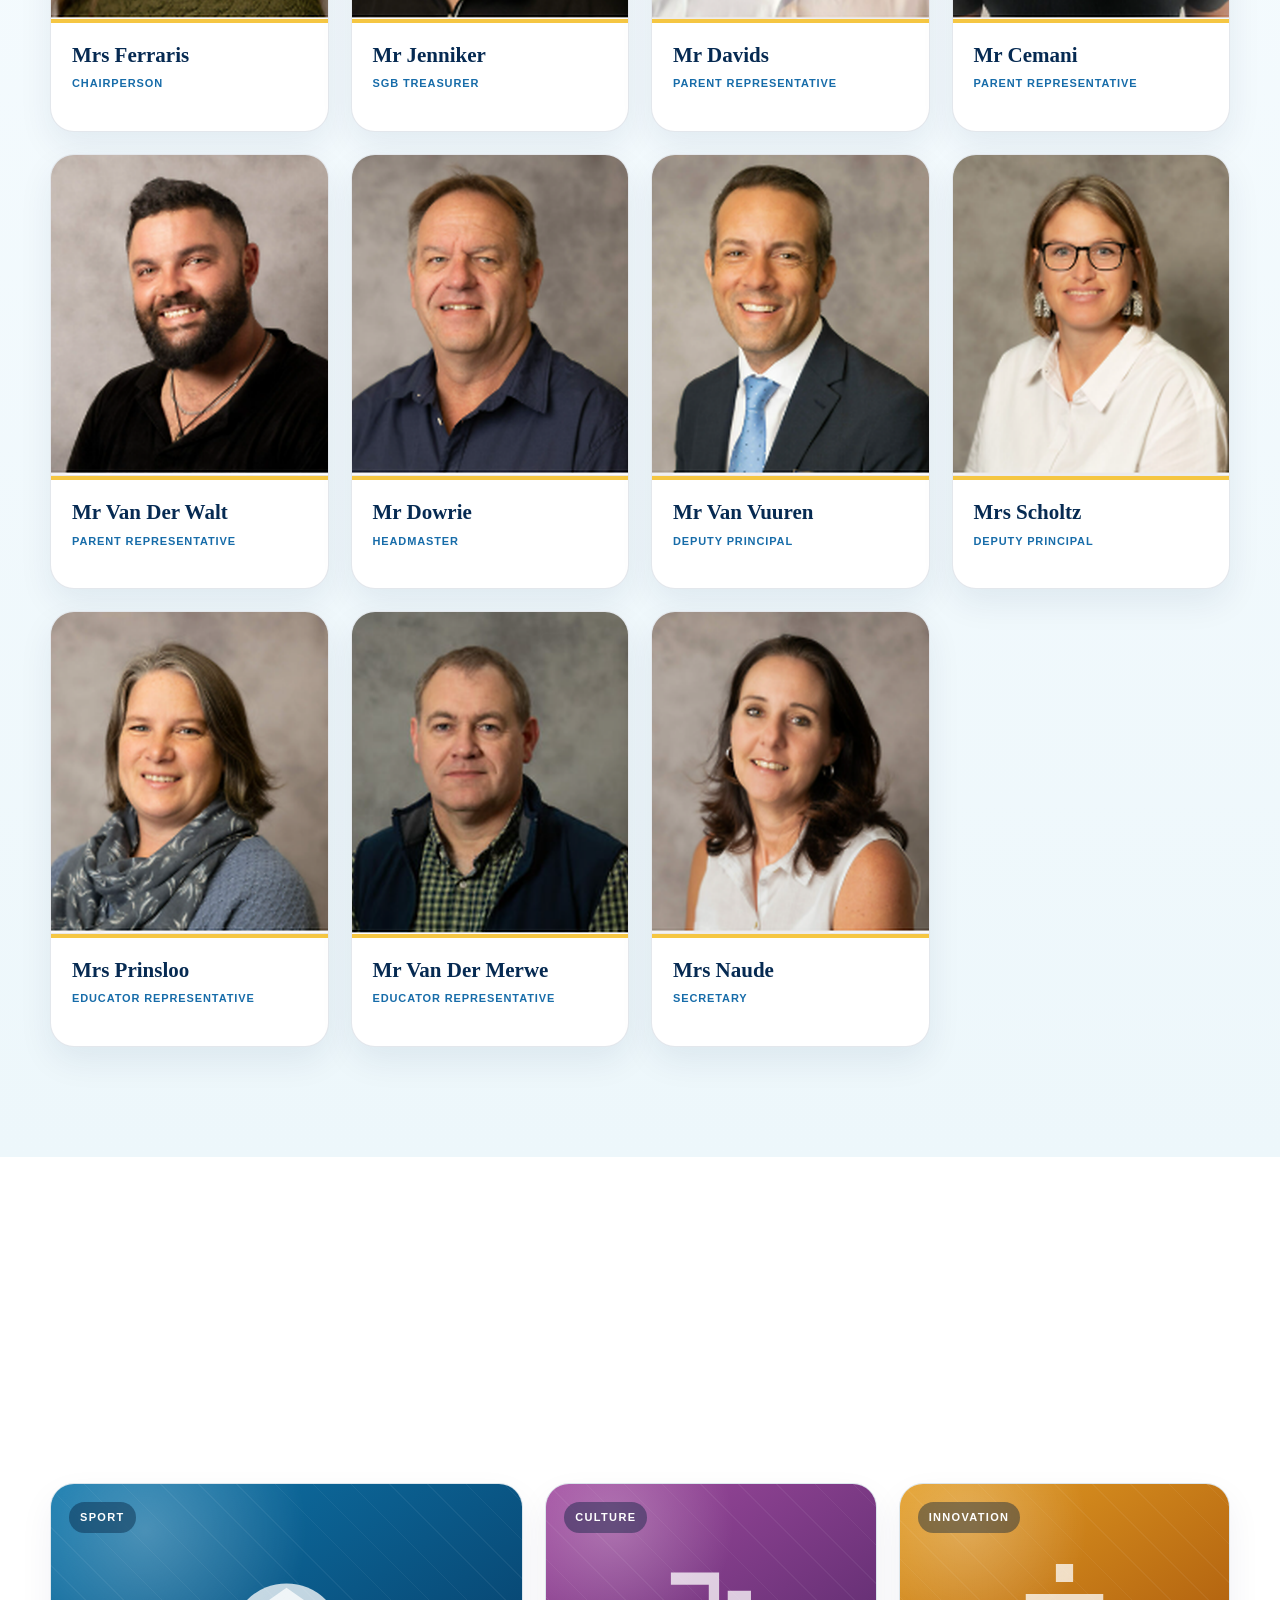
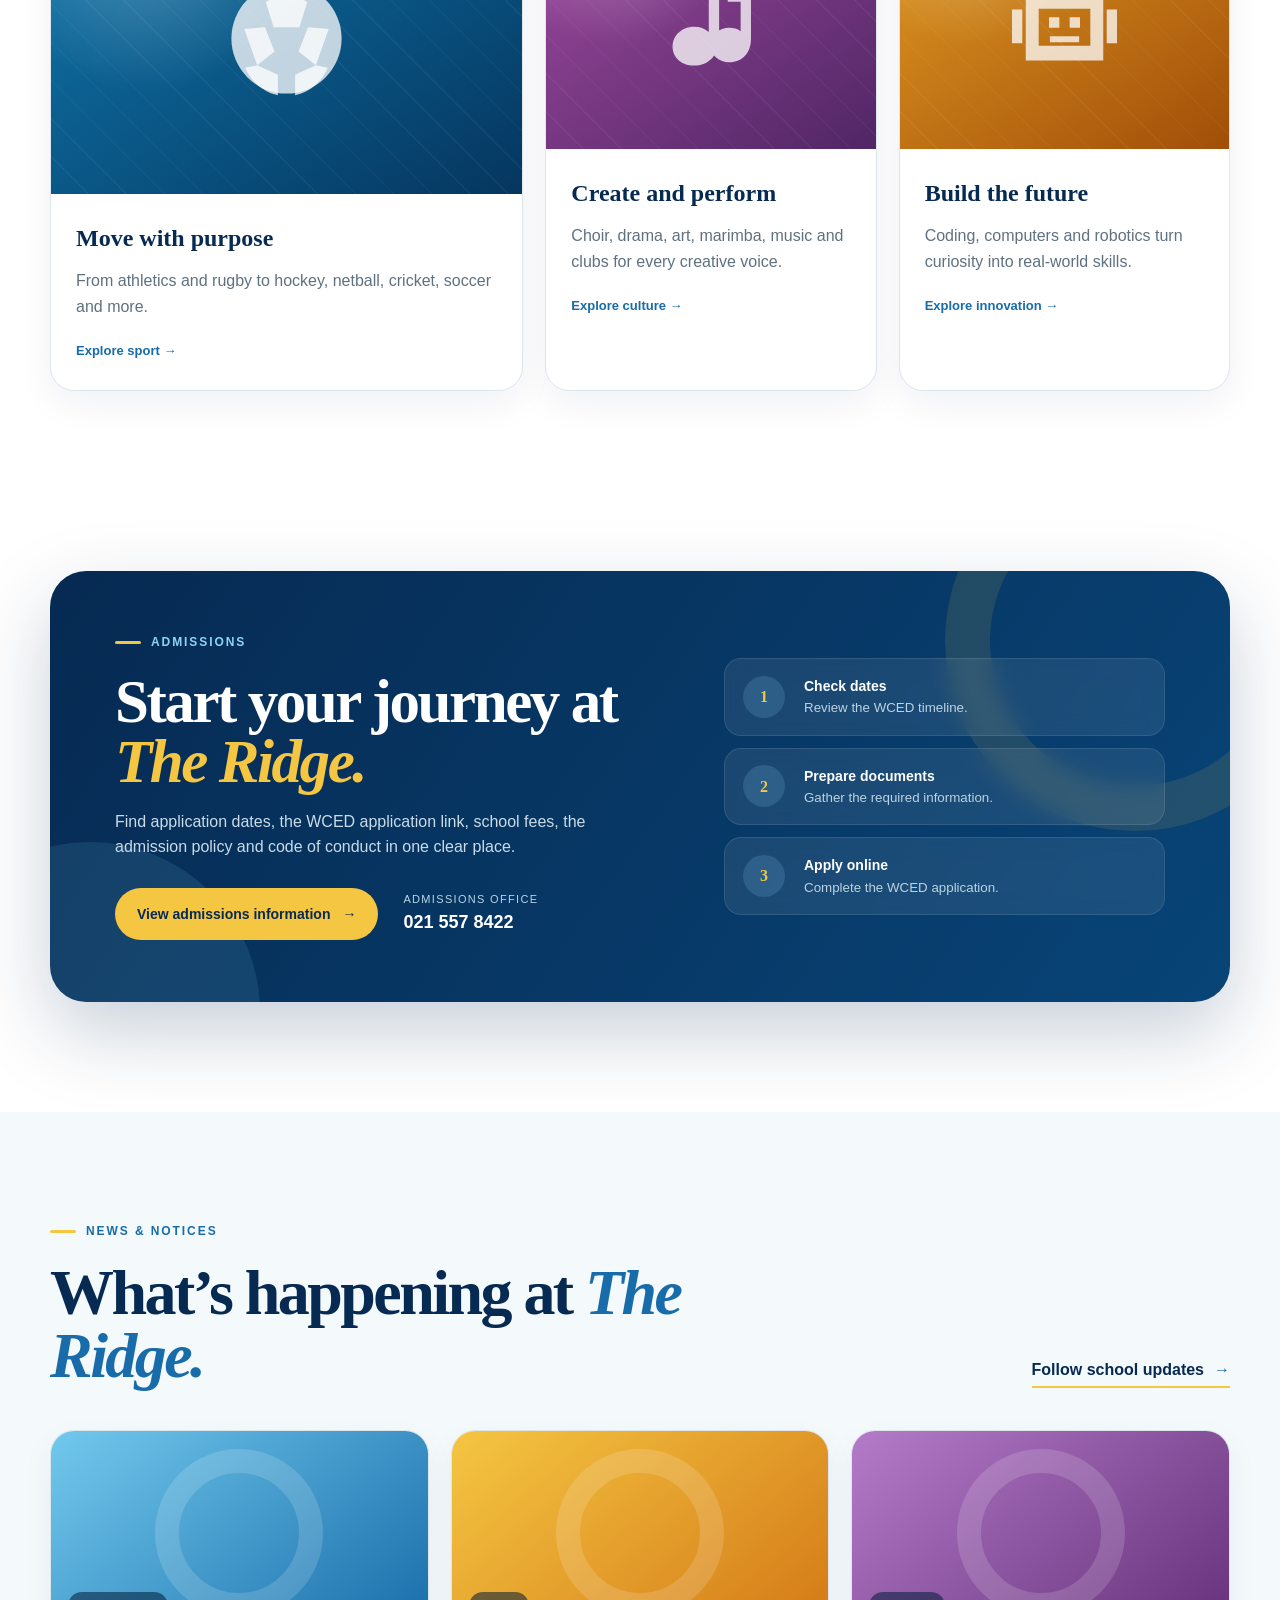
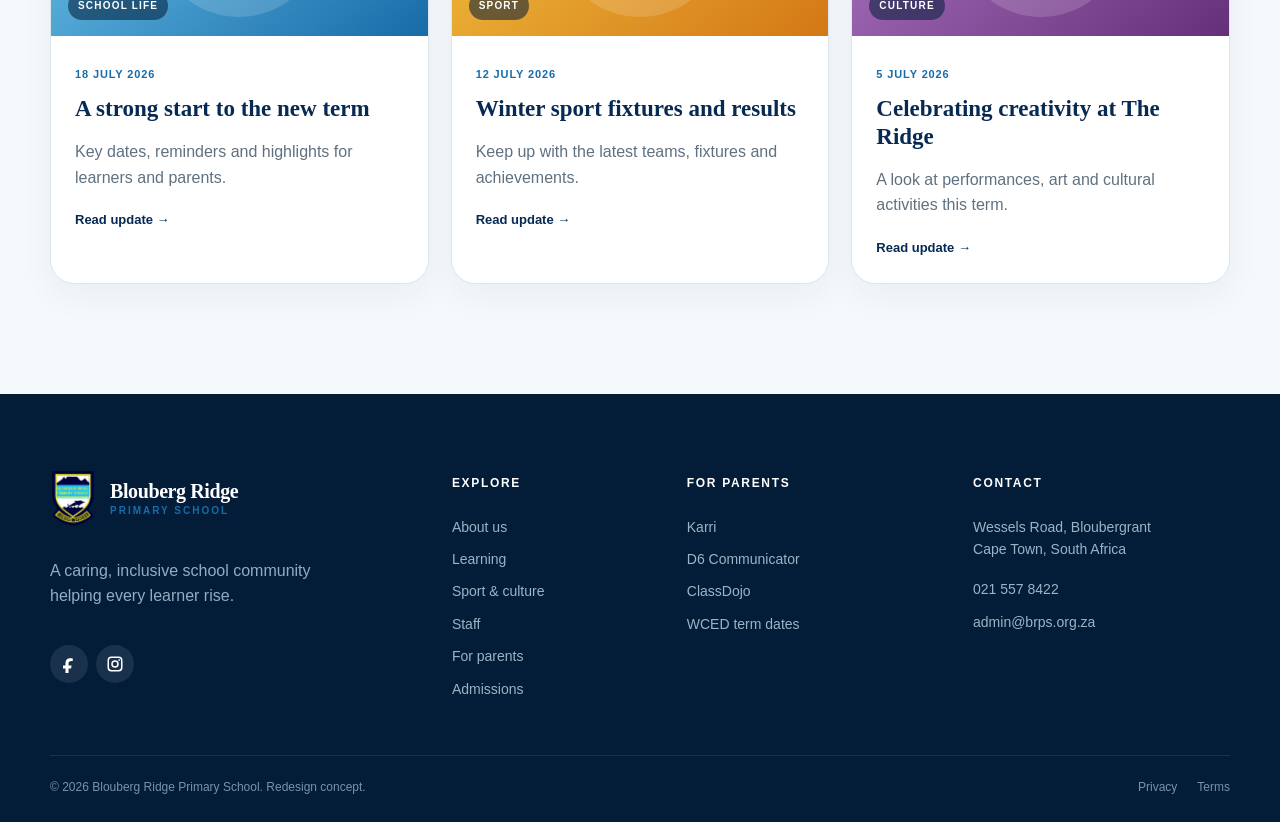
==== commit 55ad8923: "Fix school song PDF, governing body and about layouts" ====
--- a/index.html
+++ b/index.html
@@ -65,17 +65,31 @@
 <div><strong>20+</strong><span>activities</span></div>
 </div>
 </div>
-<div class="hero__visual reveal reveal--delay">
-<div aria-label="Learners enjoying school life" class="photo photo--main" role="img">
-<div class="photo__badge"><span>Since</span><strong>1990</strong></div>
-</div>
-<div aria-label="School sport" class="photo photo--small photo--sport" role="img"></div>
-<div aria-label="Culture and creativity" class="photo photo--small photo--culture" role="img"></div>
-<div class="hero__quote">
-<svg aria-hidden="true" viewbox="0 0 24 24"><path d="M7.2 17H3l3.4-10H12L7.2 17Zm9 0H12l3.4-10H21l-4.8 10Z"></path></svg>
-<p>“Labore Vinces”</p>
-<span>By effort, we succeed.</span>
-</div>
+<div class="hero__visual hero__identity reveal reveal--delay">
+<div class="ridge-showcase" aria-label="Blouberg Ridge school identity illustration" role="img">
+<div class="ridge-showcase__sky">
+<span class="ridge-showcase__sun"></span>
+<svg aria-hidden="true" class="ridge-showcase__mountain" viewBox="0 0 760 220" preserveAspectRatio="none">
+<path d="M0 190 92 140l68 16 78-64 42 28 72-77 58 47 54-32 83 80 65-36 148 88v30H0Z"></path>
+</svg>
+<div class="ridge-showcase__wave ridge-showcase__wave--one"></div>
+<div class="ridge-showcase__wave ridge-showcase__wave--two"></div>
+</div>
+<div class="ridge-showcase__crest">
+<div class="ridge-showcase__crest-ring"><img alt="Blouberg Ridge Primary School badge" src="assets/brps-badge.png"/></div>
+<span>Blouberg Ridge</span>
+<strong>Learn. Belong. Become.</strong>
+</div>
+<div aria-hidden="true" class="ridge-showcase__community">
+<span></span><span></span><span></span><span></span><span></span>
+</div>
+</div>
+<div class="hero-float hero-float--since"><span>Established</span><strong>1990</strong></div>
+<div class="hero-float hero-float--community">
+<svg aria-hidden="true" viewBox="0 0 24 24"><path d="M8 11a3 3 0 1 0 0-6 3 3 0 0 0 0 6Zm8 0a3 3 0 1 0 0-6 3 3 0 0 0 0 6ZM2 20v-2c0-3 2.4-5 6-5s6 2 6 5v2H2Zm12 0v-2c0-1.8-.6-3.3-1.8-4.4 1-.4 2.3-.6 3.8-.6 3.6 0 6 2 6 5v2h-8Z"></path></svg>
+<div><span>One school</span><strong>One community</strong></div>
+</div>
+<div class="hero-float hero-float--motto"><span>“Labore Vinces”</span><small>By effort, we succeed.</small></div>
 </div>
 </div>
 <div aria-hidden="true" class="mountain-line">
@@ -222,10 +236,10 @@
 <div><span>Words</span><strong>D.W. Stephen</strong></div>
 <div><span>Music</span><strong>G. Dewing</strong></div>
 </div>
-<a class="button button--white" href="https://www.brps.org.za/the-school-song/" rel="noopener noreferrer" target="_blank">View the official song page <span aria-hidden="true">↗</span></a>
+<a class="button button--white" href="assets/blouberg-ridge-school-song.pdf" rel="noopener" target="_blank">View the official song page <span aria-hidden="true">↗</span></a>
 </div>
 <figure class="school-song__card reveal reveal--delay">
-<div class="school-song__image-wrap"><img alt="Blouberg Ridge Primary School song lyrics poster" height="1402" loading="lazy" src="assets/school-song.png" width="1122"/></div>
+<a aria-label="Open the Blouberg Ridge school song as a PDF" class="school-song__image-wrap" href="assets/blouberg-ridge-school-song.pdf" rel="noopener" target="_blank"><img alt="Blouberg Ridge Primary School song lyrics poster" height="1402" loading="lazy" src="assets/school-song.png" width="1122"/><span class="school-song__open">Open PDF ↗</span></a>
 <figcaption>Our School Song</figcaption>
 </figure>
 </div>
--- a/styles.css
+++ b/styles.css
@@ -568,3 +568,567 @@
   .school-song__card { width: min(100%, 340px); padding: 9px 9px 13px; border-radius: 24px; }
   .school-song__image-wrap { border-radius: 17px; }
 }
+
+/* =========================================================
+   Homepage layout repairs: hero artwork, heritage and SGB
+   ========================================================= */
+
+/* New right-hand visual for the homepage/About hero */
+.hero__identity {
+  min-height: 540px;
+  isolation: isolate;
+}
+.ridge-showcase {
+  position: absolute;
+  inset: 20px 42px 35px 32px;
+  overflow: hidden;
+  border: 8px solid rgba(255,255,255,.84);
+  border-radius: 190px 190px 36px 36px;
+  background: linear-gradient(155deg, #78c9ed, #176ca9 55%, #062a52);
+  box-shadow: 0 28px 70px rgba(6,42,82,.24);
+}
+.ridge-showcase::before {
+  content: "";
+  position: absolute;
+  inset: 0;
+  z-index: 4;
+  pointer-events: none;
+  background: linear-gradient(to top, rgba(3,29,57,.36), transparent 48%), radial-gradient(circle at 22% 13%, rgba(255,255,255,.35), transparent 27%);
+}
+.ridge-showcase__sky {
+  position: absolute;
+  inset: 0;
+  overflow: hidden;
+  background: linear-gradient(180deg, #78ccef 0%, #dff4fd 60%, #91d2ec 100%);
+}
+.ridge-showcase__sun {
+  position: absolute;
+  width: 72px;
+  height: 72px;
+  right: 62px;
+  top: 58px;
+  border-radius: 50%;
+  background: var(--yellow);
+  box-shadow: 0 0 0 20px rgba(245,198,66,.12);
+}
+.ridge-showcase__mountain {
+  position: absolute;
+  z-index: 1;
+  left: -7%;
+  right: -7%;
+  bottom: 132px;
+  width: 114%;
+  height: 215px;
+  fill: #0a4f7f;
+  filter: drop-shadow(0 -10px 28px rgba(6,42,82,.12));
+}
+.ridge-showcase__wave {
+  position: absolute;
+  z-index: 2;
+  left: -10%;
+  width: 120%;
+  border-radius: 50% 50% 0 0;
+  transform: rotate(-3deg);
+}
+.ridge-showcase__wave--one {
+  height: 150px;
+  bottom: 15px;
+  background: #dff5fd;
+}
+.ridge-showcase__wave--two {
+  height: 105px;
+  bottom: -18px;
+  background: linear-gradient(180deg, #2f91c5, #075080);
+  transform: rotate(3deg);
+}
+.ridge-showcase__crest {
+  position: absolute;
+  z-index: 6;
+  left: 50%;
+  top: 46%;
+  width: 225px;
+  padding: 24px 20px 20px;
+  border: 1px solid rgba(255,255,255,.56);
+  border-radius: 28px;
+  background: rgba(255,255,255,.91);
+  color: var(--navy);
+  text-align: center;
+  box-shadow: 0 24px 55px rgba(3,29,57,.2);
+  transform: translate(-50%,-50%);
+  backdrop-filter: blur(12px);
+}
+.ridge-showcase__crest-ring {
+  width: 108px;
+  height: 108px;
+  margin: -64px auto 14px;
+  padding: 12px;
+  display: grid;
+  place-items: center;
+  border-radius: 50%;
+  background: var(--white);
+  border: 6px solid rgba(141,213,247,.45);
+  box-shadow: 0 13px 28px rgba(6,42,82,.16);
+}
+.ridge-showcase__crest-ring img {
+  width: 74px;
+  max-height: 84px;
+  object-fit: contain;
+}
+.ridge-showcase__crest > span {
+  display: block;
+  color: var(--blue);
+  font-size: 10px;
+  font-weight: 900;
+  letter-spacing: .16em;
+  text-transform: uppercase;
+}
+.ridge-showcase__crest > strong {
+  display: block;
+  margin-top: 7px;
+  font-family: Georgia, "Times New Roman", serif;
+  font-size: 22px;
+  line-height: 1.15;
+}
+.ridge-showcase__community {
+  position: absolute;
+  z-index: 5;
+  left: 50%;
+  bottom: 31px;
+  width: 270px;
+  height: 100px;
+  display: flex;
+  align-items: end;
+  justify-content: center;
+  gap: 11px;
+  transform: translateX(-50%);
+}
+.ridge-showcase__community span {
+  position: relative;
+  width: 43px;
+  height: 64px;
+  border-radius: 22px 22px 10px 10px;
+  background: #fff;
+  box-shadow: 0 13px 26px rgba(3,29,57,.16);
+}
+.ridge-showcase__community span::before {
+  content: "";
+  position: absolute;
+  left: 50%;
+  top: -20px;
+  width: 33px;
+  height: 33px;
+  border-radius: 50%;
+  background: inherit;
+  transform: translateX(-50%);
+}
+.ridge-showcase__community span:nth-child(2),
+.ridge-showcase__community span:nth-child(4) { height: 76px; background: #f5c642; }
+.ridge-showcase__community span:nth-child(3) { height: 86px; width: 48px; background: #082e59; }
+.ridge-showcase__community span:nth-child(1),
+.ridge-showcase__community span:nth-child(5) { background: #8dd5f7; }
+.hero-float {
+  position: absolute;
+  z-index: 10;
+  border: 1px solid rgba(255,255,255,.72);
+  background: rgba(255,255,255,.94);
+  color: var(--navy);
+  box-shadow: 0 18px 42px rgba(2,35,67,.16);
+  backdrop-filter: blur(12px);
+}
+.hero-float--since {
+  top: 54px;
+  right: 2px;
+  width: 112px;
+  height: 112px;
+  display: grid;
+  place-content: center;
+  border-radius: 50%;
+  text-align: center;
+  background: var(--yellow);
+  border-width: 7px;
+}
+.hero-float--since span {
+  font-size: 9px;
+  font-weight: 900;
+  letter-spacing: .12em;
+  text-transform: uppercase;
+}
+.hero-float--since strong {
+  font-family: Georgia, serif;
+  font-size: 27px;
+  line-height: 1.05;
+}
+.hero-float--community {
+  left: -18px;
+  bottom: 56px;
+  min-width: 195px;
+  padding: 15px 17px;
+  display: flex;
+  align-items: center;
+  gap: 12px;
+  border-radius: 18px;
+}
+.hero-float--community svg {
+  width: 34px;
+  height: 34px;
+  padding: 8px;
+  flex: 0 0 auto;
+  border-radius: 50%;
+  background: var(--sky-pale);
+  fill: var(--blue);
+}
+.hero-float--community span,
+.hero-float--motto small {
+  display: block;
+  color: var(--muted);
+  font-size: 9px;
+  font-weight: 800;
+  letter-spacing: .1em;
+  text-transform: uppercase;
+}
+.hero-float--community strong {
+  display: block;
+  font-family: Georgia, serif;
+  font-size: 16px;
+}
+.hero-float--motto {
+  right: 9px;
+  bottom: 4px;
+  width: 220px;
+  padding: 17px 19px;
+  border-radius: 18px;
+}
+.hero-float--motto > span {
+  display: block;
+  font-family: Georgia, serif;
+  font-size: 18px;
+  font-weight: 700;
+}
+.hero-float--motto small {
+  margin-top: 3px;
+  letter-spacing: 0;
+  text-transform: none;
+}
+
+/* Who we are / heritage section */
+.heritage {
+  position: relative;
+  overflow: hidden;
+  background: linear-gradient(180deg, #f5fbfe 0%, #edf7fb 100%);
+}
+.heritage::before {
+  content: "";
+  position: absolute;
+  width: 420px;
+  height: 420px;
+  left: -245px;
+  top: 140px;
+  border-radius: 50%;
+  border: 62px solid rgba(141,213,247,.13);
+}
+.heritage__grid {
+  position: relative;
+  z-index: 1;
+  display: grid;
+  grid-template-columns: repeat(12, minmax(0, 1fr));
+  gap: 22px;
+  align-items: stretch;
+}
+.heritage-card {
+  position: relative;
+  min-width: 0;
+  padding: 34px;
+  overflow: hidden;
+  border: 1px solid rgba(6,42,82,.1);
+  border-radius: 28px;
+  background: rgba(255,255,255,.9);
+  box-shadow: 0 18px 45px rgba(6,42,82,.08);
+}
+.heritage-card h3 {
+  margin: 8px 0 14px;
+  color: var(--navy);
+  font-family: Georgia, "Times New Roman", serif;
+  font-size: 27px;
+  line-height: 1.2;
+}
+.heritage-card p { color: var(--muted); }
+.card-kicker {
+  margin: 0;
+  color: var(--blue) !important;
+  font-size: 10px;
+  font-weight: 900;
+  letter-spacing: .14em;
+  text-transform: uppercase;
+}
+.heritage-card--story { grid-column: span 7; }
+.heritage-card--mission {
+  grid-column: span 5;
+  display: flex;
+  flex-direction: column;
+  justify-content: center;
+  color: var(--white);
+  background: linear-gradient(145deg, var(--navy), #0a5e93);
+}
+.heritage-card--mission .card-kicker { color: var(--sky) !important; }
+.heritage-card--mission blockquote {
+  position: relative;
+  z-index: 2;
+  margin: 20px 0 0;
+  font-family: Georgia, "Times New Roman", serif;
+  font-size: clamp(24px, 2.6vw, 34px);
+  line-height: 1.35;
+}
+.mission-mark {
+  position: absolute;
+  right: 26px;
+  top: -28px;
+  color: rgba(255,255,255,.1);
+  font-family: Georgia, serif;
+  font-size: 180px;
+  line-height: 1;
+}
+.heritage-card--badge {
+  grid-column: span 7;
+  display: grid;
+  grid-template-columns: 150px minmax(0,1fr);
+  gap: 28px;
+  align-items: center;
+}
+.badge-feature {
+  min-height: 190px;
+  padding: 22px;
+  display: grid;
+  place-items: center;
+  border-radius: 24px;
+  background: linear-gradient(145deg, #eaf8fe, #d2edf8);
+}
+.badge-feature img {
+  width: 112px;
+  max-height: 145px;
+  object-fit: contain;
+  filter: drop-shadow(0 13px 14px rgba(6,42,82,.16));
+}
+.school-spirit {
+  margin-top: 19px;
+  padding-top: 17px;
+  border-top: 1px solid var(--line);
+  color: var(--navy) !important;
+  font-weight: 750;
+}
+.heritage-card--campus {
+  grid-column: span 5;
+  display: grid;
+  grid-template-columns: 78px minmax(0,1fr);
+  gap: 23px;
+  align-items: start;
+}
+.campus-icon {
+  width: 70px;
+  height: 70px;
+  padding: 17px;
+  display: grid;
+  place-items: center;
+  border-radius: 22px;
+  background: var(--yellow);
+  box-shadow: 0 13px 28px rgba(245,198,66,.24);
+}
+.campus-icon svg { fill: var(--navy); }
+.heritage-timeline {
+  display: grid;
+  grid-template-columns: repeat(3, 1fr);
+  gap: 12px;
+  margin-top: 28px;
+  padding-top: 25px;
+  border-top: 1px solid var(--line);
+}
+.heritage-timeline div {
+  min-width: 0;
+  padding: 15px;
+  border-radius: 17px;
+  background: #f3f9fc;
+}
+.heritage-timeline strong {
+  display: block;
+  color: var(--navy);
+  font-family: Georgia, serif;
+  font-size: 22px;
+}
+.heritage-timeline span {
+  display: block;
+  margin-top: 5px;
+  color: var(--muted);
+  font-size: 12px;
+  line-height: 1.45;
+}
+.school-values {
+  position: relative;
+  z-index: 1;
+  margin-top: 26px;
+  padding: 22px;
+  display: flex;
+  flex-wrap: wrap;
+  justify-content: center;
+  gap: 10px;
+  border: 1px solid rgba(6,42,82,.09);
+  border-radius: 22px;
+  background: rgba(255,255,255,.72);
+}
+.school-values span {
+  padding: 8px 13px;
+  border-radius: 999px;
+  background: var(--white);
+  color: var(--navy);
+  box-shadow: 0 7px 18px rgba(6,42,82,.07);
+  font-size: 11px;
+  font-weight: 850;
+}
+
+/* Governing Body: consistent image sizes and a true responsive grid */
+.governing {
+  background: linear-gradient(180deg, #f7fcff, #edf7fb);
+}
+.governing__header {
+  display: grid;
+  grid-template-columns: .9fr 1.1fr;
+  gap: 70px;
+  align-items: end;
+  margin-bottom: 42px;
+}
+.governing__intro {
+  max-width: 650px;
+  margin: 0 0 9px auto;
+  color: var(--muted);
+  font-size: 16px;
+  line-height: 1.75;
+}
+.governors-grid {
+  display: grid;
+  grid-template-columns: repeat(4, minmax(0, 1fr));
+  gap: 22px;
+  align-items: stretch;
+}
+.governor-card {
+  min-width: 0;
+  overflow: hidden;
+  border: 1px solid rgba(6,42,82,.11);
+  border-radius: 24px;
+  background: var(--white);
+  box-shadow: 0 14px 34px rgba(6,42,82,.075);
+  transition: transform .22s ease, box-shadow .22s ease;
+}
+.governor-card:hover {
+  transform: translateY(-6px);
+  box-shadow: 0 23px 48px rgba(6,42,82,.13);
+}
+.governor-card__photo {
+  aspect-ratio: 4 / 4.65;
+  overflow: hidden;
+  background: linear-gradient(145deg, #d8e7ee, #edf5f8);
+}
+.governor-card__photo img {
+  width: 100%;
+  height: 100%;
+  object-fit: cover;
+  object-position: center 18%;
+  transition: transform .3s ease;
+}
+.governor-card:hover .governor-card__photo img { transform: scale(1.025); }
+.governor-card__body {
+  min-height: 112px;
+  padding: 20px 21px 21px;
+  border-top: 4px solid var(--yellow);
+}
+.governor-card__body h3 {
+  margin: 0;
+  color: var(--navy);
+  font-family: Georgia, "Times New Roman", serif;
+  font-size: 21px;
+  line-height: 1.2;
+}
+.governor-card__body p {
+  margin: 8px 0 0;
+  color: var(--blue);
+  font-size: 11px;
+  font-weight: 850;
+  letter-spacing: .08em;
+  line-height: 1.45;
+  text-transform: uppercase;
+}
+
+/* PDF affordance on the school-song poster */
+.school-song__image-wrap {
+  display: block;
+}
+.school-song__open {
+  position: absolute;
+  right: 12px;
+  bottom: 12px;
+  z-index: 3;
+  padding: 8px 11px;
+  border-radius: 999px;
+  background: rgba(3,29,57,.88);
+  color: var(--white);
+  font-size: 9px;
+  font-weight: 900;
+  letter-spacing: .08em;
+  text-transform: uppercase;
+  opacity: 0;
+  transform: translateY(5px);
+  transition: .2s ease;
+}
+.school-song__image-wrap:hover .school-song__open,
+.school-song__image-wrap:focus-visible .school-song__open {
+  opacity: 1;
+  transform: none;
+}
+
+@media (max-width: 1100px) {
+  .governors-grid { grid-template-columns: repeat(3, minmax(0,1fr)); }
+  .ridge-showcase { right: 25px; }
+}
+
+@media (max-width: 800px) {
+  .hero__identity { min-height: 520px; }
+  .ridge-showcase { inset: 20px 55px 35px; }
+  .hero-float--community { left: 12px; }
+  .hero-float--motto { right: 12px; }
+  .heritage__grid { grid-template-columns: 1fr; }
+  .heritage-card--story,
+  .heritage-card--mission,
+  .heritage-card--badge,
+  .heritage-card--campus { grid-column: auto; }
+  .governing__header { grid-template-columns: 1fr; gap: 17px; text-align: center; }
+  .governing__header .eyebrow { justify-content: center; }
+  .governing__intro { margin-inline: auto; }
+  .governors-grid { grid-template-columns: repeat(2, minmax(0,1fr)); }
+}
+
+@media (max-width: 560px) {
+  .hero__identity { min-height: 455px; }
+  .ridge-showcase { inset: 12px 30px 42px; border-width: 6px; border-radius: 135px 135px 28px 28px; }
+  .ridge-showcase__crest { width: 190px; padding-inline: 14px; }
+  .ridge-showcase__crest-ring { width: 92px; height: 92px; margin-top: -54px; }
+  .ridge-showcase__crest-ring img { width: 62px; }
+  .ridge-showcase__community { width: 220px; transform: translateX(-50%) scale(.84); transform-origin: center bottom; }
+  .hero-float--since { width: 82px; height: 82px; right: 2px; top: 31px; border-width: 5px; }
+  .hero-float--since strong { font-size: 20px; }
+  .hero-float--community { left: 0; bottom: 45px; min-width: 155px; padding: 12px; }
+  .hero-float--community svg { width: 29px; height: 29px; }
+  .hero-float--community strong { font-size: 13px; }
+  .hero-float--motto { width: 175px; right: 0; bottom: 0; padding: 13px 15px; }
+  .hero-float--motto > span { font-size: 15px; }
+  .heritage-card { padding: 26px; }
+  .heritage-card--badge { grid-template-columns: 1fr; text-align: center; }
+  .badge-feature { min-height: 155px; }
+  .heritage-card--campus { grid-template-columns: 1fr; text-align: center; }
+  .campus-icon { margin-inline: auto; }
+  .heritage-timeline { grid-template-columns: 1fr; }
+  .governors-grid { gap: 14px; }
+  .governor-card__body { min-height: 100px; padding: 16px; }
+  .governor-card__body h3 { font-size: 18px; }
+  .governor-card__body p { font-size: 9px; }
+}
+
+@media (max-width: 400px) {
+  .governors-grid { grid-template-columns: 1fr; }
+}
